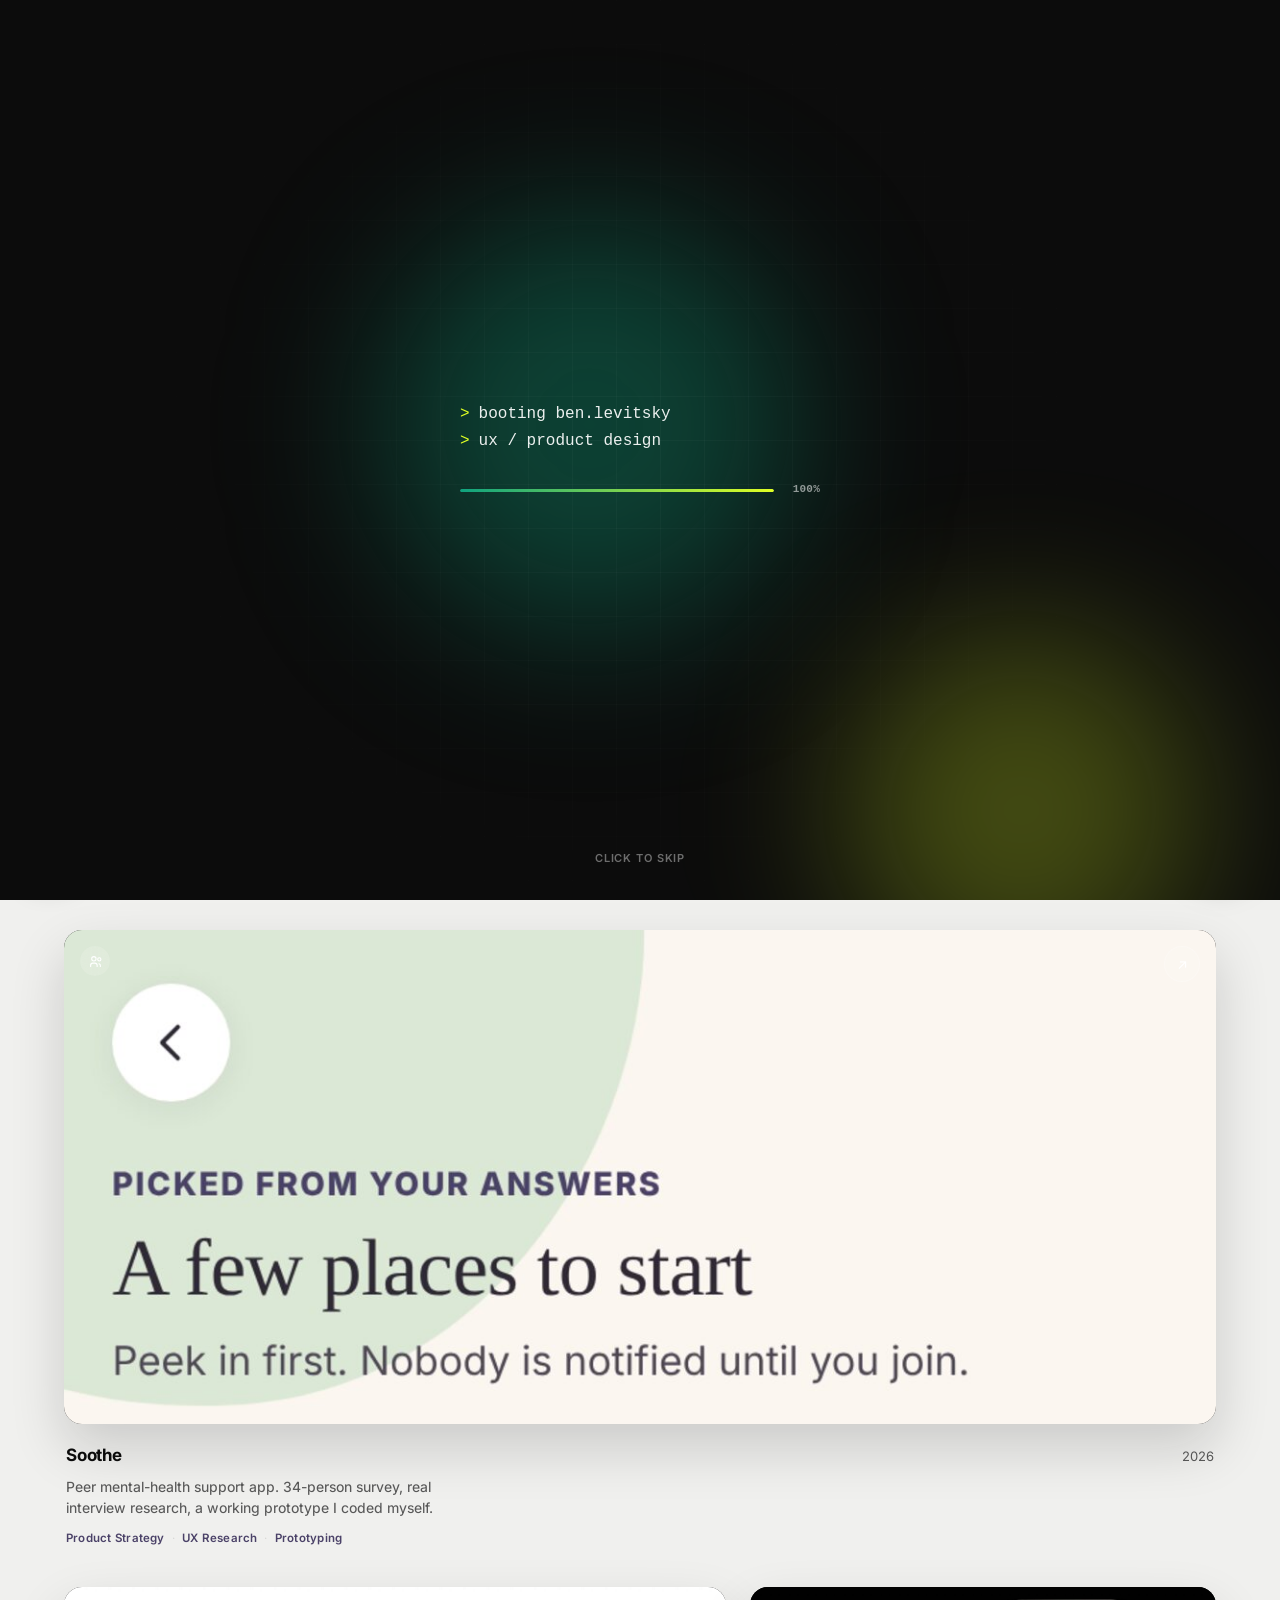
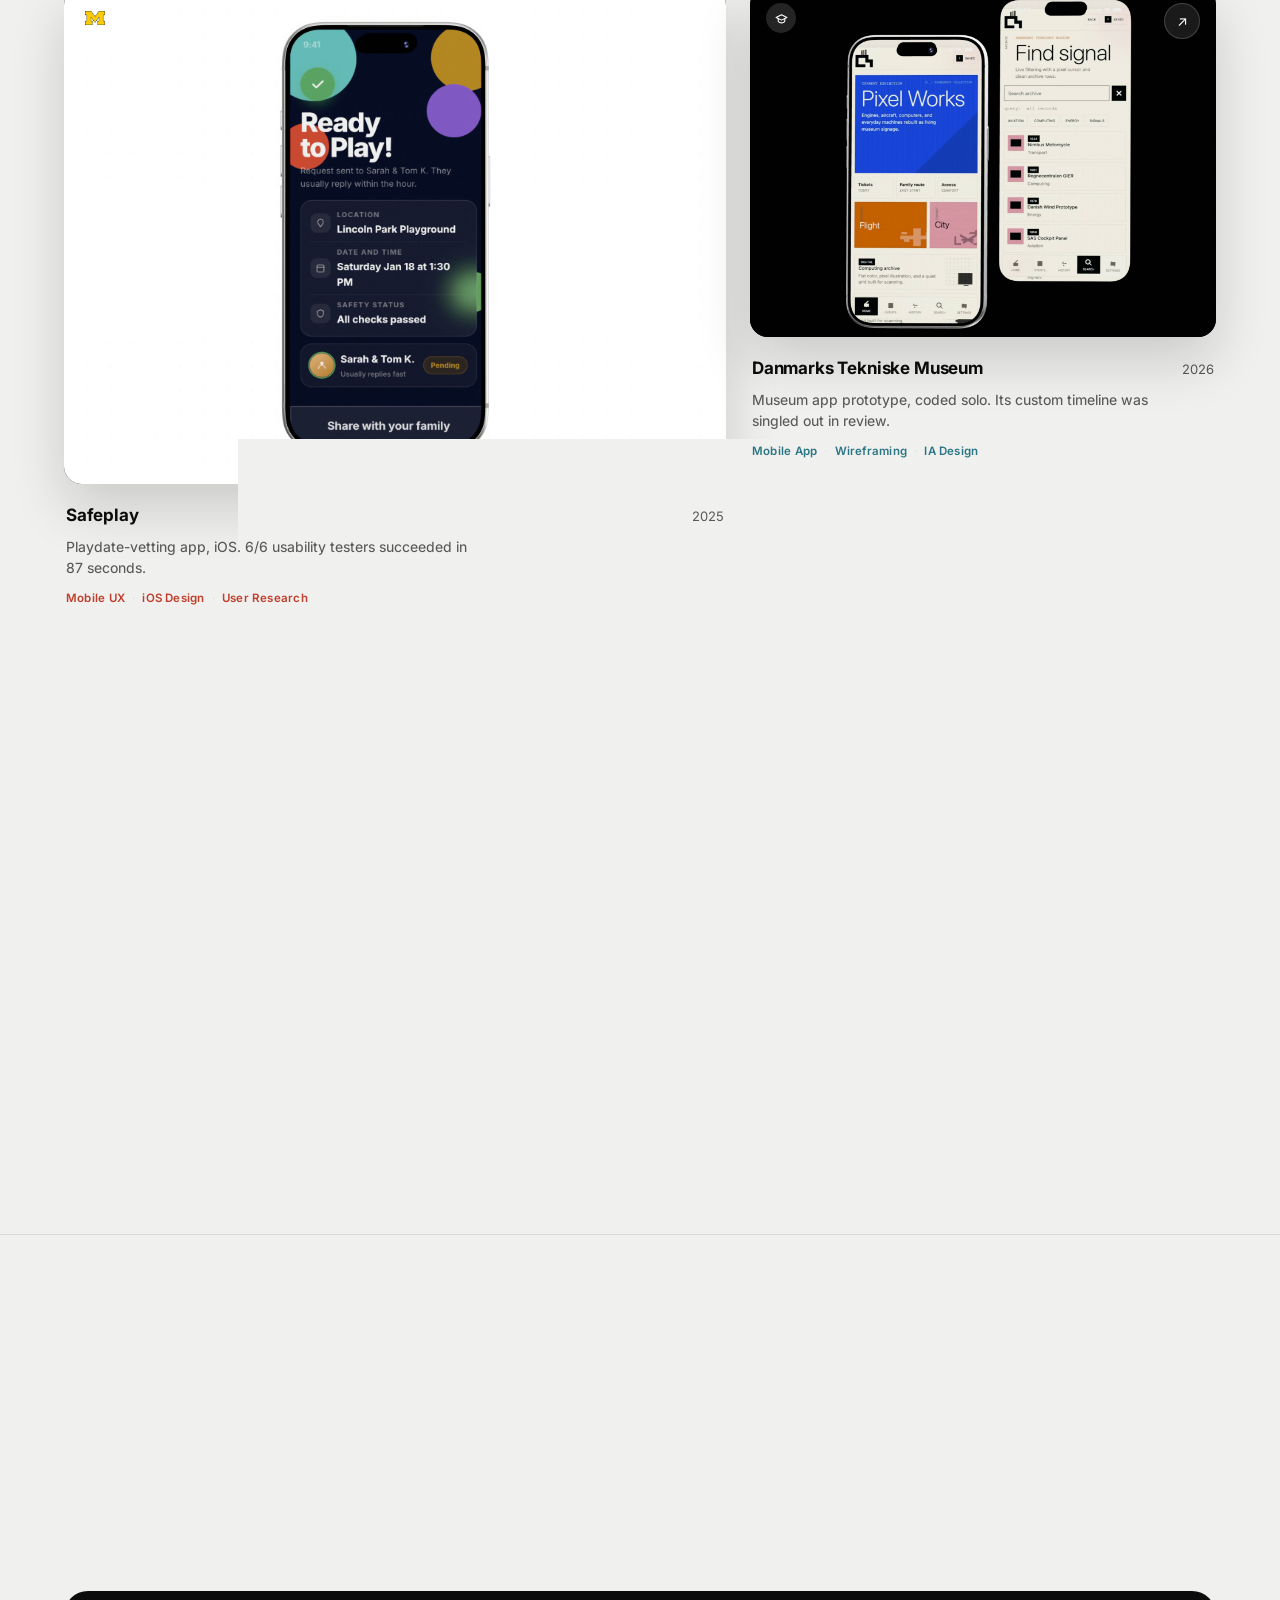
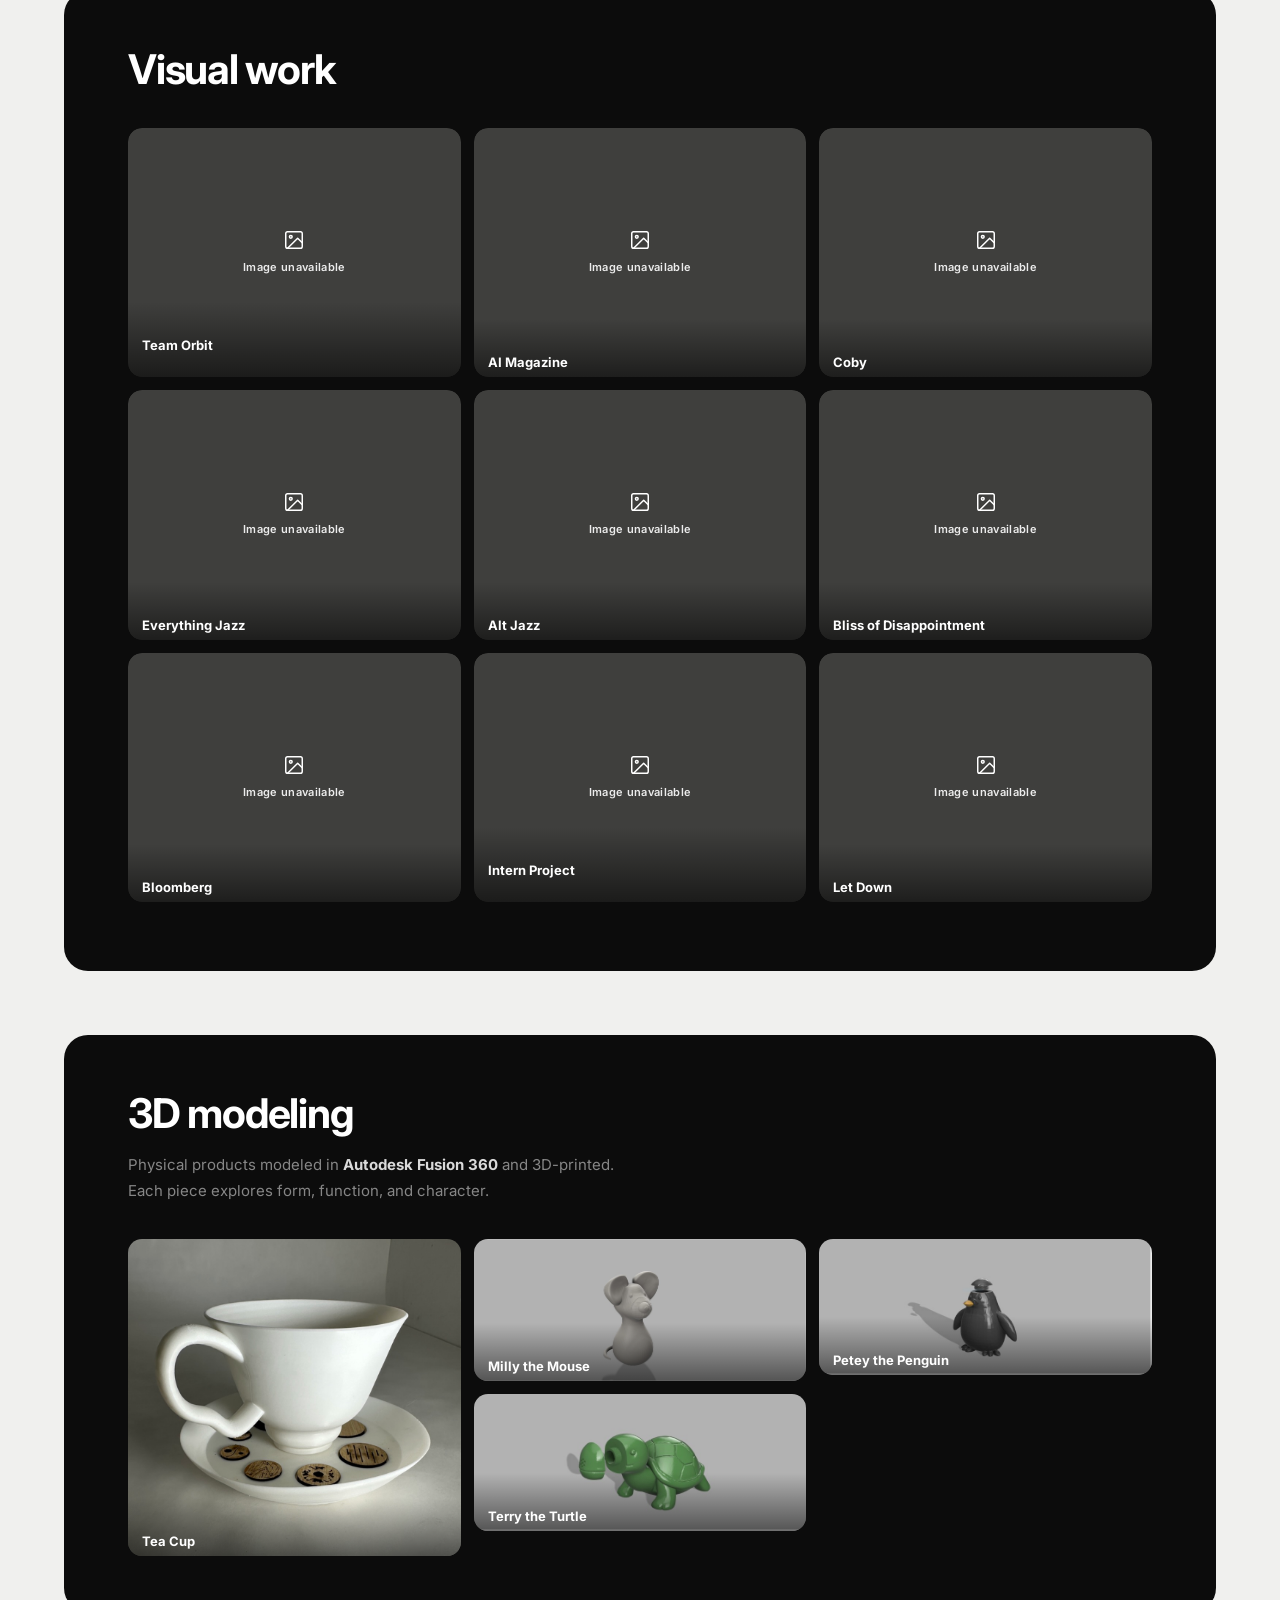
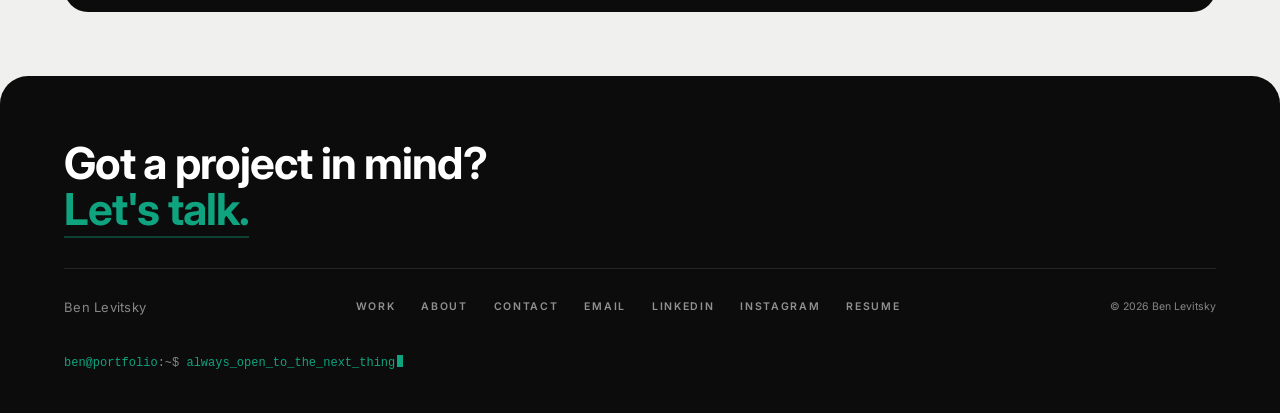
==== index.html @ 6779b5b9 "Bump cache version again for the hero-image fix Also bump the data/*.json fetch version (v=1 -> v=2)" ====
<!DOCTYPE html>
<html lang="en">
<head>
<meta charset="UTF-8">
<meta name="viewport" content="width=device-width, initial-scale=1.0, viewport-fit=cover">
<meta name="apple-mobile-web-app-capable" content="yes">
<meta name="apple-mobile-web-app-status-bar-style" content="black-translucent">
<meta name="theme-color" content="#F3F3F1">
<title>Ben Levitsky — UX Designer</title>
<meta name="description" content="UX/product design student at the University of Michigan. Research, prototyping, and design systems — from an internship rebuild for a national contractor to coded prototypes.">
<link rel="preconnect" href="https://fonts.googleapis.com">
<link rel="preconnect" href="https://fonts.gstatic.com" crossorigin>
<link href="https://fonts.googleapis.com/css2?family=Inter:wght@400;500;600;700;800&family=Montserrat:wght@400;700;800&family=Source+Serif+4:ital,wght@0,400;0,600;1,400&display=swap" rel="stylesheet">
<link rel="stylesheet" href="css/site.css?v=20261119b">
</head>
<body>

<!-- ──────── ENTRANCE ──────── -->
<div id="introOverlay" role="button" tabindex="0" aria-label="Skip intro animation">
  <div class="intro-glow intro-glow-a" aria-hidden="true"></div>
  <div class="intro-glow intro-glow-b" aria-hidden="true"></div>
  <div class="intro-grid" aria-hidden="true"></div>

  <div class="intro-center">
    <div class="intro-term" aria-hidden="true">
      <div class="intro-term-row">
        <span class="intro-caret">&gt;</span>
        <span class="intro-term-text it-1">booting ben.levitsky</span>
      </div>
      <div class="intro-term-row">
        <span class="intro-caret">&gt;</span>
        <span class="intro-term-text it-2">ux / product design</span><span class="intro-cursor-blink"></span>
      </div>
      <div class="intro-progress">
        <div class="intro-progress-track"><div class="intro-progress-fill"></div></div>
        <span class="intro-progress-pct">0%</span>
      </div>
    </div>
  </div>

  <div class="intro-edge" aria-hidden="true"></div>
  <span class="intro-skip">Click to skip</span>
</div>
<script>
  // Runs synchronously, immediately after the element exists in the DOM,
  // so a repeat visit within the same session never flashes the overlay
  // before the deferred script at the bottom of the page can react.
  if (sessionStorage.getItem('introSeen')) {
    document.getElementById('introOverlay').style.display = 'none';
  } else {
    sessionStorage.setItem('introSeen', '1');
    // Hero content stays hidden until the intro hands off to it —
    // see the reveal transition wired up at the bottom of the page.
    document.documentElement.classList.add('intro-pending');
  }
</script>

<div id="read-progress"></div>

<!-- ──────── NAV ──────── -->
<nav class="nav" id="nav">
  <a class="nav-logo" href="index.html" aria-label="Ben Levitsky — home">
    <svg class="nav-logo-mark" width="38" height="38" viewBox="0 0 32 32" aria-hidden="true">
      <text x="2" y="21">bl</text>
      <rect class="nav-logo-cursor" x="18" y="9" width="5" height="14"/>
    </svg>
  </a>
  <ul class="nav-mid">
    <li><a href="index.html">Work</a></li>
    <li><a href="about.html">About</a></li>
    <li><a href="contact.html">Contact</a></li>
  </ul>
  <div class="nav-right">
    <a href="world/index.html" class="nav-game">
      <svg width="13" height="13" viewBox="0 0 24 24" fill="none" stroke="currentColor" stroke-width="2.2" stroke-linecap="round" stroke-linejoin="round"><rect x="2" y="7" width="20" height="10" rx="5"/><path d="M7 10v4M5 12h4"/><circle cx="16" cy="10.5" r="1"/><circle cx="18.5" cy="13" r="1"/></svg>
      Game Mode
    </a>
  </div>
  <div class="burger" id="burger"><span></span><span></span><span></span></div>
</nav>

<!-- Mobile menu -->
<div class="mob" id="mob">
  <a href="index.html">Work</a>
  <a href="about.html">About</a>
  <a href="contact.html">Contact</a>
  <a href="world/index.html" class="mob-game">
    <svg width="14" height="14" viewBox="0 0 24 24" fill="none" stroke="currentColor" stroke-width="2.2" stroke-linecap="round" stroke-linejoin="round"><rect x="2" y="7" width="20" height="10" rx="5"/><path d="M7 10v4M5 12h4"/><circle cx="16" cy="10.5" r="1"/><circle cx="18.5" cy="13" r="1"/></svg>
    Game Mode
  </a>
  <div class="mob-foot">
    <a href="https://www.linkedin.com/in/benjamin-levitsky-3704362a4/" target="_blank" style="color:var(--coral)">LinkedIn</a>
    &nbsp;·&nbsp;
    <a href="https://www.instagram.com/ben.levitsky/" target="_blank" style="color:var(--coral)">Instagram</a>
    &nbsp;·&nbsp;
    <a href="images/Ben-Levitsky-Resume.pdf" target="_blank" style="color:var(--coral)">Resume</a>
  </div>
</div>

<!-- ──────── HERO ──────── -->
<section class="hero hero-min" id="home">
  <div class="hm-name">Hey, I'm <strong>Ben</strong>. Product designer out of Evanston, Illinois.</div>
  <p class="hm-tag">UX generalist, systems nerd, drummer in the corner of this page, and full-time dog dad to Frankie &amp; Coby.</p>
  <p class="hm-cred">I study Design at the <strong>University of Michigan</strong>. Interned at <strong>PREMIER Design + Build Group</strong> and <strong>Ogilvy</strong>. Studied UX in <strong>Copenhagen</strong>. <span class="hm-dot" title="Open to work"></span></p>
</section>

<!-- ──────── WORK ──────── -->
<section class="section" id="work">
  <div class="wrap">
    <div class="proj-grid">

      <!-- 0 — Premier (flagship) -->
      <div class="pc pc-premier-card" onclick="openProj('premier')" onmouseenter="const v=this.querySelector('.pc-video');if(v){v.currentTime=0;v.play().catch(()=>{})}" onmouseleave="const v=this.querySelector('.pc-video');if(v){v.pause()}" role="button" tabindex="0" aria-label="View PREMIER Design + Build Group case study" style="cursor:pointer;--card-accent:#174D7B">
        <div class="pc-frame">
          <img class="pc-img" src="images/premier-video-poster.png" alt="PREMIER Design + Build Group">
          <video class="pc-video" src="images/premier-hover.mp4?v=20260914a" muted playsinline preload="none"></video>
          <div class="pc-arrow">↗</div>
          <span class="pc-prov-dot pc-prov-logo" title="Internship — PREMIER Design + Build Group" aria-label="Internship — PREMIER Design + Build Group"><img src="images/logo-premier.png" alt="PREMIER Design + Build Group"></span>
        </div>
        <div class="pc-meta">
          <div class="pc-meta-top"><span class="pc-title">PREMIER Design + Build Group</span><span class="pc-year">2026</span></div>
          <p class="pc-mini-desc">Full site redesign &amp; rebrand, live in production.</p>
          <div class="pc-tags"><span>Web Design</span><span>Wix Studio / Velo</span><span>CMS</span></div>
        </div>
      </div>

      <!-- 0.5 — Soothe -->
      <div class="pc pc-soothe rv" style="--card-accent:#4B4268" onclick="openProj('soothe')" role="button" tabindex="0" aria-label="View Soothe case study">
        <div class="pc-frame">
          <img class="pc-img" src="images/soothe-video-poster.jpg" alt="Soothe — peer mental health support app">
          <div class="pc-arrow">↗</div>
          <span class="pc-prov-dot pc-prov-school" title="Team Project — Business + Tech Innovation Jam" aria-label="Team Project — Business + Tech Innovation Jam"><svg width="13" height="13" viewBox="0 0 24 24" fill="none" stroke="currentColor" stroke-width="2" stroke-linecap="round" stroke-linejoin="round"><circle cx="9" cy="7" r="4"/><path d="M3 21v-2a4 4 0 0 1 4-4h4a4 4 0 0 1 4 4v2"/><circle cx="19" cy="8" r="3"/><path d="M21 21v-1.5a3.5 3.5 0 0 0-2.5-3.36"/></svg></span>
        </div>
        <div class="pc-meta">
          <div class="pc-meta-top"><span class="pc-title">Soothe</span><span class="pc-year">2026</span></div>
          <p class="pc-mini-desc">Peer mental-health support app. 34-person survey, real interview research, a working prototype I coded myself.</p>
          <div class="pc-tags"><span>Product Strategy</span><span>UX Research</span><span>Prototyping</span></div>
        </div>
      </div>

      <!-- 1 — Safeplay -->
      <div class="pc pc-1 rv" style="transition-delay:.10s;--card-accent:#C13D2C" onclick="openProj('safeplay')" onmouseenter="const v=this.querySelector('.pc-video');if(v){v.currentTime=0;v.play().catch(()=>{})}" onmouseleave="const v=this.querySelector('.pc-video');if(v){v.pause()}" role="button" tabindex="0" aria-label="View Safeplay case study">
        <div class="pc-frame">
          <img class="pc-img" src="images/safeplay-video-poster.png" alt="Safeplay App">
          <video class="pc-video" src="images/safeplay-hover.mp4?v=20260914a" muted playsinline preload="none"></video>
          <div class="pc-arrow">↗</div>
          <span class="pc-prov-dot pc-prov-logo" title="School Project — Michigan" aria-label="School Project — Michigan"><img src="images/logo-umich.png" alt="University of Michigan"></span>
        </div>
        <div class="pc-meta">
          <div class="pc-meta-top"><span class="pc-title">Safeplay</span><span class="pc-year">2025</span></div>
          <p class="pc-mini-desc">Playdate-vetting app, iOS. 6/6 usability testers succeeded in 87 seconds.</p>
          <div class="pc-tags"><span>Mobile UX</span><span>iOS Design</span><span>User Research</span></div>
        </div>
      </div>

      <!-- 2 — Danmark -->
      <div class="pc pc-2 rv" style="transition-delay:.16s;--card-accent:#2B7684" onclick="openProj('denmark')" onmouseenter="const v=this.querySelector('.pc-video');if(v){v.currentTime=0;v.play().catch(()=>{})}" onmouseleave="const v=this.querySelector('.pc-video');if(v){v.pause()}" role="button" tabindex="0" aria-label="View Danmark Museum case study">
        <div class="pc-frame">
          <img class="pc-img" src="images/denmark-video-poster.png" alt="Danmark Museum">
          <video class="pc-video" src="images/denmark-hover.mp4?v=20260914a" muted playsinline preload="none"></video>
          <div class="pc-arrow">↗</div>
          <span class="pc-prov-dot pc-prov-school" title="School Project — Copenhagen study abroad" aria-label="School Project — Copenhagen study abroad"><svg width="13" height="13" viewBox="0 0 24 24" fill="none" stroke="currentColor" stroke-width="2" stroke-linecap="round" stroke-linejoin="round"><path d="M22 10 12 5 2 10l10 5 10-5Z"/><path d="M6 12v5c0 1 3 3 6 3s6-2 6-3v-5"/></svg></span>
        </div>
        <div class="pc-meta">
          <div class="pc-meta-top"><span class="pc-title">Danmarks Tekniske Museum</span><span class="pc-year">2026</span></div>
          <p class="pc-mini-desc">Museum app prototype, coded solo. Its custom timeline was singled out in review.</p>
          <div class="pc-tags"><span>Mobile App</span><span>Wireframing</span><span>IA Design</span></div>
        </div>
      </div>

      <!-- 3 — YouTube Watch -->
      <div class="pc pc-3 rv" style="transition-delay:.22s;--card-accent:#CC1F1F" onclick="openProj('youtube')" role="button" tabindex="0" aria-label="View YouTube Watch UI case study">
        <div class="pc-frame">
          <img class="pc-img" src="images/youtube.png" alt="YouTube Watch UI">
          <div class="pc-arrow">↗</div>
          <span class="pc-prov-dot pc-prov-logo" title="School Project — Michigan" aria-label="School Project — Michigan"><img src="images/logo-umich.png" alt="University of Michigan"></span>
        </div>
        <div class="pc-meta">
          <div class="pc-meta-top"><span class="pc-title">YouTube Watch</span><span class="pc-year">2025</span></div>
          <p class="pc-mini-desc">watchOS concept, redesigned around the Digital Crown instead of touch.</p>
          <div class="pc-tags"><span>Wearable UX</span><span>Watch Design</span><span>Micro-Interactions</span></div>
        </div>
      </div>

      <!-- 4 — The Gallery -->
      <div class="pc pc-4 rv" style="transition-delay:.28s;--card-accent:#4A5FBF;cursor:pointer" onclick="openProj('chordpeek')" onmouseenter="const v=this.querySelector('.pc-video');if(v){v.currentTime=0;v.play().catch(()=>{})}" onmouseleave="const v=this.querySelector('.pc-video');if(v){v.pause()}" role="button" tabindex="0" aria-label="Walk through a 3D gallery of songs">
        <div class="pc-frame">
          <img class="pc-img" src="images/chordpeek-video-poster.png?v=20261008a" alt="A walkable 3D gallery of songs, each one its own theater room">
          <video class="pc-video" src="images/chordpeek-hover.mp4?v=20261008a" muted playsinline preload="none"></video>
          <div class="pc-arrow">↗</div>
          <span class="pc-prov-dot pc-prov-vibe" title="Vibe-Coded — Personal Project" aria-label="Vibe-Coded — Personal Project"><svg width="13" height="13" viewBox="0 0 24 24" fill="none" stroke="currentColor" stroke-width="2" stroke-linecap="round" stroke-linejoin="round"><path d="M13 2 3 14h7l-1 8 10-12h-7l1-8Z"/></svg></span>
        </div>
        <div class="pc-meta">
          <div class="pc-meta-top"><span class="pc-title">The Gallery</span><span class="pc-year">2026</span></div>
          <p class="pc-mini-desc">A walkable 3D room of 19 songs. Step into any one and it becomes its own theater.</p>
          <div class="pc-tags"><span>Three.js</span><span>WebGL</span><span>Personal Project</span></div>
        </div>
      </div>

    </div>
  </div>
</section>

<!-- ──────── PERSONALITY LINE ──────── -->
<section class="section" style="padding-top:0">
  <div class="wrap">
    <p class="pl-line rv">You'd find me coding with Frankie and Coby asleep under the desk, drumming badly between classes, scrubbing a CMS field map at 1am before a client call, or walking around Evanston with headphones in and a half-finished idea in my head.</p>
  </div>
</section>


<!-- ──────── GRAPHIC DESIGN ──────── -->
<div class="gd rv" id="graphic">
  <h2 class="sec-h" style="color:var(--white);margin-bottom:36px">Visual work</h2>

  <div class="masonry">
    <div class="m-item" onclick="openImg(this)" data-desc="Brand identity for a sports partnership campaign with Ogilvy."><img src="https://images.squarespace-cdn.com/content/v1/6890fe5fcdfa763cd6af76bc/323bd96e-af8c-473f-b224-9f53a5f0bc45/Screenshot+2025-08-13+at+2.28.23%E2%80%AFPM.png" alt="Team Orbit" loading="lazy"><div class="m-hover"><span class="m-lbl-title">Team Orbit</span><span class="m-lbl-desc">Brand identity for a sports partnership campaign with Ogilvy.</span><span class="m-btn">View</span></div></div>
    <div class="m-item" onclick="openImg(this)" data-desc="Festival poster — Copenhagen Jazz Festival concept."><img src="https://images.squarespace-cdn.com/content/v1/6890fe5fcdfa763cd6af76bc/e5d613cb-2269-4838-a835-999bd8675f28/Everything+jazz-04.png" alt="Everything Jazz" loading="lazy"><div class="m-hover"><span class="m-lbl-title">Everything Jazz</span><span class="m-lbl-desc">Festival poster — Copenhagen Jazz Festival concept.</span><span class="m-btn">View</span></div></div>
    <div class="m-item" onclick="openImg(this)" data-desc="Editorial layout exploration for Bloomberg."><img src="https://images.squarespace-cdn.com/content/v1/6890fe5fcdfa763cd6af76bc/2d01a59e-5f24-4f3b-b076-ecbd6383451b/Screenshot+2025-08-13+at+2.10.39%E2%80%AFPM.png" alt="Bloomberg" loading="lazy"><div class="m-hover"><span class="m-lbl-title">Bloomberg</span><span class="m-lbl-desc">Editorial layout exploration for Bloomberg.</span><span class="m-btn">View</span></div></div>
    <div class="m-item" onclick="openImg(this)" data-desc="Magazine cover concept exploring AI and design."><img src="https://images.squarespace-cdn.com/content/v1/6890fe5fcdfa763cd6af76bc/10d9e578-2d50-4817-a814-37a96c0b3cc4/AI+Magazine.png" alt="AI Magazine" loading="lazy"><div class="m-hover"><span class="m-lbl-title">AI Magazine</span><span class="m-lbl-desc">Magazine cover concept exploring AI and design.</span><span class="m-btn">View</span></div></div>
    <div class="m-item" onclick="openImg(this)" data-desc="Alternative poster variant for the Jazz Festival series."><img src="https://images.squarespace-cdn.com/content/v1/6890fe5fcdfa763cd6af76bc/b1a307a5-e99c-4eec-8491-e4fef4bcbdf7/Alt+jazz+poster.png" alt="Alt Jazz" loading="lazy"><div class="m-hover"><span class="m-lbl-title">Alt Jazz</span><span class="m-lbl-desc">Alternative poster variant for the Jazz Festival series.</span><span class="m-btn">View</span></div></div>
    <div class="m-item" onclick="openImg(this)" data-desc="Designed during my internship at PREMIER Design + Build Group."><img src="https://images.squarespace-cdn.com/content/v1/6890fe5fcdfa763cd6af76bc/e1f80c21-e907-45b2-ae62-94547f85106b/Sequence+911829.jpg" alt="Intern Project" loading="lazy"><div class="m-hover"><span class="m-lbl-title">Intern Project</span><span class="m-lbl-desc">Designed during my internship at PREMIER Design + Build Group.</span><span class="m-btn">View</span></div></div>
    <div class="m-item" onclick="openImg(this)" data-desc="Poster for a personal music project."><img src="https://images.squarespace-cdn.com/content/v1/6890fe5fcdfa763cd6af76bc/1e98272c-084c-4dc9-8a87-e26ab9b9a86d/Coby+poster.png" alt="Coby Poster" loading="lazy"><div class="m-hover"><span class="m-lbl-title">Coby</span><span class="m-lbl-desc">Poster for a personal music project.</span><span class="m-btn">View</span></div></div>
    <div class="m-item" onclick="openImg(this)" data-desc="Album art concept — typography-driven."><img src="https://images.squarespace-cdn.com/content/v1/6890fe5fcdfa763cd6af76bc/b4119328-4a03-4942-a572-a19802675144/Screenshot+2025-04-01+at+9.20.49+AM.png" alt="Bliss of Disappointment" loading="lazy"><div class="m-hover"><span class="m-lbl-title">Bliss of Disappointment</span><span class="m-lbl-desc">Album art concept — typography-driven.</span><span class="m-btn">View</span></div></div>
    <div class="m-item" onclick="openImg(this)" data-desc="Album art exploration — mood and contrast."><img src="https://images.squarespace-cdn.com/content/v1/6890fe5fcdfa763cd6af76bc/ef7d5bcb-62c1-4651-ae11-babbecf9887f/Screenshot+2025-01-06+at+2.29.48+PM.png" alt="Let Down" loading="lazy"><div class="m-hover"><span class="m-lbl-title">Let Down</span><span class="m-lbl-desc">Album art exploration — mood and contrast.</span><span class="m-btn">View</span></div></div>
  </div>

</div>

<!-- ──────── 3D / PRODUCT ──────── -->
<div class="gd rv" id="product">
  <h2 class="sec-h" style="color:var(--white);margin-bottom:16px">3D modeling</h2>
  <p style="font-size:15px;line-height:1.7;color:rgba(255,255,255,.5);max-width:520px;margin-bottom:36px">
    Physical products modeled in <strong style="color:rgba(255,255,255,.85)">Autodesk Fusion 360</strong> and 3D-printed. Each piece explores form, function, and character.
  </p>

  <div class="masonry">
    <div class="m-item" onclick="openImg(this)" data-desc="A ceramic-inspired tea cup, modeled and 3D-printed."><img src="images/teacup.jpg" alt="Tea Cup" loading="lazy"><div class="m-hover"><span class="m-lbl-title">Tea Cup</span><span class="m-lbl-desc">A ceramic-inspired tea cup, modeled and 3D-printed.</span><span class="m-btn">View</span></div></div>
    <div class="m-item" onclick="openImg(this)" data-desc="Milly the Mouse — part of the MistMates collection."><img src="images/critter-mouse.jpg" alt="Milly the Mouse" loading="lazy"><div class="m-hover"><span class="m-lbl-title">Milly the Mouse</span><span class="m-lbl-desc">Part of the MistMates collection.</span><span class="m-btn">View</span></div></div>
    <div class="m-item" onclick="openImg(this)" data-desc="Terry the Turtle — part of the MistMates collection."><img src="images/critter-turtle.jpg" alt="Terry the Turtle" loading="lazy"><div class="m-hover"><span class="m-lbl-title">Terry the Turtle</span><span class="m-lbl-desc">Part of the MistMates collection.</span><span class="m-btn">View</span></div></div>
    <div class="m-item" onclick="openImg(this)" data-desc="Petey the Penguin — part of the MistMates collection."><img src="images/critter-penguin.jpg" alt="Petey the Penguin" loading="lazy"><div class="m-hover"><span class="m-lbl-title">Petey the Penguin</span><span class="m-lbl-desc">Part of the MistMates collection.</span><span class="m-btn">View</span></div></div>
  </div>

</div>

<!-- ──────── FOOTER ──────── -->
<footer class="footer">
  <div class="f-top">
    <div class="f-headline">Got a project in mind?<br><a href="mailto:bglevitsky@icloud.com">Let's talk.</a></div>
  </div>
  <div class="f-row">
    <span class="f-logo">Ben Levitsky</span>
    <div class="f-links">
      <a href="index.html">Work</a>
      <a href="about.html">About</a>
      <a href="contact.html">Contact</a>
      <a href="mailto:bglevitsky@icloud.com">Email</a>
      <a href="https://www.linkedin.com/in/benjamin-levitsky-3704362a4/" target="_blank" rel="noopener">LinkedIn</a>
      <a href="https://www.instagram.com/ben.levitsky/" target="_blank" rel="noopener">Instagram</a>
      <a href="images/Ben-Levitsky-Resume.pdf" target="_blank" rel="noopener">Resume</a>
    </div>
    <span class="f-copy">© 2026 Ben Levitsky</span>
  </div>
  <div class="f-term">ben@portfolio<span class="f-term-dim">:~$</span> always_open_to_the_next_thing<span class="f-cursor"></span></div>
</footer>

<!-- ──────── IMAGE / WATCH LIGHTBOXES ──────── -->
<div class="watch-lb" id="watchLb" onclick="closeWatchLb()">
  <button class="img-lb-close" onclick="closeWatchLb()" aria-label="Close">✕</button>
  <img id="watchLbImg" src="" alt="">
  <span class="watch-lb-cap" id="watchLbCap"></span>
</div>

<div class="img-lb" id="imgLb" onclick="closeLb()">
  <button class="img-lb-close" onclick="event.stopPropagation();closeLb()" aria-label="Close">✕</button>
  <img id="imgLbImg" src="" alt="" onclick="event.stopPropagation()">
  <span class="img-lb-cap" id="imgLbCap" onclick="event.stopPropagation()"></span>
</div>

<!-- ──────── CASE STUDY LAYER ──────── -->
<div class="cs-backdrop" id="csBackdrop" onclick="closeCS()"></div>
<div class="cs-layer" id="csLayer" role="dialog" aria-modal="true" aria-label="Case study">
  <nav class="cs-nav">
    <a class="cs-nav-logo" href="index.html" aria-label="Ben Levitsky — home" onclick="event.stopPropagation()">
      <svg class="nav-logo-mark" width="34" height="34" viewBox="0 0 32 32" aria-hidden="true">
        <text x="2" y="21">bl</text>
        <rect class="nav-logo-cursor" x="18" y="9" width="5" height="14"/>
      </svg>
    </a>
    <ul class="cs-nav-mid">
      <li><a href="index.html" onclick="event.stopPropagation()">Work</a></li>
      <li><a href="about.html" onclick="event.stopPropagation()">About</a></li>
      <li><a href="contact.html" onclick="event.stopPropagation()">Contact</a></li>
    </ul>
    <button class="cs-corner-btn cs-close-btn" onclick="closeCS()" aria-label="Close case study">
      <svg viewBox="0 0 24 24" fill="none" stroke="currentColor" stroke-width="2" stroke-linecap="round" stroke-linejoin="round"><path d="M18 6L6 18M6 6l12 12"/></svg>
    </button>
  </nav>
  <div id="csInner"></div>
</div>

<script>
// Image paths in PROJ data are bare filenames (e.g. 'premier-mockup.jpg');
// this app lives at /images/, so re-root them once, here, for every page.
window.IMG_BASE = 'images/';
</script>
<script src="js/site.js?v=20261119b"></script>
<script>
// Deep link: index.html?case=premier opens that case study on load.
// Image re-rooting now happens inside site.js itself, right as each
// project's data/*.json loads, so it's safe to just wait on it here.
(async function(){
  await PROJ_READY;
  const id = new URLSearchParams(location.search).get('case');
  if (id && PROJ[id]) openProj(id);
})();
</script>
<script src="js/site-common.js?v=20261119b"></script>
<script>
// Entrance animation — plays once per browser session, skippable.
// (Session gating itself happens synchronously right after the
// overlay markup, above, to avoid a flash on repeat page loads.)
(function(){
  const overlay = document.getElementById('introOverlay');
  if (!overlay || overlay.style.display === 'none') return;

  document.body.style.overflow = 'hidden';
  const reduce = window.matchMedia('(prefers-reduced-motion: reduce)').matches;

  // Ticks the "00% → 100%" readout in lockstep with the CSS progress-bar
  // fill (same duration/delay as .intro-progress-fill below), so the
  // number and the bar always agree.
  if (!reduce) {
    const pctEl = overlay.querySelector('.intro-progress-pct');
    if (pctEl) {
      const DELAY = 1550, DURATION = 1200;
      const t0 = performance.now();
      (function tick(){
        const p = Math.min(1, Math.max(0, (performance.now() - t0 - DELAY) / DURATION));
        pctEl.textContent = Math.round(p * 100) + '%';
        if (p < 1 && overlay.isConnected) requestAnimationFrame(tick);
      })();
    }
  }

  function finish(){
    if (!overlay.isConnected) return;
    document.body.style.overflow = '';
    overlay.setAttribute('aria-hidden', 'true');
    document.documentElement.classList.remove('intro-pending');

    if (reduce) {
      overlay.remove();
      return;
    }

    // A curtain-rise: the whole overlay lifts away on its own dark
    // field, a bright coral→lime edge riding the trailing boundary,
    // while the hero content quietly comes into focus underneath —
    // the handoff feels considered, not loud.
    overlay.classList.add('leaving');
    const hero = document.querySelector('.hero');
    if (hero) hero.classList.add('hero-pop');
    setTimeout(() => overlay.remove(), 650);
  }

  overlay.addEventListener('click', finish);
  overlay.addEventListener('keydown', e => {
    if (e.key === 'Enter' || e.key === ' ' || e.key === 'Escape') finish();
  });

  setTimeout(finish, reduce ? 0 : 3100);
})();
</script>

</body>
</html>
---- css/site.css ----
/* ═══════════════════════════════════════
   TOKENS
═══════════════════════════════════════ */
*,*::before,*::after{box-sizing:border-box;margin:0;padding:0}
html{scroll-behavior:smooth;-webkit-text-size-adjust:100%}

:root{
  --coral:#0FA37F;
  --lime:#DFFF24;
  --mint:#FF5A36;
  --bg:#F0F0EE;
  --ink:#0C0C0C;
  --ink60:#595959; /* darkened from #6B6B6B — was 4.67:1 on --bg, now 6.1:1 */
  --ink10:rgba(12,12,12,.10);
  --ink06:rgba(12,12,12,.06);
  --white:#FFFFFF;
  --coral-text:#0A6E57; /* accessible small-text shade of --coral, 6.2:1 on white */

  --f-head:'Inter',system-ui,sans-serif;
  --f-body:'Inter',system-ui,sans-serif;
  --f-serif:'Source Serif 4',Georgia,serif;

  --nav-h:64px;
  --ease:cubic-bezier(.16,1,.3,1);
  --spring:cubic-bezier(.175,.885,.32,1.275);
  --r:24px;
}

body{
  background:
    radial-gradient(ellipse 480px 340px at 100% 0%, rgba(15,163,127,.5), transparent 62%),
    var(--bg);
  color:var(--ink);
  font-family:var(--f-body);
  font-size:16px;
  line-height:1.6;
  overflow-x:clip;
  -webkit-font-smoothing:antialiased;
  -moz-osx-font-smoothing:grayscale;
}
img{display:block;max-width:100%}
a{color:inherit;text-decoration:none}
button{border:none;background:none;cursor:pointer;font-family:inherit}
::selection{background:var(--ink10);color:var(--ink)}
::-webkit-scrollbar{width:3px}
::-webkit-scrollbar-thumb{background:var(--coral);border-radius:99px}


/* ═══════════════════════════════════════
   NAV
═══════════════════════════════════════ */
.nav{
  position:fixed;top:0;left:0;right:0;
  height:var(--nav-h);
  z-index:200;
  display:grid;grid-template-columns:1fr auto 1fr;align-items:center;
  padding:0 5%;
  background:rgba(243,243,241,.94);
  backdrop-filter:blur(20px);
  -webkit-backdrop-filter:blur(20px);
  transition:box-shadow .25s;
}
.nav-logo{justify-self:start}
.nav-mid{justify-self:center}
.nav-right{justify-self:end}
.nav.stuck{
  box-shadow:0 1px 0 var(--ink10);
}

.nav-logo{
  display:flex;align-items:center;
}
.nav-logo-mark{transition:transform .2s var(--ease)}
.nav-logo-mark text{fill:var(--coral-text);font-family:'SF Mono',ui-monospace,'Courier New',monospace;font-weight:700;font-size:13px}
.nav-logo-mark rect.nav-logo-cursor{fill:var(--coral-text);animation:navCursorBlink 1.1s step-end infinite}
.nav-logo:hover .nav-logo-mark{transform:scale(1.08)}
@keyframes navCursorBlink{
  0%,49%{opacity:1}
  50%,100%{opacity:0}
}
@media(prefers-reduced-motion: reduce){
  .nav-logo-mark rect.nav-logo-cursor{animation:none;opacity:1}
}

.nav-mid{display:flex;gap:28px;list-style:none}
.nav-mid a{
  font-size:13px;font-weight:500;
  letter-spacing:.01em;
  color:var(--ink);
  opacity:.65;transition:opacity .18s;
}
.nav-mid a:hover{opacity:1}

.nav-right{display:flex;align-items:center;gap:24px}
.nav-right a{
  font-size:13px;font-weight:500;
  letter-spacing:.01em;
  color:var(--ink);
  opacity:.65;transition:opacity .18s;
}
.nav-right a:hover{opacity:1}
.nav-game{
  display:inline-flex!important;align-items:center;gap:6px;
  height:32px;padding:0 14px 0 12px;border-radius:99px;
  background:var(--coral-text);color:#fff!important;
  font-size:12.5px!important;font-weight:700!important;
  opacity:1!important;transition:background .18s,transform .18s;
}
.nav-game:hover{background:var(--ink);transform:translateY(-1px)}
.nav-game svg{flex-shrink:0}

/* Hamburger */
.burger{
  display:none;
  flex-direction:column;gap:5px;
  padding:6px;-webkit-tap-highlight-color:transparent;
}
.burger span{
  display:block;width:22px;height:1.5px;
  background:var(--ink);border-radius:2px;
  transition:transform .3s var(--ease),opacity .25s;
}
.burger.open span:nth-child(1){transform:translateY(6.5px) rotate(45deg)}
.burger.open span:nth-child(2){opacity:0}
.burger.open span:nth-child(3){transform:translateY(-6.5px) rotate(-45deg)}

/* Mobile overlay menu */
.mob{
  display:none;position:fixed;inset:0;
  background:var(--bg);z-index:190;
  flex-direction:column;align-items:center;justify-content:center;
  gap:16px;opacity:0;transition:opacity .3s;
}
.mob.open{opacity:1}
.mob a{
  font-family:var(--f-head);
  font-size:clamp(22px,6vw,36px);
  font-weight:600;
  letter-spacing:-.02em;
  color:var(--ink);transition:color .18s;
}
.mob-game{
  display:inline-flex!important;align-items:center;gap:9px;
  font-size:16px!important;font-weight:700!important;
  color:#fff!important;background:var(--coral-text);
  padding:9px 18px;border-radius:99px;margin-top:4px;
  width:fit-content;
}
.mob a:hover{color:var(--coral-text)}
.mob-foot{
  position:absolute;bottom:36px;
  font-size:13px;color:var(--ink60);
  text-align:center;line-height:1.9;
}


/* ═══════════════════════════════════════
   HERO
═══════════════════════════════════════ */
.hero{
  position:relative;
  min-height:100svh;
  display:flex;flex-direction:column;
  align-items:center;justify-content:center;
  padding:var(--nav-h) 0 80px;
  overflow:hidden;
}

/* ── Minimal hero — restrained, left-aligned, human-scale.
   Replaces the old giant centered wordmark treatment. Uses a
   compound selector (not just .hero-min alone) so it reliably
   wins over .hero's own min-height regardless of source order. ── */
.hero.hero-min{
  min-height:auto;
  align-items:flex-start;justify-content:flex-start;
  padding:calc(var(--nav-h) + 56px) 5% 24px;
  overflow:visible;
}
.hm-name{
  font-family:var(--f-serif);font-weight:400;font-style:italic;
  font-size:clamp(30px,4.2vw,50px);letter-spacing:-.01em;line-height:1.15;
  color:var(--ink);
}
.hm-name strong{font-weight:600;font-style:normal;color:var(--coral-text)}
.hm-tag{
  margin-top:16px;
  font-size:clamp(16px,1.8vw,20px);font-weight:500;
  color:var(--ink60);letter-spacing:-.01em;
}
.hm-cred{
  margin-top:8px;max-width:56ch;
  font-size:clamp(14px,1.4vw,16px);line-height:1.6;
  color:var(--ink60);
}
.hm-cred strong{color:var(--ink);font-weight:600}
.hm-dot{
  display:inline-block;width:7px;height:7px;border-radius:50%;
  background:var(--coral);margin-left:4px;vertical-align:middle;
}
@media(max-width:600px){
  .hero.hero-min{padding:calc(var(--nav-h) + 28px) 5% 20px}
}

.wm{
  position:absolute;inset:0;
  display:flex;justify-content:space-between;
  padding:0 8px;pointer-events:none;
  overflow:hidden;user-select:none;z-index:0;
}
.wm-col{
  writing-mode:vertical-rl;
  font-family:var(--f-head);
  font-size:13.5vh;
  text-transform:uppercase;
  -webkit-text-stroke:1px rgba(12,12,12,.04);
  color:transparent;white-space:nowrap;line-height:1;
}
.wm-col.r{transform:rotate(180deg)}

/* Headline stack */
.h-stack{
  position:relative;z-index:1;
  display:flex;flex-direction:column;
  align-items:center;text-align:center;width:100%;
}

.h-creative{
  font-family:var(--f-head);
  font-size:clamp(36px,8vw,130px);
  line-height:.9;letter-spacing:-.04em;
  color:var(--ink);
  white-space:nowrap;
  font-weight:800;
  transition:color .4s var(--ease);
}

/* Row 2 */
.h-r2{
  display:flex;align-items:center;
  justify-content:center;
  gap:clamp(12px,2vw,28px);
  margin-top:clamp(3px,.5vw,8px);
}
.h-ux,.h-ui{
  font-family:var(--f-head);
  font-size:clamp(36px,8vw,130px);
  line-height:.9;letter-spacing:-.04em;
  white-space:nowrap;
  font-weight:800;
  transition:color .4s ease;
}
.h-ux{color:var(--coral)}
.h-ui{color:var(--coral)}
.h-sep{
  font-family:var(--f-head);
  font-size:clamp(36px,8vw,130px);
  line-height:.9;letter-spacing:-.04em;
  font-weight:800;
  color:var(--ink);
  opacity:.2;
}

/* ── Toggle (fully functional) ── */
.toggle{
  width:clamp(60px,8vw,104px);
  height:clamp(30px,4vw,52px);
  background:var(--coral);
  border-radius:99px;
  position:relative;
  cursor:pointer;
  flex-shrink:0;
  transition:background .45s var(--spring);
  box-shadow:inset 0 3px 8px rgba(0,0,0,.2);
  -webkit-tap-highlight-color:transparent;
  margin-top:clamp(3px,.4vw,6px);
}
.t-knob{
  position:absolute;
  top:4px;left:4px;
  width:calc(clamp(30px,4vw,52px) - 8px);
  height:calc(clamp(30px,4vw,52px) - 8px);
  background:var(--white);
  border-radius:50%;
  transition:left .45s var(--spring),background .3s;
  box-shadow:0 2px 10px rgba(0,0,0,.18);
  display:flex;align-items:center;justify-content:center;
}
/* State: off = UX mode (coral), on = UI mode (mint) */
.toggle.on{/* color handled by CSS var swap */}
.toggle.on .t-knob{
  left:calc(100% - 4px - (clamp(30px,4vw,52px) - 8px));
}
/* tiny icon inside knob */
.t-knob svg{
  width:38%;opacity:.35;
  transition:opacity .3s;
}

/* Row 3 — DESIGNER with photo collage inside letters */
.h-r3{
  position:relative;
  margin-top:clamp(3px,.5vw,8px);
  display:inline-flex;align-items:flex-end;
}

/* Floating play badge */
.h-badge{display:none;
  position:absolute;
  right:clamp(-16px,-2.5vw,-42px);
  bottom:clamp(-4px,-.4vw,-6px);
  width:clamp(46px,6vw,76px);
  height:clamp(46px,6vw,76px);
  background:var(--coral);
  border-radius:clamp(12px,1.7vw,20px);
  display:flex;align-items:center;justify-content:center;
  transform:rotate(9deg);
  animation:badge 3.8s ease-in-out infinite;
  box-shadow:0 10px 30px rgba(15,163,127,.38);
  flex-shrink:0;
  transition:background .45s var(--spring);
}
.toggle.on ~ .h-r3 .h-badge,
body.ui-mode .h-badge{background:var(--mint)}
.h-badge svg{width:35%;fill:var(--white)}
@keyframes badge{
  0%,100%{transform:rotate(9deg) translateY(0)}
  50%{transform:rotate(9deg) translateY(-9px)}
}

/* Caption below headlines */
.h-cap{
  position:relative;z-index:1;
  margin-top:clamp(20px,3vw,40px);
  padding:0 5%;
  text-align:center;
  font-size:clamp(14px,1.4vw,17px);
  font-weight:500;color:var(--ink60);
  letter-spacing:.05em;text-align:center;
}

.h-status{
  position:relative;z-index:1;
  margin-top:14px;
  text-align:center;
  font-size:13px;font-weight:600;letter-spacing:.03em;
  color:#0a7c60;
  display:flex;align-items:center;justify-content:center;gap:7px;
}

/* Scroll indicator */
.h-scroll{
  position:absolute;bottom:24px;left:50%;
  transform:translateX(-50%);
  z-index:1;display:flex;flex-direction:column;
  align-items:center;gap:7px;opacity:.45;
  background:none;border:none;cursor:pointer;
  transition:opacity .2s;
}
.h-scroll:hover{opacity:.8}
.h-scroll span{
  font-size:9px;font-weight:700;
  letter-spacing:.26em;text-transform:uppercase;
  color:var(--ink);
}
.h-scroll-line{
  width:1px;height:30px;
  background:linear-gradient(to bottom,var(--ink),transparent);
  animation:scrollln 2s ease-in-out infinite;
}
@keyframes scrollln{
  0%{opacity:1;transform:scaleY(1) translateY(0)}
  100%{opacity:0;transform:scaleY(.35) translateY(14px)}
}


/* ═══════════════════════════════════════
   SHARED LAYOUT
═══════════════════════════════════════ */
/* Section transition: thin rule above each section except first */
.section + .section{
  border-top:1px solid var(--ink10);
  margin-top:0;
}
/* Dark sections don't get the line */
.section.dark + .section,
.section + .section.dark{
  border-top:none;
}
.section{padding:40px 0;position:relative}
.wrap{width:100%;padding:0 5%;box-sizing:border-box}

.ey{
  display:flex;align-items:center;gap:11px;
  margin-bottom:14px;
}
.ey-line{
  width:28px;height:2px;
  background:var(--coral);border-radius:2px;flex-shrink:0;
}
.ey-txt{
  font-size:10.5px;font-weight:600;
  letter-spacing:.22em;text-transform:uppercase;
  color:var(--ink60);
}

.sec-h{
  font-family:var(--f-head);
  font-size:clamp(28px,3.2vw,48px);
  font-weight:700;
  letter-spacing:-.03em;line-height:1.1;
  margin-bottom:20px;
}

/* ── Personality line — a single warm, lived-in sentence,
   set in the same serif as the hero greeting. Text only, no
   illustration assets, but carries the same "this is a real
   person" beat as a comic strip would. ── */
.pl-line{
  font-family:var(--f-serif);font-style:italic;font-weight:400;
  font-size:clamp(19px,2.3vw,27px);line-height:1.5;
  color:var(--ink);
  max-width:46ch;
  padding:40px 0 8px;
  border-top:1px solid var(--ink10);
}


/* ═══════════════════════════════════════
   PROJECT CARDS — framed mockup + plain
   metadata below, editorial-portfolio style
   (title/client, tags, year), instead of
   image-with-text-overlay.
═══════════════════════════════════════ */
.proj-grid{
  display:grid;
  grid-template-columns:repeat(12,1fr);
  gap:40px 24px;
}

/* Base card */
.pc{
  position:relative;
  cursor:pointer;
  display:flex;flex-direction:column;
  background:transparent;
  -webkit-tap-highlight-color:transparent;
  transition:transform .35s var(--ease);
}
.pc:hover{transform:translateY(-4px)}
.pc:active{opacity:.96}

/* Grid slots — span stays asymmetric, height now lives on the
   media frame only so the text block below can sit in normal flow */
.pc-premier-card{grid-column:1 / 13}
.pc-premier-card .pc-frame{aspect-ratio:21/8}
.pc-premier-card .pc-img{object-fit:cover;object-position:center center}
.pc-soothe{grid-column:1 / 13}
.pc-soothe .pc-frame{aspect-ratio:21/9}
.pc-soothe .pc-img{object-fit:cover;object-position:center top}
.pc-1{grid-column:1 / 8}
.pc-2{grid-column:8 / 13}
.pc-3{grid-column:1 / 7}
.pc-4{grid-column:7 / 13}
.pc-1 .pc-frame,.pc-2 .pc-frame,.pc-3 .pc-frame,.pc-4 .pc-frame{aspect-ratio:4/3}

/* Media frame — the "mockup" the image/video sits inside */
.pc-frame{
  position:relative;
  border-radius:18px;
  overflow:hidden;
  background:var(--ink);
  box-shadow:0 24px 54px rgba(12,12,12,.16);
}

/* Card image */
.pc-img{
  position:absolute;inset:0;
  width:100%;height:100%;
  object-fit:cover;
  transition:transform .6s var(--ease);
}
.pc-video{
  position:absolute;inset:0;z-index:1;
  width:100%;height:100%;
  object-fit:cover;
  opacity:0;
  transition:opacity .4s var(--ease);
  pointer-events:none;
}
.pc:hover .pc-video{opacity:1}
@media(prefers-reduced-motion: reduce){
  .pc-video{display:none}
}
.pc:hover .pc-img{transform:scale(1.04)}

/* No more overlay scrim — text lives below the frame now */
.pc-scrim{display:none}

/* ── Metadata block — title + year, description, tag row.
   Plain text on the page background, the way an editorial
   portfolio lists a project instead of captioning a photo. ── */
.pc-meta{margin-top:18px;padding:0 2px}
.pc-meta-top{display:flex;align-items:baseline;justify-content:space-between;gap:14px}
.pc-title{
  font-family:var(--f-head);font-weight:700;font-size:17px;
  color:var(--ink);letter-spacing:-.01em;
}
.pc-year{font-size:13px;color:var(--ink60);flex-shrink:0;white-space:nowrap}
.pc-mini-desc{
  margin:7px 0 0;
  font-size:14px;font-weight:450;line-height:1.5;
  color:var(--ink60);
  max-width:46ch;
}
.pc-tags{
  margin-top:11px;display:flex;gap:7px;flex-wrap:wrap;
  font-size:11.5px;font-weight:600;letter-spacing:.02em;
  color:var(--card-accent, var(--coral-text));
}
.pc-tags span:not(:last-child)::after{content:'·';margin-left:7px;color:var(--ink10);font-weight:400}

.pc-prov-dot{
  position:absolute;top:16px;left:16px;z-index:3;
  width:30px;height:30px;border-radius:50%;
  display:flex;align-items:center;justify-content:center;
  background:rgba(255,255,255,.14);
  backdrop-filter:blur(6px);-webkit-backdrop-filter:blur(6px);
  color:#fff;
  cursor:default;
}
.pc-prov-dot.pc-prov-logo{
  background:rgba(255,255,255,.92);
  padding:5px;box-sizing:border-box;
}
.pc-prov-dot img{width:100%;height:100%;object-fit:contain;display:block}

/* Arrow */
.pc-arrow{
  position:absolute;top:16px;right:16px;z-index:3;
  width:36px;height:36px;border-radius:50%;
  background:rgba(255,255,255,.1);
  border:1px solid rgba(255,255,255,.18);
  display:flex;align-items:center;justify-content:center;
  color:var(--white);font-size:14px;
  transition:background .2s,transform .22s var(--ease);
}
.pc:hover .pc-arrow{background:var(--card-accent, var(--coral));border-color:var(--card-accent, var(--coral));transform:rotate(45deg)}

/* CTA row — keep for compatibility but hidden visually */
.pc-cta{display:none}
.pc-cta-arrow{display:none}
.pc-case-badge{display:none}
/* No img-wrap needed */
.pc-img-wrap{display:none}

@media(max-width:1060px){
  .pc-premier-card,.pc-soothe,.pc-1,.pc-2,.pc-3,.pc-4{grid-column:span 12}
  .pc-premier-card .pc-frame,.pc-soothe .pc-frame{aspect-ratio:16/9}
}
@media(max-width:600px){
  .pc-1 .pc-frame,.pc-2 .pc-frame,.pc-3 .pc-frame,.pc-4 .pc-frame{aspect-ratio:16/11}
  .pc-desc{display:none}
}


/* ═══════════════════════════════════════
   GRAPHIC DESIGN — dark panel
═══════════════════════════════════════ */
.gd{
  background:var(--ink);
  border-radius:24px;
  margin:64px 5%;
  padding:56px 5%;
}

.masonry{columns:3;column-gap:13px}
.m-item{
  break-inside:avoid;
  margin-bottom:13px;
  border-radius:14px;overflow:hidden;
  cursor:pointer;
  position:relative;
  background:var(--ink);
  -webkit-tap-highlight-color:transparent;
}
.m-item img{
  width:100%;display:block;
  object-fit:cover;
  object-position:center top;
  transition:transform .5s var(--ease);
}
.m-item:hover img{transform:scale(1.04)}
/* Info bar — always visible at bottom */
.m-hover{
  position:absolute;
  bottom:0;left:0;right:0;
  padding:36px 14px 14px;
  background:linear-gradient(to top,rgba(0,0,0,.78) 0%,transparent 100%);
  display:flex;flex-direction:column;gap:3px;
  transform:translateY(28px);
  transition:transform .28s var(--ease);
}
.m-item:hover .m-hover{transform:translateY(0)}
.m-btn{display:none}
.m-lbl-title{
  font-size:13px;font-weight:700;color:#fff;
  line-height:1.2;
}
.m-lbl-desc{
  font-size:11.5px;color:rgba(255,255,255,.65);
  line-height:1.5;
  opacity:0;
  transition:opacity .2s .05s;
}
.m-item:hover .m-lbl-desc{opacity:1}


/* ═══════════════════════════════════════
   3D / PRODUCT — now shares the .masonry/.m-item system with
   Graphic Design, see that section's CSS. No separate rules needed.
═══════════════════════════════════════ */


/* ═══════════════════════════════════════
   ABOUT
═══════════════════════════════════════ */
.about-layout{
  display:grid;
  grid-template-columns:1fr 1fr;
  gap:72px;align-items:start;
}

.about-copy{
  font-size:clamp(15px,1.65vw,17px);
  line-height:1.84;color:var(--ink60);
}
.about-copy p+p{margin-top:18px}
.about-copy strong{color:var(--ink);font-weight:600}

/* Skills */
.skills{margin-top:40px}
.skill-tags{
  display:flex;flex-wrap:wrap;gap:8px;
}
.stag{
  display:inline-block;
  padding:5px 13px;border-radius:99px;
  font-size:12px;font-weight:600;
  letter-spacing:.01em;
}
.stag-primary{
  background:var(--ink);color:var(--white);
}
.stag-strong{
  background:var(--ink10);color:var(--ink);
}
.stag-dev{
  background:var(--ink06);color:var(--ink60);
  border:1px solid var(--ink10);
}
/* legend removed — tag style communicates relative level */
.sk-bar{height:0;display:none}

/* Info card */
.icard{
  background:var(--white);border:1px solid var(--ink10);
  border-radius:28px;padding:36px;
  box-shadow:0 4px 40px rgba(0,0,0,.04);
}
.i-row{
  display:flex;justify-content:space-between;align-items:center;
  padding:13px 0;border-bottom:1px solid var(--ink06);
}
.i-row:last-of-type{border-bottom:none}
.i-lbl{
  font-size:10.5px;font-weight:600;
  letter-spacing:.16em;text-transform:uppercase;color:var(--ink60);
}
.i-val{
  font-size:14px;font-weight:500;color:var(--ink);text-align:right;
}
.i-val a:hover{color:var(--coral-text)}
.status{display:inline-flex;align-items:center;gap:7px;color:#0a7c60}
.sdot{
  width:7px;height:7px;background:var(--ink);border-radius:50%;
  animation:sdot 2.2s ease-in-out infinite;
}
@keyframes sdot{0%,100%{transform:scale(1);opacity:1}50%{transform:scale(1.5);opacity:.5}}

.card-btns{display:flex;flex-wrap:wrap;gap:9px;margin-top:22px}
.btn{
  flex:1;display:inline-flex;align-items:center;justify-content:center;
  gap:6px;padding:12px 18px;border-radius:99px;
  font-size:11px;font-weight:700;
  letter-spacing:.1em;text-transform:uppercase;
  transition:background .2s,transform .18s,box-shadow .18s;
  -webkit-tap-highlight-color:transparent;
}
.btn:active{transform:scale(.96)}
.btn-dark{background:var(--ink);color:var(--white)}
.btn-dark:hover{background:var(--coral);transform:translateY(-2px);box-shadow:0 8px 24px rgba(15,163,127,.28)}
.btn-soft{background:var(--ink06);color:var(--ink)}
.btn-soft:hover{background:var(--ink10);transform:translateY(-2px)}
.btn-lime{background:var(--white);color:var(--ink);border:1.5px solid var(--ink10)}
.btn-lime:hover{background:var(--ink);color:var(--white);transform:translateY(-2px)}
.btn-ghost{
  background:transparent;
  border:1.5px solid rgba(255,255,255,.2);color:var(--white);
}
.btn-ghost:hover{border-color:var(--white);transform:translateY(-2px)}


/* ═══════════════════════════════════════
   CONTACT BANNER
═══════════════════════════════════════ */
.contact{
  background:var(--ink);border-radius:36px;
  margin:0 28px 100px;
  padding:84px 60px;text-align:center;
  position:relative;overflow:hidden;
}
.contact::before{
  content:'';position:absolute;inset:0;pointer-events:none;
  background:radial-gradient(ellipse 78% 58% at 50% 110%,rgba(223,255,36,.15),transparent 65%);
}
.contact h2{
  font-family:var(--f-head);
  font-size:clamp(44px,8.5vw,108px);
  letter-spacing:-.03em;line-height:.88;
  text-transform:uppercase;color:var(--white);
  position:relative;
}
.contact h2 span{color:var(--ink)}
.contact p{
  margin-top:18px;font-size:17px;
  color:rgba(255,255,255,.4);position:relative;
}
.contact-btns{
  display:flex;gap:12px;justify-content:center;
  flex-wrap:wrap;margin-top:34px;position:relative;
}


/* ═══════════════════════════════════════
   FOOTER
═══════════════════════════════════════ */
.footer{
  padding:64px 5% 40px;
  display:flex;flex-direction:column;gap:36px;
  background:var(--ink);
  border-radius:28px 28px 0 0;
  margin-top:40px;
}
.f-top{
  display:flex;justify-content:space-between;align-items:flex-end;
  flex-wrap:wrap;gap:24px;
}
.f-headline{
  font-family:var(--f-head);font-weight:700;
  font-size:clamp(26px,3.6vw,44px);letter-spacing:-.02em;
  color:var(--white);line-height:1.05;
}
.f-headline a{
  color:var(--coral);text-decoration:none;
  border-bottom:2px solid rgba(15,163,127,.35);
  transition:border-color .18s;
}
.f-headline a:hover{border-color:var(--coral)}
.f-row{
  display:flex;justify-content:space-between;align-items:center;
  flex-wrap:wrap;gap:16px;
  padding-top:28px;border-top:1px solid rgba(255,255,255,.1);
}
/* Contact page's footer drops the "Got a project in mind?" headline —
   it's redundant with the whole page above it — so .f-row is the
   first thing in the footer here and doesn't need the divider. */
.footer-contact .f-row{border-top:none;padding-top:0}
.f-logo{font-family:var(--f-head);font-size:13px;letter-spacing:.02em;color:rgba(255,255,255,.5)}
.f-links{display:flex;gap:26px;flex-wrap:wrap}
.f-links a{
  font-size:10.5px;font-weight:600;
  letter-spacing:.16em;text-transform:uppercase;
  color:rgba(255,255,255,.55);transition:color .18s;
}
.f-links a:hover{color:var(--white)}
.f-copy{font-size:10.5px;color:rgba(255,255,255,.5)}
.f-term{
  font-family:'SF Mono',ui-monospace,'Courier New',monospace;
  font-size:12px;color:var(--coral);
}
.f-term-dim{color:rgba(255,255,255,.5)}
.f-cursor{
  display:inline-block;width:6px;height:12px;margin-left:2px;
  background:var(--coral);vertical-align:-1.5px;
  animation:navCursorBlink 1.1s step-end infinite;
}
@media(prefers-reduced-motion: reduce){
  .f-cursor{animation:none}
}
@media(max-width:600px){
  .footer{padding:48px 6% 32px;border-radius:22px 22px 0 0}
  .f-row{flex-direction:column;align-items:flex-start;gap:18px}
}


/* Keyboard focus for cards */
.pc:focus-visible{outline:3px solid var(--coral);outline-offset:4px}

/* ═══════════════════════════════════════
   CASE STUDY — full-page layer
═══════════════════════════════════════ */
/* ── Backdrop behind the case-study layer ── */
.cs-backdrop{
  position:fixed;inset:0;z-index:399;
  background:rgba(12,12,12,0);
  backdrop-filter:blur(0);-webkit-backdrop-filter:blur(0);
  opacity:0;pointer-events:none;
  transition:opacity .45s var(--ease), backdrop-filter .45s var(--ease);
}
.cs-backdrop.open{
  opacity:1;pointer-events:auto;
  background:rgba(12,12,12,.55);
  backdrop-filter:blur(10px);-webkit-backdrop-filter:blur(10px);
}

/* ── Case-study layer. Always opens full screen now (JS adds
   .expanded alongside .open the moment it's triggered) — it starts
   as a small centered card mid-scale-up and grows into the full
   viewport in one motion, so the open feels like a zoom rather than
   a hard cut. There's no separate "expand" step for the visitor to
   find or need. ── */
.cs-layer{
  --cs-accent: var(--coral);
  position:fixed;
  top:50%;left:50%;
  width:min(92vw,1360px);
  height:min(90vh,980px);
  transform:translate(-50%,-50%) scale(.96);
  background:var(--bg);
  border-radius:32px;
  z-index:400;
  display:flex;flex-direction:column;
  overflow-y:auto;
  overflow-x:hidden;
  opacity:0;
  pointer-events:none;
  box-shadow:0 50px 140px rgba(0,0,0,.4), 0 2px 0 rgba(255,255,255,.4) inset;
  transition:opacity .4s var(--ease), transform .4s var(--ease), border-radius .4s var(--ease), width .4s var(--ease), height .4s var(--ease), top .4s var(--ease), left .4s var(--ease);
  -webkit-overflow-scrolling:touch;
}
.cs-layer.open{opacity:1;pointer-events:auto;transform:translate(-50%,-50%) scale(1)}
.cs-layer.expanded{
  top:0;left:0;width:100vw;height:100vh;
  border-radius:0;
  transform:none;
}
.cs-layer.open.expanded{transform:none}
.cs-layer::-webkit-scrollbar{display:none}
.cs-layer{scrollbar-width:none;-ms-overflow-style:none}

/* ── Embedded case study (Still) — an iframe fills the same
   floating shell every other case study uses, instead of
   buildCS-generated HTML. Keeps its own styles fully isolated. ── */
#csInner{flex:1 1 auto;min-height:0}
.cs-embed-frame{
  width:100%;height:100%;min-height:100%;
  border:0;display:block;
  border-radius:inherit;
}

/* Floating card collapses to full-screen on small viewports — a
   centered card doesn't leave enough room to be useful on a phone. */
@media(max-width:780px){
  .cs-layer{
    top:0;left:0;width:100vw;height:100vh;
    border-radius:0;transform:none;
  }
  .cs-layer.open{transform:none}
}

/* ── Case-study nav — sticky inside the modal's own scroll
   container, so it stays on screen through every section of every
   case study instead of scrolling away with the content. Mirrors
   the site nav (logo, Work/About/Contact) plus the close control. ── */
.cs-nav{
  position:sticky;top:0;z-index:20;flex-shrink:0;
  display:grid;grid-template-columns:1fr auto 1fr;align-items:center;
  height:var(--nav-h);
  padding:0 20px 0 24px;
  background:rgba(243,243,241,.94);
  backdrop-filter:blur(20px);-webkit-backdrop-filter:blur(20px);
  border-bottom:1px solid var(--ink10);
}
.cs-nav-logo{justify-self:start;display:flex;align-items:center}
.cs-nav-mid{justify-self:center;display:flex;gap:26px;list-style:none}
.cs-nav-mid a{
  font-size:13px;font-weight:500;letter-spacing:.01em;
  color:var(--ink);opacity:.65;transition:opacity .18s;
}
.cs-nav-mid a:hover{opacity:1}
@media(max-width:600px){
  .cs-nav{padding:0 14px 0 18px}
  .cs-nav-mid{display:none}
}

/* ── Corner control (close) ── */
.cs-corner-btn{
  display:flex;align-items:center;justify-content:center;
  width:36px;height:36px;border-radius:50%;
  justify-self:end;
  background:rgba(255,255,255,.85);
  backdrop-filter:blur(10px);-webkit-backdrop-filter:blur(10px);
  border:1px solid var(--ink10);
  color:var(--ink);
  cursor:pointer;
  opacity:.65;transition:opacity .18s,transform .18s;
  pointer-events:auto;
}
.cs-corner-btn:hover{opacity:1;transform:scale(1.06)}
.cs-corner-btn svg{width:14px;height:14px}

/* Close always lives top-right, like every other modal on the site — a
   full-page embed (the 3D gallery) keeps its own controls out of that
   corner instead (see lobby.html's .lb-info), rather than moving the
   modal's close button around per case study. */
.cs-back-btn{
  display:flex;align-items:center;gap:8px;
  font-family:var(--f-head);
  font-size:13px;font-weight:800;
  letter-spacing:.06em;text-transform:uppercase;
  color:var(--ink);
  cursor:pointer;border:none;background:none;
  padding:0;
  transition:opacity .18s;
  opacity:.7;
}
.cs-back-btn:hover{opacity:1}
.cs-back-btn svg{
  width:13px;height:13px;fill:currentColor;flex-shrink:0;
  opacity:.5;transition:opacity .18s,transform .22s var(--ease);
}
.cs-back-btn:hover svg{opacity:.8;transform:translateX(-2px)}

/* ── Hero ── */
.cs-hero{
  position:relative;
  max-width:936px;margin:0 auto;
  border-radius:20px;
  overflow:hidden;background:var(--ink);
}
.cs-hero-img{
  width:100%;height:auto;
  display:block;
  transform:scale(1.05);
  transition:transform 1.4s var(--ease);
}
.cs-layer.open .cs-hero-img{transform:scale(1)}
.cs-hero-text{
  max-width:1040px;margin:0 auto;
  padding:40px 5% 28px;
  background:var(--bg);
}
.cs-hero-logo{
  height:44px;width:auto;max-width:120px;
  object-fit:contain;object-position:left center;
  display:block;margin-bottom:18px;
}
.cs-hero-title{
  font-family:var(--f-head);
  font-size:clamp(19px,4.4vw,42px);
  font-weight:600;
  letter-spacing:-.02em;
  color:var(--ink);line-height:1.1;
  white-space:nowrap;
}
@media(max-width:600px){
  .cs-hero-logo{height:36px;margin-bottom:14px}
}
.cs-hero-meta{
  display:flex;flex-wrap:wrap;
  gap:20px 40px;
  margin-top:44px;max-width:900px;
}
.cs-hero-meta .cs-role-item{flex:0 1 auto;min-width:60px}
.cs-hero-meta .cs-role-item:last-child{flex:1 1 240px}
.cs-hero-meta .cs-role-value{white-space:nowrap}
@media(max-width:600px){
  .cs-hero-meta{margin-top:32px;gap:16px 28px}
  .cs-hero-meta .cs-role-value{white-space:normal}
}
.cs-hero-download{
  display:inline-flex;align-items:center;gap:8px;
  margin-top:20px;padding:11px 20px;border-radius:99px;
  font-size:12px;font-weight:700;letter-spacing:.02em;
  background:var(--ink);color:var(--white);
  text-decoration:none;
  transition:transform .25s var(--ease),box-shadow .25s var(--ease);
}
.cs-hero-download:hover{
  transform:translateY(-2px);
  box-shadow:0 10px 28px rgba(0,0,0,.2);
}

/* ── Content container ── */
.cs-content{
  width:100%;
  max-width:1040px;
  margin:0 auto;
  padding:0 5% 72px;
  box-sizing:border-box;
}

/* ── Headings — soft weight, reads as a caption for the
   prose beside it rather than a competing display line ── */
.cs-ch-h{
  font-family:var(--f-head);
  font-size:clamp(21px,2vw,28px);
  font-weight:500;
  letter-spacing:-.01em;
  line-height:1.32;
  color:var(--ink);
}
.cs-intro-h{
  font-family:var(--f-head);
  font-size:clamp(21px,2vw,28px);
  font-weight:500;
  letter-spacing:-.01em;
  line-height:1.32;
  color:var(--ink);
}

/* ── Body prose ── */
.cs-p{
  font-size:17px;
  line-height:1.8;color:var(--ink60);
}
.cs-p+.cs-p{margin-top:32px}
.cs-p strong{color:var(--ink);font-weight:600}

/* ── Two-column split ── generous, borderless, whitespace-led */
/* ── Centered column — every case study's prose lives in one
   narrow, middle-aligned column instead of a left/right split ── */
/* Column sits in the middle of the page — but text inside it
   stays left-aligned. Centered text on multi-line paragraphs
   creates a ragged edge on both sides, which is harder to read,
   not more minimal. */
/* Two-column: eyebrow + headline on the left, prose on the
   right — both columns top-aligned, text left-aligned in each.
   The whole pair sits centered on the page as one wide unit. */
.cs-split{
  display:grid;
  grid-template-columns:minmax(0,300px) minmax(0,1fr);
  gap:16px 72px;
  align-items:start;
  text-align:left;
}
.cs-split-l{width:100%}
.cs-split-r{width:100%;max-width:560px}
.cs-split-r .cs-p:first-child{margin-top:0}
/* margin-top for .cs-inline-cta is set on its base rule below */
@media(max-width:760px){
  .cs-split{grid-template-columns:1fr;gap:16px}
}

/* ── Section block — separated by air, not a rule line ── */
.cs-block{
  padding-top:48px;
  margin-top:0;
}
.cs-block--first{margin-top:28px;padding-top:0}

/* ── Stats ── */
.cs-stats{
  display:grid;grid-template-columns:repeat(3,1fr);
  margin:0 0 44px;
  border:none;overflow:visible;
}
.cs-stat{
  padding:0 20px 0 0;
  border-right:1px solid var(--ink10);
  background:transparent;
  text-align:left;
}
.cs-stat:last-child{border-right:none;padding-right:0}
.cs-stat:not(:first-child){padding-left:20px}
.cs-stat-n{
  font-family:var(--f-head);
  font-size:clamp(20px,2.2vw,26px);
  font-weight:700;
  letter-spacing:-.02em;color:var(--ink);
  line-height:1;margin-bottom:8px;
}
.cs-stat-l{
  font-size:12.5px;color:var(--ink60);
  line-height:1.5;font-weight:500;
}

/* ── Pull quote ── */
.cs-quote{
  margin:48px 0 36px;
  padding-right:44px;padding-bottom:36px;padding-left:44px;padding-top:36px;
  background:var(--ink);border-radius:24px;
  position:relative;overflow:hidden;
}
.cs-quote::before{
  content:'\201C';
  font-family:var(--f-head);font-size:200px;
  color:var(--cs-accent, var(--coral));opacity:.1;
  position:absolute;top:-40px;left:20px;
  line-height:1;pointer-events:none;
}
.cs-quote-text{
  font-size:clamp(20px,2.2vw,28px);
  line-height:1.5;font-weight:500;font-style:italic;
  color:rgba(255,255,255,.92);
  position:relative;z-index:1;
  max-width:52ch;
}
.cs-quote-attr{
  font-size:11px;font-weight:700;letter-spacing:.18em;
  text-transform:uppercase;color:rgba(255,255,255,.5);
  margin-top:18px;position:relative;z-index:1;
}

/* ── Process timeline ── */
.cs-timeline{
  margin:36px 0;
  display:flex;flex-direction:column;
}
.cs-tl-step{
  display:grid;grid-template-columns:56px 1fr;
  gap:0 22px;position:relative;
}
.cs-tl-step:not(:last-child)::before{
  content:'';
  position:absolute;left:27px;top:56px;bottom:0;width:1px;
  background:var(--ink10);
}
.cs-tl-num{
  width:56px;height:56px;border-radius:50%;
  background:var(--ink);color:var(--white);
  font-family:var(--f-head);font-size:13px;font-weight:600;
  display:flex;align-items:center;justify-content:center;
  flex-shrink:0;
}
.cs-tl-body{padding:12px 0 52px}
.cs-tl-title{
  font-family:var(--f-head);font-size:18px;font-weight:700;
  letter-spacing:-.02em;
  color:var(--ink);margin-bottom:8px;line-height:1.2;
}
.cs-tl-desc{
  font-size:16px;line-height:1.72;color:var(--ink60);
  max-width:60ch;
}

/* ── Prototype tech stack badges ── */
.cs-proto-tech{
  display:flex;gap:10px;flex-wrap:wrap;
  margin-top:18px;justify-content:center;
}
.cs-tech-badge{
  display:inline-flex;align-items:center;gap:7px;
  background:var(--ink);
  border:1px solid rgba(255,255,255,.1);
  border-radius:10px;
  padding:8px 14px;
  font-size:12px;font-weight:600;
  color:rgba(255,255,255,.75);
  letter-spacing:.01em;
}
.cs-tech-badge svg{width:16px;height:16px;flex-shrink:0}
/* HTML5 orange */
.cs-tech-badge[data-tech="html"] svg{fill:#E44D26}
/* CSS3 blue */
.cs-tech-badge[data-tech="css"] svg{fill:#264DE4}
/* JS yellow */
.cs-tech-badge[data-tech="js"] svg{fill:#F7DF1E}
/* GitHub white */
.cs-tech-badge[data-tech="github"] svg{fill:#fff}
.cs-proto{
  margin:0 0 72px;
  display:flex;flex-direction:column;align-items:center;gap:28px;
}
.cs-proto-label{
  font-size:10px;font-weight:600;letter-spacing:.14em;text-transform:uppercase;
  color:var(--coral-text);display:flex;align-items:center;gap:8px;
}
.cs-proto-label::before{
  content:'';display:block;width:22px;height:1.5px;background:var(--coral);
}
.cs-proto-shell{
  position:relative;
  width:320px;
  /* phone outer frame */
  background:#1a1a1a;
  border-radius:52px;
  padding:14px;
  box-shadow:
    0 0 0 1.5px #333,
    0 40px 80px rgba(0,0,0,.35),
    0 12px 28px rgba(0,0,0,.2),
    inset 0 0 0 1px rgba(255,255,255,.06);
}
/* Dynamic Island */
.cs-proto-island{
  position:absolute;top:22px;left:50%;transform:translateX(-50%);
  width:88px;height:28px;
  background:#000;border-radius:20px;
  z-index:2;
}
.cs-proto-screen{
  position:relative;
  width:100%;
  height:640px;
  border-radius:40px;
  overflow:hidden;
  background:#f7f3ea;
}
.cs-proto-screen iframe{
  width:390px;
  height:844px;
  border:none;display:block;
  transform-origin:top left;
  transform:scale(0.741);  /* 292/394 to fit 292px inner width */
  pointer-events:all;
}
/* Side buttons */
.cs-proto-btn-r{
  position:absolute;right:-3px;top:120px;
  width:3px;height:64px;background:#2a2a2a;border-radius:2px;
}
.cs-proto-btn-l1{
  position:absolute;left:-3px;top:100px;
  width:3px;height:40px;background:#2a2a2a;border-radius:2px;
}
.cs-proto-btn-l2{
  position:absolute;left:-3px;top:152px;
  width:3px;height:64px;background:#2a2a2a;border-radius:2px;
}
.cs-proto-btn-l3{
  position:absolute;left:-3px;top:228px;
  width:3px;height:64px;background:#2a2a2a;border-radius:2px;
}
.cs-proto-hint{
  font-size:11px;color:var(--ink60);letter-spacing:.04em;
  text-align:center;line-height:1.6;
}
.cs-proto-hint strong{color:var(--ink);font-weight:600}

@media(max-width:600px){
  .cs-proto-shell{width:280px}
  .cs-proto-screen{height:560px}
  .cs-proto-screen iframe{
    width:390px;height:844px;
    transform:scale(0.649);
  }
}
/* ── Image lightbox ── */
.img-lb{
  position:fixed;inset:0;z-index:500;
  background:rgba(8,8,8,.92);
  backdrop-filter:blur(20px);-webkit-backdrop-filter:blur(20px);
  display:flex;align-items:center;justify-content:center;
  padding:24px;
  opacity:0;pointer-events:none;
  transition:opacity .25s;
  cursor:zoom-out;
}
.img-lb.open{opacity:1;pointer-events:all}
.img-lb img{
  max-width:min(88vw,960px);
  max-height:88svh;
  object-fit:contain;
  display:block;
  border-radius:12px;
  transform:scale(.94);
  transition:transform .3s var(--ease);
  /* clicks pass through to backdrop so any click closes */
  pointer-events:none;
}
.img-lb.open img{transform:scale(1)}
.img-lb-close{
  position:absolute;top:20px;right:20px;
  width:40px;height:40px;border-radius:50%;
  background:rgba(255,255,255,.1);border:1px solid rgba(255,255,255,.18);
  color:#fff;font-size:18px;line-height:1;
  display:flex;align-items:center;justify-content:center;
  cursor:pointer;transition:background .18s;
  font-family:var(--f-body);
}
.img-lb-close:hover{background:rgba(255,255,255,.22)}
.img-lb-cap{
  position:absolute;bottom:28px;left:50%;transform:translateX(-50%);
  font-size:10px;font-weight:700;letter-spacing:.22em;text-transform:uppercase;
  color:rgba(255,255,255,.5);white-space:nowrap;
}
/* clickable hint on all case study images */
.cs-phone-wrap img,
.cs-phone-solo img,
.cs-screen-item img,
.cs-watch-screen img{
  cursor:url("data:image/svg+xml,%3Csvg xmlns='http://www.w3.org/2000/svg' width='48' height='48' viewBox='0 0 48 48'%3E%3Ccircle cx='20' cy='20' r='14' fill='none' stroke='%23FF5A36' stroke-width='2.5'/%3E%3Ccircle cx='20' cy='20' r='14' fill='%23FF5A36' fill-opacity='.12'/%3E%3Cline x1='20' y1='14' x2='20' y2='26' stroke='%23FF5A36' stroke-width='2.5' stroke-linecap='round'/%3E%3Cline x1='14' y1='20' x2='26' y2='20' stroke='%23FF5A36' stroke-width='2.5' stroke-linecap='round'/%3E%3Cline x1='30' y1='30' x2='42' y2='42' stroke='%230C0C0C' stroke-width='3' stroke-linecap='round'/%3E%3C/svg%3E") 20 20, zoom-in;
}

/* ── Watch lightbox ── */
.watch-lb{
  position:fixed;inset:0;z-index:500;
  background:rgba(8,8,8,.95);
  backdrop-filter:blur(24px);-webkit-backdrop-filter:blur(24px);
  display:flex;flex-direction:column;align-items:center;justify-content:center;
  gap:28px;padding:24px;
  opacity:0;pointer-events:none;
  transition:opacity .28s;
  cursor:zoom-out;
}
.watch-lb.open{opacity:1;pointer-events:all}
.watch-lb-cap{
  font-size:10px;font-weight:700;letter-spacing:.24em;text-transform:uppercase;
  color:rgba(255,255,255,.5);
  pointer-events:none;
}
#watchLbImg{
  max-width:min(88vw,420px);
  max-height:70svh;
  object-fit:contain;
  display:block;
  border-radius:20px;
  transform:scale(.94);
  transition:transform .3s var(--ease);
  pointer-events:none;
}
.watch-lb.open #watchLbImg{transform:scale(1)}


/* ── Flow steps — 5 screens shown as a story, not a screenshot ── */
.cs-flow-steps{
  margin:0;
  display:flex;
  flex-direction:column;
  gap:0;
}
.cs-flow-step{
  display:grid;
  grid-template-columns:1fr 1fr;
  gap:48px;
  align-items:center;
  padding:64px 0;
  border-top:1px solid var(--ink10);
}
.cs-flow-step:first-child{border-top:none}
/* alternate — image right on even steps */
.cs-flow-step:nth-child(even){
  direction:rtl;
}
.cs-flow-step:nth-child(even) > *{
  direction:ltr;
}
.cs-flow-step-img{
  border-radius:20px;
  overflow:hidden;
  background:transparent;
  aspect-ratio:9/16;
  width:100%;
  max-width:320px;
  justify-self:center;
  display:flex;align-items:center;justify-content:center;
}
.cs-flow-step-img img{
  width:100%;height:100%;
  object-fit:cover;
  object-position:center center;
  display:block;
  cursor:url("data:image/svg+xml,%3Csvg xmlns='http://www.w3.org/2000/svg' width='48' height='48' viewBox='0 0 48 48'%3E%3Ccircle cx='20' cy='20' r='14' fill='none' stroke='%23FF5A36' stroke-width='2.5'/%3E%3Ccircle cx='20' cy='20' r='14' fill='%23FF5A36' fill-opacity='.12'/%3E%3Cline x1='20' y1='14' x2='20' y2='26' stroke='%23FF5A36' stroke-width='2.5' stroke-linecap='round'/%3E%3Cline x1='14' y1='20' x2='26' y2='20' stroke='%23FF5A36' stroke-width='2.5' stroke-linecap='round'/%3E%3Cline x1='30' y1='30' x2='42' y2='42' stroke='%230C0C0C' stroke-width='3' stroke-linecap='round'/%3E%3C/svg%3E") 20 20, zoom-in;
}
.cs-flow-step-body{}
.cs-flow-step-n{
  font-family:var(--f-head);
  font-size:clamp(52px,8vw,96px);
  letter-spacing:-.04em;
  color:var(--ink06);
  line-height:1;
  margin-bottom:12px;
}
.cs-flow-step-label{
  font-size:10px;font-weight:600;letter-spacing:.14em;
  text-transform:uppercase;color:var(--coral-text);
  margin-bottom:12px;display:flex;align-items:center;gap:8px;
}
.cs-flow-step-label::before{
  content:'';display:block;width:22px;height:1.5px;background:var(--coral);
}
.cs-flow-step-title{
  font-family:var(--f-head);
  font-size:clamp(22px,2.5vw,32px);
  font-weight:800;
  letter-spacing:-.03em;
  line-height:1.1;margin-bottom:18px;color:var(--ink);
}
.cs-flow-step-desc{
  font-size:clamp(15px,1.4vw,18px);
  line-height:1.78;color:var(--ink60);
}
.cs-flow-step-desc strong{color:var(--ink);font-weight:600}

@media(max-width:720px){
  .cs-flow-step{
    grid-template-columns:1fr;
    gap:28px;
    padding:48px 0;
    direction:ltr;
  }
  .cs-flow-step:nth-child(even){direction:ltr}
  .cs-flow-step-n{font-size:48px}
}

/* ── Image lightbox ── */
.cs-img-full{
  margin:72px -5%;
  overflow:hidden;
  background:var(--ink);
}
.cs-img-full img{
  width:100%;display:block;
  object-fit:cover;
  min-height:520px;
  max-height:680px;
}

/* ── Phone gallery — each slide enlarged, full width, own row ── */
.cs-phones{
  margin:0 0 56px;
  display:flex;
  flex-direction:column;
  gap:56px;
  background:none;
}
.cs-phones-row{
  flex-direction:row;flex-wrap:wrap;
  justify-content:center;
  gap:16px;
}
.cs-phones-row .cs-phone-wrap{flex:1 1 190px;max-width:210px}
.cs-phones-row .cs-phone-wrap img{max-width:210px;max-height:440px}
@media(max-width:700px){
  .cs-phones-row .cs-phone-wrap{flex:1 1 150px;max-width:170px}
  .cs-phones-row .cs-phone-wrap img{max-width:170px;max-height:360px}
}
.cs-phone-wrap{
  width:100%;
  display:flex;flex-direction:column;align-items:center;gap:14px;
}
.cs-phone-wrap img{
  width:100%;max-width:820px;max-height:560px;height:auto;
  object-fit:contain;
  display:block;
  border-radius:10px;
  box-shadow:0 1px 3px rgba(0,0,0,.08),0 1px 0 var(--ink10);
  transition:box-shadow .35s, transform .35s var(--ease);
}
.cs-phone-wrap:hover img{
  box-shadow:0 12px 32px rgba(0,0,0,.12),0 1px 0 var(--ink10);
  transform:translateY(-4px);
}
.cs-phone-cap{
  font-size:10.5px;font-weight:600;letter-spacing:.14em;
  text-transform:uppercase;color:var(--ink60);
  opacity:.6;text-align:center;
}

/* ── Single phone — no background, floats on page ── */
.cs-phone-solo{
  margin:0 0 64px;
  display:flex;align-items:center;justify-content:center;
  background:none;
}
.cs-phone-solo img{
  width:clamp(220px, 30vw, 360px);
  display:block;object-fit:contain;
  mix-blend-mode:multiply;
  filter:drop-shadow(0 20px 40px rgba(0,0,0,.14)) drop-shadow(0 5px 10px rgba(0,0,0,.08));
}

/* ── Still — live prototype embed, no fake device bezel
   (the app itself already renders its own status bar/UI). ── */
.cs-still-live{
  display:flex;flex-direction:column;align-items:center;
}
.cs-still-live-label{
  font-size:10px;font-weight:700;letter-spacing:.16em;text-transform:uppercase;
  color:var(--ink60);margin-bottom:20px;
}
.cs-still-live-devices{
  display:flex;gap:6px;background:var(--ink06);border-radius:999px;padding:4px;margin-bottom:20px;
}
.cs-device-btn{
  border:0;background:transparent;padding:7px 16px;border-radius:999px;
  font-size:12.5px;font-weight:700;color:var(--ink60);cursor:pointer;
  transition:background .15s,color .15s;
}
.cs-device-btn.active{background:#fff;color:var(--ink);box-shadow:0 1px 3px rgba(0,0,0,.12)}
.cs-still-live-frame{
  width:100%;max-width:460px;height:min(820px,70vh);
  border-radius:28px;
  overflow:hidden;
  box-shadow:0 24px 56px rgba(0,0,0,.16);
  border:1px solid var(--ink10);
  transition:max-width .35s cubic-bezier(.22,1,.36,1),height .35s cubic-bezier(.22,1,.36,1),border-radius .35s;
}
.cs-still-live-frame[data-device="tablet"]{
  max-width:760px;height:min(740px,66vh);border-radius:20px;
}
.cs-still-live-frame[data-device="desktop"]{
  max-width:1040px;height:min(680px,62vh);border-radius:14px;
}
.cs-still-live-frame iframe{
  width:100%;height:100%;border:0;display:block;
}
.cs-still-live-hint{
  margin-top:18px;font-size:12.5px;color:var(--ink60);text-align:center;max-width:420px;
}
@media(max-width:640px){
  .cs-still-live-frame{max-width:300px;height:min(620px,58vh)}
  .cs-still-live-frame[data-device="tablet"]{max-width:100%;height:min(560px,56vh)}
  .cs-still-live-frame[data-device="desktop"]{max-width:100%;height:min(520px,52vh)}
}

/* ── Watch screen gallery ── */
.cs-watches{
  margin:0 0 64px;
  display:grid;
  grid-template-columns:repeat(3,1fr);
  gap:28px;
  align-items:start;
}
.cs-watch-wrap{
  display:flex;flex-direction:column;align-items:center;gap:16px;
}
.cs-watch-wrap img{
  width:100%;
  aspect-ratio:280/336;
  object-fit:cover;
  border-radius:20px;
  display:block;
  box-shadow:0 20px 48px rgba(0,0,0,.18);
  cursor:url("data:image/svg+xml,%3Csvg xmlns='http://www.w3.org/2000/svg' width='48' height='48' viewBox='0 0 48 48'%3E%3Ccircle cx='20' cy='20' r='14' fill='none' stroke='%23FF5A36' stroke-width='2.5'/%3E%3Ccircle cx='20' cy='20' r='14' fill='%23FF5A36' fill-opacity='.12'/%3E%3Cline x1='20' y1='14' x2='20' y2='26' stroke='%23FF5A36' stroke-width='2.5' stroke-linecap='round'/%3E%3Cline x1='14' y1='20' x2='26' y2='20' stroke='%23FF5A36' stroke-width='2.5' stroke-linecap='round'/%3E%3Cline x1='30' y1='30' x2='42' y2='42' stroke='%230C0C0C' stroke-width='3' stroke-linecap='round'/%3E%3C/svg%3E") 20 20, zoom-in;
  transition:transform .35s var(--ease);
}
.cs-watch-wrap:hover img{transform:scale(1.03)}
.cs-watch-cap{
  font-size:11px;font-weight:600;letter-spacing:.14em;
  text-transform:uppercase;color:var(--ink60);opacity:.6;
  text-align:center;
}

@media(max-width:600px){
  .cs-watches{grid-template-columns:1fr;gap:28px}
}
.cs-screens{
  margin:0 0 64px;
  padding:0;
  background:none;
  display:flex;
  gap:16px;
  align-items:stretch;
  justify-content:center;
  flex-wrap:wrap;
}
.cs-screen-item{
  flex:1;min-width:240px;max-width:440px;
  border-radius:16px;overflow:hidden;
  background:var(--white);
  box-shadow:0 6px 24px rgba(0,0,0,.07),0 1px 4px rgba(0,0,0,.04);
  border:1px solid var(--ink06);
  display:flex;align-items:center;justify-content:center;
}
.cs-screen-item img{
  width:100%;display:block;
  object-fit:contain;
}

/* ── Outcome banner ── */
.cs-outcome-banner{
  background:var(--ink);
  border-radius:28px;
  margin-top:48px;
  padding-right:40px;padding-bottom:40px;padding-left:40px;padding-top:40px;
  position:relative;overflow:hidden;
}
.cs-outcome-banner::before{
  content:'';position:absolute;
  width:500px;height:500px;
  border-radius:50%;
  background:radial-gradient(circle,rgba(29,233,182,.12),transparent 70%);
  right:-100px;bottom:-120px;
  pointer-events:none;
}
.cs-ob-text{
  font-family:var(--f-head);
  font-size:clamp(22px,3vw,36px);
  letter-spacing:-.03em;
  color:var(--white);line-height:1.1;
  max-width:580px;position:relative;
}
.cs-ob-sub{
  font-size:15px;line-height:1.78;
  color:rgba(255,255,255,.45);
  margin-top:20px;max-width:540px;position:relative;
}

/* ── CTA row ── */
.cs-cta-row{
  display:flex;align-items:center;gap:12px;
  flex-wrap:wrap;margin-top:52px;
  padding-bottom:8px;
}

/* ── Personal sign-off, closes every case study ── */
.cs-signoff{
  max-width:600px;
  margin:88px auto 8px;
  padding-top:40px;
  border-top:1px solid var(--ink10);
  text-align:left;
}
.cs-signoff-mark{width:96px;height:32px;margin-bottom:18px;display:block}
.cs-signoff-text{
  font-size:15px;line-height:1.7;color:var(--ink60);
  max-width:46ch;margin-bottom:10px;
}
.cs-signoff-name{
  font-family:var(--f-head);font-weight:700;font-size:17px;
  color:var(--ink);font-style:italic;
}

.cs-cta{
  display:inline-flex;align-items:center;gap:9px;
  padding:14px 28px;border-radius:99px;
  font-size:10.5px;font-weight:700;letter-spacing:.14em;
  text-transform:uppercase;cursor:pointer;
  transition:background .2s,transform .22s var(--ease),box-shadow .22s;
  text-decoration:none;
}
.cs-cta:active{transform:scale(.97)}
.cs-cta-primary{background:var(--ink);color:var(--white)}
.cs-cta-primary:hover{
  background:var(--cs-accent, var(--coral));
  transform:translateY(-3px);
  box-shadow:0 10px 32px color-mix(in srgb, var(--cs-accent, var(--coral)) 28%, transparent);
}
.cs-cta-blue{background:#2563EB;color:#fff}
.cs-cta-blue:hover{
  background:#1D4ED8;
  transform:translateY(-3px);
  box-shadow:0 10px 32px rgba(37,99,235,.35);
}
.cs-cta-ghost{
  background:transparent;color:var(--ink60);
  border:1.5px solid var(--ink10);
}
.cs-cta-ghost:hover{border-color:var(--ink);color:var(--ink);transform:translateY(-2px)}
.cs-cta svg{width:13px;height:13px;fill:currentColor;flex-shrink:0}

/* ── Next project band ── */
.cs-next{
  background:var(--ink);
  padding:clamp(32px,4vw,56px) clamp(24px,5vw,56px);
  display:flex;align-items:center;justify-content:space-between;
  gap:24px;flex-wrap:wrap;cursor:pointer;
  transition:background .25s;
  border:none;width:100%;text-align:left;
  font-family:inherit;
}
.cs-next:hover{background:#181818}
.cs-next-left{}
.cs-next-lbl{
  font-size:9px;font-weight:700;letter-spacing:.32em;
  text-transform:uppercase;color:rgba(255,255,255,.5);
  margin-bottom:10px;
}
.cs-next-title{
  font-family:var(--f-head);
  font-size:clamp(24px,3.5vw,42px);
  letter-spacing:-.04em;
  color:var(--white);line-height:.95;
}
.cs-next-sub{
  font-size:12px;color:rgba(255,255,255,.5);
  margin-top:8px;letter-spacing:.06em;
}
.cs-next-arrow{
  width:64px;height:64px;border-radius:50%;
  border:1.5px solid rgba(255,255,255,.15);
  display:flex;align-items:center;justify-content:center;
  color:var(--white);font-size:22px;flex-shrink:0;
  transition:background .22s,border-color .22s,transform .3s var(--ease);
}
.cs-next:hover .cs-next-arrow{
  background:var(--cs-accent, var(--coral));border-color:var(--cs-accent, var(--coral));
  transform:translateX(6px);
}

@media(max-width:900px){
  .cs-hero-text{padding:32px 28px 20px}
  .cs-content{padding:0 28px 72px}
  .cs-img-full{margin:40px -28px}
  .cs-img-full img{min-height:360px;max-height:500px}
  .cs-flow{margin:36px -28px}
  .cs-phones{margin:32px 0;gap:36px}
  .cs-phone-wrap{width:100%}
  .cs-phone-solo{margin:36px 0}
  .cs-phone-solo img{width:clamp(200px,44vw,320px)}
  .cs-screens{margin:36px 0;gap:12px}
  .cs-next{padding:40px 28px}
}
@media(max-width:600px){
  .cs-stats{grid-template-columns:1fr;border:none;gap:2px}
  .cs-stat{border-right:none;border-bottom:1px solid var(--ink10);border-radius:0}
  .cs-stat:first-child{border-radius:16px 16px 0 0}
  .cs-stat:last-child{border-bottom:none;border-radius:0 0 16px 16px}
  .cs-phones{gap:24px;margin:24px 0}
  .cs-phone-wrap{width:100%}
  .cs-phone-solo{margin:28px 0}
  .cs-phone-solo img{width:min(72vw,300px)}
  .cs-screens{flex-direction:column;margin:28px 0;gap:12px}
  .cs-screen-item{min-width:0;max-width:100%}
  .cs-img-full{margin:32px -20px}
  .cs-img-full img{min-height:260px;max-height:420px}
  .cs-flow{margin:28px -20px}
  .cs-outcome-banner{padding:32px 28px}
  .cs-quote{padding:28px 24px}
  .cs-quote::before{font-size:120px}
  .cs-next{padding:36px 24px}
  .cs-next-arrow{width:48px;height:48px;font-size:18px}
  .cs-content{padding:0 20px 56px}
}


/* ═══════════════════════════════════════
   REVEAL ANIMATION
═══════════════════════════════════════ */
.rv{
  opacity:0;transform:translateY(28px);
  transition:opacity .72s var(--ease),transform .72s var(--ease);
}
.rv.in{opacity:1;transform:translateY(0)}
@media(prefers-reduced-motion: reduce){
  .rv{opacity:1;transform:none;transition:none}
}


/* ═══════════════════════════════════════
   RESPONSIVE
═══════════════════════════════════════ */
@media(max-width:1060px){
  .pc-1,.pc-2,.pc-3,.pc-4{grid-column:span 12}
  .pc-1,.pc-2{height:440px}
  .pc-3,.pc-4{height:400px}
  .about-layout{grid-template-columns:1fr;gap:48px}
  .prod-grid{grid-template-columns:1fr 1fr}
  .prod-hero{grid-column:span 2}
  .masonry{columns:2}
  .section{padding:40px 0}
  .gd{margin:0 16px;padding:64px 32px}
  .contact{margin:0 16px 76px;padding:64px 36px}
  .footer{padding:36px 28px}
}

@media(max-width:600px){
  :root{--nav-h:56px}
  .nav{padding:0 20px}
  .nav-mid,.nav-right{display:none}
  .burger{display:flex;grid-column:3;justify-self:end}

  .section{padding:40px 0}
  .sec-h{margin-bottom:28px}
  .wrap{padding:0 5%}
  .h-creative,.h-ux,.h-ui,.h-designer{font-size:clamp(26px,11vw,46px)}
  .h-r2{gap:clamp(4px,1.5vw,10px)}
  .toggle{width:clamp(36px,10vw,52px);height:clamp(18px,5vw,26px)}

  .masonry{columns:1}
  .gd{border-radius:24px;margin:0 12px;padding:48px 24px}
  .prod-grid{grid-template-columns:1fr}
  .prod-hero{grid-column:span 1}
  .prod-hero img{height:260px}
  .prod-item:not(.prod-hero) img{height:220px}
  .contact{border-radius:24px;margin:0 12px 72px;padding:52px 24px}
  .contact-btns{flex-direction:column;align-items:center}

  /* Modal: bottom sheet */
  .modal{padding:0;align-items:flex-end}
  .modal-box{border-radius:28px 28px 0 0;max-height:92svh}
  .m-cover{border-radius:24px 24px 0 0;height:220px}
  .m-imgs{grid-template-columns:1fr}
  .m-img.wide{grid-column:span 1}
  .footer{flex-direction:column;align-items:flex-start;padding:32px 20px}
  .f-links{gap:18px}
}

@supports(padding-top:env(safe-area-inset-top)){
  .nav{
    height:calc(var(--nav-h) + env(safe-area-inset-top));
    padding-top:env(safe-area-inset-top);
  }
  .hero{padding-top:calc(var(--nav-h) + env(safe-area-inset-top))}
}

/* ═══════════════════════════════════════
   ANIMATIONS
═══════════════════════════════════════ */

/* ── Hero — always visible ── */
.h-creative,.h-r2,.h-r3,.h-cap{
  opacity:1;
  transform:none;
}

/* ── Project card tilt ── */
.pc{
  transform-style:preserve-3d;
  will-change:transform;
}

/* ── Stat number count-up ── */
.cs-stat-n[data-target]{
  transition:none;
}

/* ── Section fade — every case-study block fades up as it
   scrolls into view. Wired to an IntersectionObserver in site.js
   that runs each time a case study's content is injected. ── */
.cs-block{
  opacity:0;
  transform:translateY(28px);
  transition:opacity .7s var(--ease), transform .7s var(--ease);
}
.cs-block.cs-visible{
  opacity:1;
  transform:translateY(0);
}
/* Reveal variants — used selectively so a long case study doesn't arrive
   as one identical fade-up, block after block, the whole way down. */
.cs-reveal-scale{transform:translateY(16px) scale(.96)}
.cs-reveal-scale.cs-visible{transform:none}
.cs-reveal-slide-l{transform:translateX(-44px)}
.cs-reveal-slide-l.cs-visible{transform:none}
.cs-reveal-slide-r{transform:translateX(44px)}
.cs-reveal-slide-r.cs-visible{transform:none}
@media(max-width:780px){
  /* side-slides read as a glitch on narrow screens where blocks are already
     nearly full-width — fall back to the standard fade-up there */
  .cs-reveal-slide-l,.cs-reveal-slide-r{transform:translateY(24px)}
}
@media(prefers-reduced-motion: reduce){
  .cs-block{opacity:1;transform:none;transition:none}
}
/* first block no delay override */
.cs-block--first{
  opacity:1;transform:translateY(0);
}

/* ── Reading progress bar ── */
#read-progress{
  position:fixed;
  top:0;left:0;
  width:0%;height:3px;
  background:var(--coral);
  z-index:300;
  transition:width .1s linear;
  border-radius:0 2px 2px 0;
}










  to{opacity:1;transform:translateY(0)}
}


/* ── SafePlay inline screens layout ── */
/* SafePlay screens: step-by-step layout, alternating sides */
.sp-steps{
  margin:56px 0;
  display:flex;flex-direction:column;gap:0;
}
.sp-step{
  display:grid;
  grid-template-columns:1fr 1fr;
  gap:56px;
  align-items:center;
  margin-top:48px;
  padding:32px 0;
  border-top:1px solid var(--ink10);
}
.sp-step:first-child{border-top:none;padding-top:0;margin-top:0}
.sp-step:nth-child(even){direction:rtl}
.sp-step:nth-child(even) > *{direction:ltr}
.sp-step-phone{
  display:flex;justify-content:center;align-items:center;
}
/* The embedded phone shell is 300px wide — contain it */
.sp-step-phone .phone{
  transform:scale(.88);
  transform-origin:top center;
}
.sp-step-body{}
.sp-step-n{
  font-family:var(--f-head);
  font-size:clamp(60px,9vw,100px);
  letter-spacing:-.05em;
  color:rgba(72,176,108,.1);
  line-height:1;
  margin-bottom:8px;
}
.sp-step-eyebrow{
  font-size:9.5px;font-weight:700;letter-spacing:.22em;
  text-transform:uppercase;color:var(--cs-accent, var(--coral));
  display:flex;align-items:center;gap:10px;
  margin-bottom:14px;
}
.sp-step-eyebrow::before{
  content:'';display:block;
  width:20px;height:1.5px;background:var(--cs-accent, var(--coral));
}
.sp-step-title{
  font-family:var(--f-head);
  font-size:clamp(22px,3vw,32px);
  letter-spacing:-.03em;text-transform:uppercase;
  line-height:.96;margin-bottom:16px;color:var(--ink);
}
.sp-step-desc{
  font-size:15px;line-height:1.78;color:var(--ink60);
}
.sp-step-desc strong{color:var(--ink);font-weight:600}
.sp-step-finding{
  margin-top:14px;
  background:var(--ink06);
  border-left:3px solid var(--cs-accent, var(--coral));
  border-radius:0 10px 10px 0;
  padding:10px 14px;
  font-size:13px;line-height:1.55;color:var(--ink60);
}
.sp-step-finding strong{color:var(--ink);font-weight:600}
@media(max-width:800px){
  .sp-step{grid-template-columns:1fr;gap:28px;direction:ltr}
  .sp-step:nth-child(even){direction:ltr}
  .sp-step-phone .phone{transform:scale(.82);transform-origin:top center}
}

/* ═══════════════ SAFEPLAY SCREENS CSS (scoped) ═══════════════ */
/* system fonts used for sp-scope */
:root{
  /* Palette */
  --sp-navy:    #252736;
  --sp-navy-mid:#2E3044;
  --sp-green:   #48B06C;
  --sp-green-dk:#1A6338;
  --sp-green-pl:#E6F5EC;
  --sp-cream:   #F8F6F1;
  --sp-off:     #F2F0EB;
  --sp-white:   #FFFFFF;
  --sp-ink:     #18192A;
  --sp-ink70:   #535465;
  --sp-ink40:   #656678;
  --sp-ink15:   #DDDDE6;
  /* Blob colours */
  --sp-teal:  #43C5C0;
  --sp-plum:  #9265D0;
  --sp-coral: #E84D45;
  --sp-sage:  #57AC66;
  --sp-gold:  #C68E2E;

  /* ── TYPE SCALE (6 steps only) ──
     Used consistently across every screen.
     xs  = 10px / 500
     sm  = 12px / 500
     md  = 14px / 500
     lg  = 16px / 600
     xl  = 20px / 700
     disp = 38px / 800
  */
  --sp-tx-xs:   10px;
  --sp-tx-sm:   12px;
  --sp-tx-md:   14px;
  --sp-tx-lg:   16px;
  --sp-tx-xl:   20px;
  --sp-tx-disp: 38px;

  /* ── SCREEN DIMENSIONS (fixed, identical for all 5) ── */
  --sp-sw: 274px;   /* screen width  = phone 300px - 2x13px padding */
  --sp-sh: 594px;   /* screen height = 9:16-ish ratio                */

  /* Radii */
  --sp-r-screen: 38px;
  --sp-r-card:   16px;
  --sp-r-btn:    14px;
  --sp-r-chip:   99px;
  --sp-r-icon:   10px;
}
.sp-scope {
  font-family: 'Inter', system-ui, sans-serif;
}
.phone{
  width:300px;
  background:#1A1B2A;
  border-radius:50px;
  padding:13px;
  box-shadow:
    0 0 0 1px rgba(255,255,255,.06),
    0 0 0 3px #0E0F1A,
    0 48px 96px rgba(0,0,0,.55),
    0 12px 28px rgba(0,0,0,.28),
    inset 0 1px 0 rgba(255,255,255,.05);
  position:relative;
}
/* Dynamic Island */
.phone::before{
  content:'';position:absolute;
  top:18px;left:50%;transform:translateX(-50%);
  width:80px;height:26px;
  background:#07080E;border-radius:16px;z-index:10;
}
/* Crown button */
.phone::after{
  content:'';position:absolute;
  right:-2px;top:108px;
  width:2px;height:56px;
  background:#131422;border-radius:2px;
}
.lbtn{
  position:absolute;left:-2px;
  width:2px;border-radius:2px;
  background:#131422;
}

/* Screen: FIXED height, no overflow */
.screen{
  width:var(--sp-sw);
  height:var(--sp-sh);
  border-radius:var(--sp-r-screen);
  overflow:hidden;
  position:relative;
  flex-shrink:0;
}

/* Status bar */
.sb{
  position:absolute;top:0;left:0;right:0;
  padding:12px 18px 0;
  display:flex;align-items:center;justify-content:space-between;
  z-index:8;pointer-events:none;
}
.sb-t{font-size:var(--sp-tx-sm);font-weight:700;letter-spacing:-.02em}

/* ════════════════════════════════════════
   ANNOTATION CARD
════════════════════════════════════════ */
.ann{
  background:var(--sp-white);
  border-radius:var(--sp-r-card);
  padding:18px 20px;
  width:300px;
  box-shadow:0 2px 14px rgba(0,0,0,.06);
}
.ann-head{
  font-size:var(--sp-tx-xs);font-weight:700;letter-spacing:.18em;
  text-transform:uppercase;color:var(--sp-green-dk);
  margin-bottom:12px;
  display:flex;align-items:center;gap:8px;
}
.ann-head::before{
  content:'';display:block;width:16px;height:1.5px;
  background:var(--sp-green);flex-shrink:0;
}
.ann-row{display:flex;gap:8px;margin-bottom:7px;align-items:flex-start}
.ann-row:last-child{margin:0}
.ann-dot{
  width:16px;height:16px;border-radius:50%;
  background:var(--sp-green-pl);
  font-size:9px;font-weight:700;color:var(--sp-green-dk);
  display:flex;align-items:center;justify-content:center;
  flex-shrink:0;margin-top:2px;
}
.ann-dot.bang{background:#FEF0E6;color:#A5430A}
.ann-text{font-size:var(--sp-tx-sm);line-height:1.5;color:var(--sp-ink70)}
.ann-text strong{color:var(--sp-ink);font-weight:600}

/* ════════════════════════════════════════
   SHARED SCREEN COMPONENTS
════════════════════════════════════════ */

/* Back button */
.back-btn{
  width:32px;height:32px;border-radius:50%;
  background:var(--sp-white);
  box-shadow:0 1px 6px rgba(0,0,0,.08);
  display:flex;align-items:center;justify-content:center;
  flex-shrink:0;
}

/* Section eyebrow label */
.scr-eyebrow{
  font-size:var(--sp-tx-xs);font-weight:700;letter-spacing:.18em;
  text-transform:uppercase;
}

/* Primary CTA button */
.cta{
  border-radius:var(--sp-r-btn);padding:14px;
  text-align:center;
  font-family:'Inter',system-ui,sans-serif;
  font-size:var(--sp-tx-lg);font-weight:700;
  letter-spacing:-.01em;
  display:block;width:100%;
}
.cta-green{background:#357D52;color:#fff}
.cta-navy{background:var(--sp-navy);color:#fff}
.cta-ghost{
  background:rgba(255,255,255,.1);
  border:1px solid rgba(255,255,255,.18);
  color:rgba(255,255,255,.85);
}

/* Ghost secondary text link */
.scr-link{
  text-align:center;
  font-size:var(--sp-tx-sm);
  padding:10px 0;
  display:block;
}

/* Pill chip */
.chip{
  display:inline-flex;align-items:center;gap:5px;
  border-radius:var(--sp-r-chip);
  font-size:var(--sp-tx-xs);font-weight:700;
  padding:4px 10px;
  white-space:nowrap;
}
.chip-green{background:var(--sp-green-pl);color:var(--sp-green-dk)}
.chip-green-outline{
  background:rgba(72,176,108,.12);
  border:1px solid rgba(72,176,108,.25);
  color:#5ECB8A;
}
.chip-gold{
  background:rgba(198,142,46,.15);
  border:1px solid rgba(198,142,46,.25);
  color:#E8C070;
}

/* Icon box */
.ico{
  border-radius:var(--sp-r-icon);
  background:var(--sp-green-pl);
  display:flex;align-items:center;justify-content:center;
  flex-shrink:0;
}

/* Divider */
.divider{height:1px;background:var(--sp-off)}

/* ════════════════════════════════════════
   S1: HOME
════════════════════════════════════════ */
.s1{background:var(--sp-navy)}

/* Green glow top */
.s1::before{
  content:'';position:absolute;inset:0;
  background:
    radial-gradient(ellipse 200px 200px at 50% 44%, rgba(72,176,108,.22) 0%, transparent 68%),
    radial-gradient(ellipse 280px 140px at 50% 0%, rgba(72,176,108,.07) 0%, transparent 60%);
  pointer-events:none;z-index:0;
}

.s1-inner{
  position:relative;z-index:1;
  padding:44px 18px 18px;
  height:100%;
  display:flex;flex-direction:column;
}

.s1-badge{
  display:inline-flex;align-items:center;gap:6px;
  background:rgba(72,176,108,.12);
  border:1px solid rgba(72,176,108,.22);
  border-radius:var(--sp-r-chip);
  padding:4px 10px 4px 5px;
  margin-bottom:14px;
  align-self:flex-start;
}
.s1-badge-dot{
  width:16px;height:16px;border-radius:50%;
  background:var(--sp-green);
  display:flex;align-items:center;justify-content:center;
}
.s1-badge p{font-size:var(--sp-tx-xs);font-weight:600;color:var(--sp-green)}

.s1-logo{
  font-size:42px;font-weight:800;
  color:#fff;letter-spacing:-.04em;line-height:1;
  margin-bottom:6px;
}
.s1-logo span{color:var(--sp-green)}

.s1-sub{
  font-size:var(--sp-tx-sm);
  color:rgba(255,255,255,.48);
  line-height:1.55;font-weight:400;
  margin-bottom:16px;
  max-width:190px;
}

/* Bubble grid */
.bubbles{
  position:relative;height:168px;
  flex-shrink:0;margin:0 -4px;
}
.bub{
  position:absolute;border-radius:50%;
  border:2px solid rgba(255,255,255,.12);
  overflow:hidden;
}
.bub-a{width:64px;height:64px;top:10px;left:6px;background:linear-gradient(145deg,#7EC8A4,#3A8C55);animation:floatA 5.2s ease-in-out infinite}
.bub-b{width:50px;height:50px;top:0;left:76px;background:linear-gradient(145deg,#F0B880,#C9843A);animation:floatB 4.8s ease-in-out infinite}
.bub-c{width:76px;height:76px;top:4px;right:14px;background:linear-gradient(145deg,#6EC6C2,#3A9E9A);animation:floatA 5.8s ease-in-out infinite .4s}
.bub-d{width:56px;height:56px;bottom:8px;left:14px;background:linear-gradient(145deg,#C4A8E8,#8B5ECF);animation:floatB 4.4s ease-in-out infinite .2s}
.bub-e{width:72px;height:72px;bottom:0;left:50%;transform:translateX(-50%);background:linear-gradient(145deg,#F6C9C9,#E87070);animation:floatEven 5.5s ease-in-out infinite .6s}
.bub-f{width:46px;height:46px;bottom:16px;right:18px;background:linear-gradient(145deg,#A8D9A8,#5BAF6A);animation:floatB 4.2s ease-in-out infinite .1s}

@keyframes floatA{
  0%,100%{transform:translateY(0)}
  50%{transform:translateY(-7px)}
}
@keyframes floatEven{
  0%,100%{transform:translateX(-50%) translateY(0)}
  50%{transform:translateX(-50%) translateY(-6px)}
}
@keyframes floatB{
  0%,100%{transform:translateY(0)}
  50%{transform:translateY(6px)}
}
/* Hero bubble: glow pulse */
.bub-hero{
  position:absolute;
  width:96px;height:96px;
  top:50%;left:50%;transform:translate(-50%,-56%);
  border-radius:50%;
  background:linear-gradient(145deg,#57BC72,#2F8A50);
  border:3px solid rgba(255,255,255,.2);
  box-shadow:0 0 0 8px rgba(72,176,108,.1),0 8px 28px rgba(72,176,108,.5);
  display:flex;align-items:center;justify-content:center;
  z-index:2;
  animation:heroPulse 3s ease-in-out infinite;
}
@keyframes heroPulse{
  0%,100%{box-shadow:0 0 0 8px rgba(72,176,108,.1),0 8px 28px rgba(72,176,108,.5)}
  50%{box-shadow:0 0 0 14px rgba(72,176,108,.06),0 8px 36px rgba(72,176,108,.65)}
}

/* Trust count row */
.s1-trust{
  background:rgba(255,255,255,.06);
  border:1px solid rgba(255,255,255,.09);
  border-radius:var(--sp-r-card);
  padding:11px 13px;
  display:flex;align-items:center;gap:10px;
  margin-bottom:12px;
}
.s1-trust-ico{
  width:28px;height:28px;border-radius:8px;
  background:var(--sp-green);
  display:flex;align-items:center;justify-content:center;
  flex-shrink:0;
}
.s1-trust-label{font-size:var(--sp-tx-sm);font-weight:600;color:#fff}
.s1-trust-sub{font-size:var(--sp-tx-xs);color:rgba(255,255,255,.38);margin-top:2px}
.s1-trust-count{
  margin-left:auto;
  font-size:var(--sp-tx-xl);font-weight:800;
  color:var(--sp-green);letter-spacing:-.03em;
}

/* ════════════════════════════════════════
   S2: TRUST PROFILE
════════════════════════════════════════ */
.s2{background:var(--sp-cream)}

.s2-inner{
  padding:46px 14px 0;
  height:100%;
  display:flex;flex-direction:column;
  gap:8px;
  overflow:hidden;
  position:relative;
}
.s2-topbar{display:flex;align-items:center;gap:9px;flex-shrink:0}
.s2-topbar h2{font-size:var(--sp-tx-lg);font-weight:700;letter-spacing:-.02em}

/* Score card */
.s2-score{
  background:var(--sp-navy);
  border-radius:var(--sp-r-card);
  padding:11px 14px;
  position:relative;overflow:hidden;
  flex-shrink:0;
}
.s2-score::after{
  content:'';position:absolute;
  width:140px;height:140px;border-radius:50%;
  background:radial-gradient(circle,rgba(72,176,108,.18) 0%,transparent 70%);
  right:-30px;bottom:-30px;pointer-events:none;
}
.s2-score-top{display:flex;align-items:flex-start;justify-content:space-between;margin-bottom:7px}
.s2-score-label{
  font-size:var(--sp-tx-xs);font-weight:700;letter-spacing:.14em;
  text-transform:uppercase;color:rgba(255,255,255,.4);margin-bottom:4px;
}
.s2-score-num{
  font-size:32px;font-weight:800;color:#fff;
  letter-spacing:-.04em;line-height:1;
}
.s2-score-denom{font-size:var(--sp-tx-md);color:rgba(255,255,255,.3);font-weight:500}
.s2-pills{display:flex;flex-direction:column;gap:4px;align-items:flex-end}
.s2-bar-track{background:rgba(255,255,255,.08);border-radius:99px;height:4px;overflow:hidden}
.s2-bar-fill{height:100%;width:94%;background:linear-gradient(90deg,var(--sp-green-dk),var(--sp-green));border-radius:99px}

/* Profile row */
.s2-profile{
  background:var(--sp-white);border-radius:var(--sp-r-card);
  padding:9px 11px;
  display:flex;align-items:center;gap:9px;
  flex-shrink:0;
}
.s2-avatar{
  width:38px;height:38px;border-radius:50%;
  background:linear-gradient(145deg,#F0B880,#C9843A);
  display:flex;align-items:center;justify-content:center;
  flex-shrink:0;position:relative;
}
.s2-av-ring{position:absolute;inset:-2.5px;border-radius:50%;border:2px solid var(--sp-green)}
.s2-name{font-size:var(--sp-tx-md);font-weight:700;letter-spacing:-.01em}
.s2-meta{font-size:var(--sp-tx-xs);color:var(--sp-ink40);margin-top:3px;font-weight:500}
.s2-dist{margin-left:auto}

/* Signals 2x2 */
.s2-grid{display:grid;grid-template-columns:1fr 1fr;gap:5px;flex-shrink:0}
.s2-sig{
  background:var(--sp-white);border-radius:var(--sp-r-card);
  padding:8px 10px;
}
.s2-sig .ico{width:20px;height:20px;margin-bottom:4px}
.s2-sig-label{font-size:var(--sp-tx-xs);font-weight:700;letter-spacing:.1em;text-transform:uppercase;color:var(--sp-ink40);margin-bottom:2px}
.s2-sig.verified .s2-sig-label{color:var(--sp-green-dk)}
.s2-sig-val{font-size:var(--sp-tx-sm);font-weight:600;color:var(--sp-ink)}

/* Mutual */
.s2-mutual{display:flex;align-items:center;gap:8px;flex-shrink:0}
.s2-faces{display:flex}
.s2-face{
  width:26px;height:26px;border-radius:50%;
  border:2px solid var(--sp-cream);
  margin-left:-6px;
}
.s2-face:first-child{margin-left:0}
.s2-mutual-text{font-size:var(--sp-tx-sm);color:var(--sp-ink70);font-weight:400}
.s2-mutual-text strong{color:var(--sp-ink);font-weight:700}
.s2-report{color:var(--sp-ink40)}

/* ════════════════════════════════════════
   S3: MAP
════════════════════════════════════════ */
.s3{background:var(--sp-white)}

/* Map area: top half */
.s3-map{
  position:absolute;top:0;left:0;right:0;height:300px;
  background:#E6E2D8;overflow:hidden;
}
.s3-map::before{/* Grid lines */
  content:'';position:absolute;inset:0;
  background-image:
    linear-gradient(rgba(200,196,185,.6) 1px,transparent 1px),
    linear-gradient(90deg,rgba(200,196,185,.6) 1px,transparent 1px);
  background-size:38px 38px;
}
.road{position:absolute;background:rgba(255,255,255,.72)}
.road-h1{height:20px;top:138px;left:0;right:0}
.road-h2{height:12px;top:196px;left:0;right:0}
.road-v1{width:20px;top:0;bottom:0;left:41%}
.road-v2{width:12px;top:0;bottom:0;right:27%}
.s3-water{
  position:absolute;
  width:84px;height:64px;
  background:#C2D9E8;
  border-radius:42% 58% 50% 38%;
  top:44px;left:8px;
}
.s3-park{
  position:absolute;
  width:92px;height:74px;
  background:#BDD9B0;
  border-radius:48% 28% 48% 28%;
  top:76px;left:44px;
}
/* Pin */
.pin{position:absolute}
.pin-body{
  width:32px;height:32px;
  background:var(--sp-green);
  border-radius:50% 50% 50% 4px;
  transform:rotate(-45deg);
  display:flex;align-items:center;justify-content:center;
  box-shadow:0 3px 10px rgba(47,138,80,.4);
  border:2px solid rgba(255,255,255,.55);
}
.pin-body svg{transform:rotate(45deg)}
.pin-body.active{
  background:var(--sp-white);
  border-color:var(--sp-green);
  box-shadow:0 0 0 5px rgba(72,176,108,.16),0 3px 10px rgba(47,138,80,.3);
}
.pin-body.active svg path{stroke:var(--sp-green-dk)}
.pin-pulse{
  position:absolute;
  top:-7px;left:-7px;
  width:calc(100% + 14px);height:calc(100% + 14px);
  border-radius:50%;
  border:1.5px solid rgba(72,176,108,.38);
  animation:ripple 1.8s ease-out infinite;
}
@keyframes ripple{0%{transform:scale(.7);opacity:1}100%{transform:scale(1.6);opacity:0}}

.s3-searchbar{
  position:absolute;top:46px;left:10px;right:10px;
  background:rgba(255,255,255,.97);
  border-radius:12px;padding:9px 10px;
  display:flex;align-items:center;gap:6px;
  box-shadow:0 3px 16px rgba(0,0,0,.1);z-index:4;
  overflow:hidden;
}
.s3-searchbar input{
  border:none;outline:none;background:transparent;
  font-family:'Inter',system-ui,sans-serif;
  font-size:var(--sp-tx-md);font-weight:600;color:var(--sp-ink);
  flex:1;min-width:0;max-width:calc(100% - 70px);
}
.s3-filter{font-size:var(--sp-tx-xs);font-weight:700;letter-spacing:.04em;flex-shrink:0;white-space:nowrap}

/* Sheet */
.s3-sheet{
  position:absolute;bottom:0;left:0;right:0;
  background:var(--sp-white);
  border-radius:22px 22px var(--sp-r-screen) var(--sp-r-screen);
  padding:10px 14px 18px;
  box-shadow:0 -3px 18px rgba(0,0,0,.06);
  z-index:3;
}
.s3-handle{width:30px;height:3px;background:var(--sp-ink15);border-radius:99px;margin:0 auto 11px}
.s3-loc{
  background:var(--sp-cream);border-radius:12px;
  padding:9px 11px;display:flex;align-items:center;gap:9px;margin-bottom:9px;
}
.s3-loc .ico{width:36px;height:36px}
.s3-loc-name{font-size:var(--sp-tx-md);font-weight:700;letter-spacing:-.01em}
.s3-loc-sub{font-size:var(--sp-tx-xs);color:var(--sp-ink40);margin-top:2px;font-weight:500}
.s3-loc-score{margin-left:auto}
.s3-dt{display:flex;gap:6px;margin-bottom:9px}
.s3-dt-btn{
  flex:1;background:var(--sp-cream);border-radius:11px;
  padding:8px 10px;display:flex;align-items:center;gap:7px;
}
.s3-dt-btn .ico{width:26px;height:26px}
.s3-dt-label{font-size:var(--sp-tx-xs);font-weight:700;letter-spacing:.08em;text-transform:uppercase;color:var(--sp-ink40)}
.s3-dt-val{font-size:var(--sp-tx-sm);font-weight:700;color:var(--sp-ink);margin-top:2px}

/* ════════════════════════════════════════
   S4: SEND REQUEST
════════════════════════════════════════ */
.s4{background:var(--sp-cream)}

.s4-inner{
  padding:46px 14px 0;
  height:100%;display:flex;flex-direction:column;gap:8px;
  overflow:hidden;position:relative;
}
.s4-topbar{display:flex;align-items:center;gap:9px;flex-shrink:0}
.s4-topbar h2{font-size:var(--sp-tx-lg);font-weight:700;letter-spacing:-.02em}

.s4-card{
  background:var(--sp-white);border-radius:var(--sp-r-card);
  padding:12px 13px;flex-shrink:0;
}
.s4-card-label{margin-bottom:9px}
.s4-row{
  display:flex;align-items:center;gap:9px;
  padding:7px 0;border-bottom:1px solid var(--sp-off);
}
.s4-row:last-child{border:none;padding-bottom:0}
.s4-row:first-of-type{padding-top:0}
.s4-row .ico{width:26px;height:26px}
.s4-row-label{font-size:var(--sp-tx-xs);font-weight:600;letter-spacing:.06em;text-transform:uppercase;color:var(--sp-ink40)}
.s4-row-val{font-size:var(--sp-tx-md);font-weight:700;color:var(--sp-ink);margin-top:2px}

.s4-to-label{flex-shrink:0}
.s4-family{
  background:var(--sp-navy);border-radius:var(--sp-r-card);
  padding:12px 13px;display:flex;align-items:center;gap:10px;
  position:relative;overflow:hidden;flex-shrink:0;
}
.s4-family::after{
  content:'';position:absolute;right:-20px;top:-20px;
  width:90px;height:90px;border-radius:50%;
  background:radial-gradient(circle,rgba(72,176,108,.14) 0%,transparent 70%);
}
.s4-fav{
  width:38px;height:38px;border-radius:50%;
  background:linear-gradient(145deg,#F0B880,#C9843A);
  flex-shrink:0;position:relative;
}
.s4-fav-ring{position:absolute;inset:-2px;border-radius:50%;border:2px solid var(--sp-green)}
.s4-fav svg{position:absolute;top:50%;left:50%;transform:translate(-50%,-50%)}
.s4-fam-name{font-size:var(--sp-tx-md);font-weight:700;color:#fff;letter-spacing:-.01em}
.s4-fam-sub{font-size:var(--sp-tx-xs);color:rgba(255,255,255,.45);margin-top:3px;font-weight:500}
.s4-fam-score{margin-left:auto}

.s4-note{
  background:var(--sp-white);border-radius:12px;
  padding:10px 12px;
  font-size:var(--sp-tx-sm);color:var(--sp-ink40);
  line-height:1.55;font-style:italic;
  border:1.5px dashed var(--sp-ink15);
  flex-shrink:0;
}
.s4-privacy{
  background:var(--sp-green-pl);border-radius:12px;
  padding:9px 12px;display:flex;gap:9px;align-items:flex-start;
  flex-shrink:0;
}
.s4-privacy .ico{width:22px;height:22px;background:var(--sp-green);margin-top:1px}
.s4-privacy p{font-size:var(--sp-tx-sm);color:var(--sp-green-dk);line-height:1.5;font-weight:500}

/* ════════════════════════════════════════
   S5: CONFIRMATION
════════════════════════════════════════ */
.s5{background:var(--sp-navy)}

/* Original colour blobs */
.blob{position:absolute;border-radius:50%;pointer-events:none}
.blob-1{width:120px;height:120px;background:var(--sp-teal);top:-18px;left:-28px}
.blob-2{width:96px; height:96px; background:var(--sp-gold);top:-8px;right:-18px}
.blob-3{width:76px; height:76px; background:var(--sp-plum);top:78px;right:8px}
.blob-4{width:66px; height:66px; background:var(--sp-coral);top:134px;left:-12px}
.blob-5{width:58px; height:58px; background:var(--sp-sage);bottom:190px;right:-8px}

.s5-inner{
  position:relative;z-index:2;
  padding:46px 14px 0;
  height:100%;display:flex;flex-direction:column;
  overflow:hidden;
}

.s5-check{
  width:48px;height:48px;border-radius:50%;
  background:var(--sp-green);
  display:flex;align-items:center;justify-content:center;
  margin-bottom:12px;margin-top:8px;
  box-shadow:0 4px 16px rgba(72,176,108,.45);
  flex-shrink:0;
}
.s5-title{
  font-size:var(--sp-tx-disp);font-weight:800;
  color:#fff;letter-spacing:-.04em;line-height:.95;
  margin-bottom:6px;flex-shrink:0;
}
.s5-sub{
  font-size:var(--sp-tx-sm);color:rgba(255,255,255,.48);
  line-height:1.55;font-weight:400;
  margin-bottom:14px;flex-shrink:0;
}
.s5-card{
  background:rgba(255,255,255,.08);
  backdrop-filter:blur(16px);
  border:1px solid rgba(255,255,255,.11);
  border-radius:var(--sp-r-card);padding:12px 13px;
  margin-bottom:10px;flex-shrink:0;
}
.s5-card-row{
  display:flex;align-items:center;gap:9px;
  padding:6px 0;border-bottom:1px solid rgba(255,255,255,.06);
}
.s5-card-row:first-child{padding-top:0}
.s5-card-row:last-child{border:none;padding-bottom:0}
.s5-row-ico{
  width:28px;height:28px;border-radius:9px;
  background:rgba(255,255,255,.07);
  display:flex;align-items:center;justify-content:center;flex-shrink:0;
}
.s5-row-label{font-size:var(--sp-tx-xs);letter-spacing:.1em;text-transform:uppercase;color:rgba(255,255,255,.38);font-weight:700}
.s5-row-val{font-size:var(--sp-tx-md);font-weight:700;color:#fff;margin-top:2px}

.s5-family{
  background:rgba(255,255,255,.06);
  border:1px solid rgba(255,255,255,.1);
  border-radius:var(--sp-r-card);
  padding:10px 12px;display:flex;align-items:center;gap:9px;
  margin-bottom:12px;flex-shrink:0;
}
.s5-fam-av{
  width:34px;height:34px;border-radius:50%;
  background:linear-gradient(145deg,#F0B880,#C9843A);
  flex-shrink:0;position:relative;
}
.s5-fam-ring{position:absolute;inset:-2px;border-radius:50%;border:1.5px solid var(--sp-green)}
.s5-fam-av svg{position:absolute;top:50%;left:50%;transform:translate(-50%,-50%)}
.s5-fam-name{font-size:var(--sp-tx-md);font-weight:700;color:#fff}
.s5-fam-sub{font-size:var(--sp-tx-xs);color:rgba(255,255,255,.4);margin-top:2px;font-weight:500}

/* ═══════════════ END SAFEPLAY SCREENS ═══════════════ */


/* ═══════════════════════════════════════
   CASE STUDY — EXTENDED SECTION TYPES
═══════════════════════════════════════ */

/* Role bar — clean editorial grid (Year / Role / Org / With style) */
.cs-role-bar{
  display:grid;grid-template-columns:repeat(auto-fit,minmax(150px,1fr));
  gap:28px 40px;
  padding:40px 0 40px;
  border-top:1px solid var(--ink06);
  border-bottom:1px solid var(--ink06);
  margin-top:48px;
  margin-bottom:36px;
}
.cs-role-item{}
.cs-role-label{font-size:13px;font-weight:400;color:var(--ink60);margin-bottom:10px}
.cs-role-value{font-size:18px;font-weight:400;color:var(--ink);line-height:1.4}

/* Insight grid */
.cs-insights{
  display:grid;grid-template-columns:repeat(auto-fit,minmax(200px,1fr));
  gap:12px;margin:40px 0;
}
.cs-insight{
  background:var(--ink);
  border-radius:16px;padding:20px;
  position:relative;overflow:hidden;
}
.cs-insight::before{
  content:'';position:absolute;
  top:-20px;right:-20px;
  width:80px;height:80px;border-radius:50%;
  background:color-mix(in srgb, var(--cs-accent, var(--coral)) 8%, transparent);
}
.cs-insight-n{
  font-family:var(--f-head);
  font-size:32px;font-weight:800;
  color:var(--cs-accent-dark, var(--cs-accent, var(--coral)));letter-spacing:-.04em;
  margin-bottom:6px;line-height:1;
}
.cs-insight-text{font-size:15px;color:rgba(255,255,255,.72);line-height:1.6;font-weight:400}
.cs-insight-text strong{color:#fff}

/* Persona card */
.cs-persona{
  background:var(--white);
  border:1px solid var(--ink10);
  border-radius:24px;
  padding:28px;
  margin:40px 0;
  display:grid;
  grid-template-columns:auto 1fr;
  gap:0 28px;
}
.cs-persona-avatar{
  width:72px;height:72px;border-radius:50%;
  background:linear-gradient(145deg,var(--coral) 0%,#c93a1f 100%);
  display:flex;align-items:center;justify-content:center;
  flex-shrink:0;
  font-family:var(--f-head);font-size:28px;font-weight:800;color:#fff;
  letter-spacing:-.04em;
  grid-row:span 2;align-self:start;margin-top:4px;
}
.cs-persona-name{font-size:18px;font-weight:800;letter-spacing:-.02em;margin-bottom:3px}
.cs-persona-role{font-size:12px;font-weight:600;letter-spacing:.1em;text-transform:uppercase;color:var(--ink60);margin-bottom:16px}
.cs-persona-body{grid-column:2}
.cs-persona-traits{
  display:flex;flex-wrap:wrap;gap:6px;margin-bottom:14px;
}
.cs-persona-tag{
  background:var(--ink06);border-radius:99px;
  padding:4px 12px;font-size:11.5px;font-weight:600;color:var(--ink60);
}
.cs-persona-quote{
  font-size:14px;line-height:1.65;color:var(--ink60);
  font-style:italic;
  border-left:2.5px solid var(--coral);
  padding-left:14px;
  margin:0;
}

/* Design decision block */
.cs-decision{
  display:grid;grid-template-columns:1fr 1fr;
  gap:12px;margin:40px 0;
}
@media(max-width:700px){.cs-decision{grid-template-columns:1fr}}
.cs-dec-before,.cs-dec-after{
  border-radius:16px;padding:20px 22px;
}
.cs-dec-before{
  background:var(--ink06);border:1px solid var(--ink10);
}
.cs-dec-after{
  background:#F0FAF4;border:1px solid #C4E8D0;
}
.cs-dec-label{
  font-size:11px;font-weight:800;letter-spacing:.16em;text-transform:uppercase;
  margin-bottom:10px;display:flex;align-items:center;gap:7px;
}
.cs-dec-before .cs-dec-label{color:var(--ink60)}
.cs-dec-after .cs-dec-label{color:#2A7A4B}
.cs-dec-label::before{content:'';display:block;width:14px;height:1.5px;background:currentColor}
.cs-dec-text{font-size:13.5px;line-height:1.65;color:var(--ink);font-weight:400}

/* Reflection */
.cs-reflection{
  background:linear-gradient(135deg,var(--ink) 0%,#1a1a2e 100%);
  border-radius:24px;
  margin-top:48px;
  padding-right:32px;padding-bottom:32px;padding-left:32px;padding-top:32px;
  position:relative;overflow:hidden;
}
.cs-reflection::before{
  content:'';position:absolute;
  top:-40px;right:-40px;width:200px;height:200px;border-radius:50%;
  background:radial-gradient(circle, color-mix(in srgb, var(--cs-accent, var(--coral)) 14%, transparent) 0%, transparent 70%);
}
.cs-reflection-label{font-size:11px;font-weight:700;letter-spacing:.18em;text-transform:uppercase;color:var(--cs-accent-dark, var(--cs-accent, var(--coral)));margin-bottom:14px}
.cs-reflection-text{font-size:18px;line-height:1.75;color:rgba(255,255,255,.85);font-weight:400;position:relative;z-index:1}
.cs-reflection-text strong{color:#fff}

/* Process artifact pill row */
.cs-artifacts-label{
  font-size:10px;font-weight:700;letter-spacing:.14em;text-transform:uppercase;
  color:var(--ink60);margin-bottom:12px;
}
.cs-artifacts{
  display:flex;flex-wrap:wrap;gap:8px;margin:16px 0 32px;
}
.cs-artifact{
  display:inline-flex;align-items:center;gap:7px;
  background:var(--ink06);border:1px solid var(--ink10);
  border-radius:99px;padding:7px 16px;
  font-size:13px;font-weight:600;color:var(--ink60);
}
.cs-artifact svg{width:12px;height:12px;flex-shrink:0;color:var(--cs-accent, var(--coral))}


/* ═══ AFFINITY MAP (post-it notes) ═══ */
.cs-affinity{
  margin:48px -5% 24px;
  background:#F0EDEA;
  border-radius:0;
  padding:40px 44px 44px;
  position:relative;
  overflow:hidden;
}
.cs-affinity::before{
  /* subtle graph-paper grid */
  content:'';position:absolute;inset:0;
  background-image:
    linear-gradient(rgba(0,0,0,.04) 1px,transparent 1px),
    linear-gradient(90deg,rgba(0,0,0,.04) 1px,transparent 1px);
  background-size:32px 32px;
  pointer-events:none;
}
.cs-affinity-title{
  font-family:var(--f-head);
  font-size:11px;font-weight:800;letter-spacing:.2em;
  text-transform:uppercase;color:var(--ink60);
  margin-bottom:4px;position:relative;z-index:1;
}
.cs-affinity-sub{
  font-size:15px;color:var(--ink60);margin-bottom:32px;
  position:relative;z-index:1;
}
/* Cluster layout — flex rows of post-its */
.cs-affinity-clusters{
  display:flex;gap:20px;flex-wrap:wrap;
  position:relative;z-index:1;
}
.cs-cluster{
  display:flex;flex-direction:column;gap:8px;
  flex:1;min-width:180px;
}
.cs-cluster-head{
  font-size:9px;font-weight:800;letter-spacing:.22em;
  text-transform:uppercase;
  padding:5px 12px;border-radius:99px;
  display:inline-flex;align-self:flex-start;
  margin-bottom:4px;
}
/* Post-it note */
.postit{
  border-radius:2px 12px 12px 2px;
  padding:12px 14px;
  font-size:13px;line-height:1.55;
  color:#2a2015;
  font-weight:500;
  position:relative;
  box-shadow:
    2px 3px 0 rgba(0,0,0,.08),
    0 1px 3px rgba(0,0,0,.12),
    inset -2px -2px 0 rgba(0,0,0,.04);
  /* Slight random rotation applied inline */
}
/* Folded corner */
.postit::after{
  content:'';
  position:absolute;
  bottom:0;right:0;
  width:14px;height:14px;
  background:rgba(0,0,0,.08);
  clip-path:polygon(100% 0,100% 100%,0 100%);
  border-radius:0 0 10px 0;
}
/* Colour variants */
.postit-yellow{background:#FFF176}
.postit-blue{background:#B3E5FC}
.postit-green{background:#C8E6C9}
.postit-pink{background:#F8BBD0}
.postit-orange{background:#FFE0B2}
.postit-purple{background:#E1BEE7}
/* Cluster header colours */
.ch-yellow{background:#FFF59D;color:#5D4037}
.ch-blue{background:#81D4FA;color:#014A85}
.ch-green{background:#A5D6A7;color:#1B5E20}
.ch-pink{background:#F48FB1;color:#6B0A3B}
.ch-orange{background:#FFCC80;color:#8F2809}
.ch-purple{background:#CE93D8;color:#4A148C}

@media(max-width:900px){
  .cs-affinity{margin:48px -28px;padding:36px 24px 40px}
  .cs-cluster{min-width:140px}
}
@media(max-width:600px){
  .cs-affinity{margin:40px -20px;padding:28px 16px 32px}
  .cs-affinity-clusters{gap:12px}
  .postit{font-size:11px;padding:9px 11px}
}


/* ══ WIREFRAME PROTOTYPE ══════════════════════════════ */
.cs-wf-wrap{
  margin:48px -5% 24px;
  background:#1A1A1A;
  padding:36px 5% 40px;
}
.cs-wf-header{
  display:flex;align-items:flex-start;justify-content:space-between;
  margin-bottom:32px;flex-wrap:wrap;gap:16px;
}
.cs-wf-label{
  font-size:10px;font-weight:600;letter-spacing:.14em;
  text-transform:uppercase;color:var(--cs-accent-dark, var(--cs-accent, var(--coral)));
  display:flex;align-items:center;gap:8px;margin-bottom:8px;
}
.cs-wf-label::before{content:'';display:block;width:18px;height:1.5px;background:var(--cs-accent-dark, var(--cs-accent, var(--coral)))}
.cs-wf-title{
  font-family:var(--f-head);
  font-size:clamp(18px,2.5vw,26px);
  color:#fff;letter-spacing:-.03em;line-height:1.1;
}
.cs-wf-task{
  background:rgba(255,255,255,.06);
  border:1px solid rgba(255,255,255,.1);
  border-left:3px solid var(--coral);
  border-radius:0 12px 12px 0;
  padding:10px 16px;
  max-width:340px;
}
.cs-wf-task-label{
  font-size:9px;font-weight:700;letter-spacing:.16em;
  text-transform:uppercase;color:var(--coral);margin-bottom:5px;
}
.cs-wf-task-text{
  font-size:12.5px;color:rgba(255,255,255,.65);line-height:1.5;font-weight:400;
}
/* New layout: phone + context panel side by side */
.cs-wf-stage{
  display:grid;
  grid-template-columns:260px 1fr;
  gap:48px;
  align-items:start;
}
.cs-wf-phone{
  width:240px;
  background:#222;
  border-radius:42px;
  padding:10px;
  box-shadow:
    0 0 0 1px rgba(255,255,255,.08),
    0 0 0 2.5px #111,
    0 32px 64px rgba(0,0,0,.6);
  position:relative;flex-shrink:0;
}
.cs-wf-phone::before{
  content:'';position:absolute;
  top:15px;left:50%;transform:translateX(-50%);
  width:64px;height:20px;
  background:#111;border-radius:12px;z-index:10;
}
.cs-wf-screen-wrap{
  width:100%;height:456px;
  border-radius:32px;
  overflow:hidden;background:#F5F5F5;
  position:relative;
}
.cs-wf-screen-wrap svg{
  width:100%;height:100%;
  display:block;
}
/* Context panel */
.cs-wf-panel{
  display:flex;flex-direction:column;gap:0;
  padding-top:8px;
}
.cs-wf-screen-num{
  font-size:10px;font-weight:500;letter-spacing:.1em;
  color:rgba(255,255,255,.3);
  margin-bottom:8px;
}
.cs-wf-screen-name{
  font-family:var(--f-head);
  font-size:26px;font-weight:800;color:#fff;
  letter-spacing:-.03em;line-height:1.1;
  margin-bottom:14px;
}
.cs-wf-context{
  font-size:15px;line-height:1.72;
  color:rgba(255,255,255,.68);
  margin-bottom:20px;
  font-weight:400;
}
.cs-wf-context strong{color:#fff;font-weight:600}
/* What the user taps */
.cs-wf-tap{
  background:rgba(255,255,255,.05);
  border:1px solid rgba(255,255,255,.1);
  border-left:3px solid var(--coral);
  border-radius:0 10px 10px 0;
  padding:12px 16px;
  margin-bottom:28px;
}
.cs-wf-tap-label{
  font-size:10px;font-weight:600;letter-spacing:.12em;
  text-transform:uppercase;color:var(--coral);
  margin-bottom:5px;
}
.cs-wf-tap-text{
  font-size:15px;color:rgba(255,255,255,.78);
  line-height:1.55;font-weight:400;
}
/* Next button — large and obvious */
.cs-wf-btn{
  display:inline-flex;align-items:center;gap:12px;
  background:var(--coral);color:#fff;
  border:none;border-radius:12px;
  padding:14px 24px;
  font-family:inherit;font-size:14px;font-weight:700;
  cursor:pointer;
  transition:background .15s,transform .12s;
  align-self:flex-start;
  letter-spacing:-.01em;
}
.cs-wf-btn:hover{background:#0b8a6b;transform:translateY(-1px)}
.cs-wf-btn:active{transform:translateY(0)}
.cs-wf-btn svg{width:16px;height:16px;flex-shrink:0;transition:transform .15s}
.cs-wf-btn:hover svg{transform:translateX(3px)}
/* Nav dots below phone */
.cs-wf-dots{
  display:flex;gap:6px;justify-content:flex-start;margin-top:14px;
}
.cs-wf-dot{
  width:6px;height:6px;border-radius:50%;
  background:rgba(255,255,255,.2);transition:background .2s,transform .2s;
}
.cs-wf-dot.active{background:var(--cs-accent, var(--coral));transform:scale(1.3)}
/* Results strip */
.cs-wf-results{
  margin-top:32px;
  display:flex;gap:12px;flex-wrap:wrap;
  border-top:1px solid rgba(255,255,255,.07);
  padding-top:24px;
}
.cs-wf-result{
  background:rgba(255,255,255,.05);
  border:1px solid rgba(255,255,255,.08);
  border-radius:14px;padding:14px 18px;
  flex:1;min-width:110px;
}
.cs-wf-result-n{
  font-family:var(--f-head);font-size:28px;font-weight:800;
  color:var(--cs-accent-dark, var(--cs-accent, var(--coral)));letter-spacing:-.04em;margin-bottom:4px;
}
.cs-wf-result-l{font-size:13px;color:rgba(255,255,255,.5);line-height:1.4}
@media(max-width:900px){
  .cs-wf-wrap{margin:40px -28px;padding:28px 20px 32px}
  .cs-wf-stage{grid-template-columns:1fr;gap:28px}
  .cs-wf-phone{margin:0 auto;width:min(240px,72vw)}
  .cs-wf-screen-wrap{height:min(456px,136vw)}
  .cs-wf-screen-name{font-size:20px}
  .cs-wf-context{font-size:14px}
  .cs-wf-tap-text{font-size:14px}
  .cs-wf-results{gap:8px}
  .cs-wf-result{padding:12px 14px}
  .cs-wf-result-n{font-size:22px}
}
@media(max-width:480px){
  .cs-wf-wrap{margin:24px -16px;padding:20px 14px 24px}
  .cs-wf-phone{width:min(200px,80vw)}
  .cs-wf-screen-wrap{height:min(380px,152vw)}
  .cs-wf-screen-name{font-size:18px}
  .cs-wf-btn{padding:12px 18px;font-size:13px}
  .cs-wf-result{min-width:calc(50% - 4px)}
}


/* ══ DANMARK WIREFRAME GALLERY ══════════════════════════════ */
.cs-dk-wf{
  margin:48px -5% 24px;
  padding:28px 5% 32px;
  background:#F7F5F0;
  position:relative;
}
.cs-dk-wf::before{
  content:'';position:absolute;inset:0;
  background-image:
    linear-gradient(rgba(0,0,0,.035) 1px, transparent 1px),
    linear-gradient(90deg, rgba(0,0,0,.035) 1px, transparent 1px);
  background-size:28px 28px;
  pointer-events:none;
}
.cs-dk-wf-header{
  position:relative;z-index:1;
  margin-bottom:28px;
}

/* ── Sticky-note process cards — replaces low-fi wireframe mockups ──
   Real iteration notes, styled like something pinned to a board
   rather than a grey-box UI screen. Used by both the Denmark and
   YouTube Watch case studies. */
.cs-sticky-row{
  position:relative;z-index:1;
  display:flex;flex-wrap:wrap;gap:30px 26px;
  padding:10px 4px 20px;
}
.cs-sticky{
  width:186px;flex-shrink:0;
  background:#FFF3B8;
  padding:20px 17px 22px;
  box-shadow:0 10px 22px rgba(12,12,12,.16);
  transform:rotate(var(--tilt, 0deg));
  transition:transform .2s var(--ease);
  position:relative;
}
.cs-sticky:hover{transform:rotate(0deg) scale(1.03)}
.cs-sticky::before{
  content:'';position:absolute;top:-7px;left:50%;transform:translateX(-50%) rotate(-2deg);
  width:38px;height:14px;
  background:rgba(255,255,255,.55);
  border:1px solid rgba(12,12,12,.05);
}
.cs-sticky-label{
  font-size:11px;font-weight:800;letter-spacing:.04em;text-transform:uppercase;
  color:#6B5A1F;margin-bottom:10px;
}
.cs-sticky-ann{font-size:13px;line-height:1.62;color:#3A3220}
.cs-sticky-ann strong{color:#1F1A0D}
@media(max-width:640px){
  .cs-sticky{width:150px;padding:16px 14px 18px}
}
.cs-dk-wf-label{
  font-size:10px;font-weight:600;letter-spacing:.13em;
  text-transform:uppercase;color:var(--ink60);
  display:flex;align-items:center;gap:8px;margin-bottom:8px;
}
.cs-dk-wf-label::before{content:'';display:block;width:18px;height:1.5px;background:var(--ink60)}
.cs-dk-wf-title{
  font-family:var(--f-head);
  font-size:clamp(16px,2.2vw,22px);
  color:var(--ink);letter-spacing:-.03em;line-height:1.1;
  margin-bottom:6px;
}
.cs-dk-wf-sub{
  font-size:13px;color:var(--ink60);line-height:1.55;max-width:480px;
}
/* Row of phones */
.cs-dk-wf-row{
  display:flex;gap:16px;
  overflow-x:auto;
  -webkit-overflow-scrolling:touch;
  padding-bottom:8px;
  position:relative;z-index:1;
}
.cs-dk-wf-row::-webkit-scrollbar{height:0}
.cs-dk-wf-item{
  flex:0 0 auto;
  display:flex;flex-direction:column;align-items:center;gap:12px;
}
/* Scaled-down phone shell */
.cs-dk-phone{
  width:166px;
  background:#2A2A2A;
  border-radius:32px;
  padding:8px;
  box-shadow:
    0 0 0 1px rgba(255,255,255,.06),
    0 0 0 2px #111,
    0 18px 40px rgba(0,0,0,.22),
    0 4px 10px rgba(0,0,0,.14);
  position:relative;
}
.cs-dk-phone::before{
  content:'';position:absolute;
  top:12px;left:50%;transform:translateX(-50%);
  width:50px;height:16px;
  background:#111;border-radius:10px;z-index:10;
}
.cs-dk-screen{
  width:100%;
  height:316px;
  border-radius:25px;
  overflow:hidden;
  background:#FAFAF8;
}
/* Item label + annotation */
.cs-dk-item-label{
  font-size:10px;font-weight:700;letter-spacing:.16em;
  text-transform:uppercase;color:var(--ink60);
  text-align:center;
}
.cs-dk-ann{
  max-width:166px;
  font-size:13px;line-height:1.6;color:var(--ink60);
  text-align:center;font-weight:400;
  border-top:1px solid rgba(0,0,0,.08);
  padding-top:8px;
}
.cs-dk-ann strong{color:var(--ink);font-weight:600}
@media(max-width:900px){
  .cs-dk-wf{margin:40px -28px;padding:28px 20px 36px}
}
@media(max-width:600px){
  .cs-dk-wf{margin:32px -5%;padding:20px 4% 24px}
  .cs-dk-phone{width:120px;border-radius:24px;padding:6px}
  .cs-dk-screen{height:228px;border-radius:18px}
  .cs-dk-ann{max-width:120px;font-size:11px}
  .cs-dk-item-label{font-size:9px}
}


/* ══ WATCH WIREFRAME GALLERY ════════════════════════════════ */
.cs-watch-wf{
  margin:48px -5% 24px;
  padding:28px 5% 32px;
  background:#1C1C1E;
  position:relative;
}
.cs-watch-wf::before{
  content:'';position:absolute;inset:0;
  background-image:
    linear-gradient(rgba(255,255,255,.03) 1px,transparent 1px),
    linear-gradient(90deg,rgba(255,255,255,.03) 1px,transparent 1px);
  background-size:28px 28px;
  pointer-events:none;
}
.cs-watch-wf-header{
  position:relative;z-index:1;margin-bottom:28px;
}
.cs-watch-wf-label{
  font-size:9.5px;font-weight:700;letter-spacing:.22em;
  text-transform:uppercase;color:rgba(255,255,255,.4);
  display:flex;align-items:center;gap:9px;margin-bottom:8px;
}
.cs-watch-wf-label::before{content:'';display:block;width:18px;height:1.5px;background:rgba(255,255,255,.3)}
.cs-watch-wf-title{
  font-family:var(--f-head);
  font-size:clamp(16px,2.2vw,22px);
  color:#fff;letter-spacing:-.03em;line-height:1.1;margin-bottom:6px;
}
.cs-watch-wf-sub{
  font-size:13px;color:rgba(255,255,255,.45);line-height:1.55;max-width:480px;
}
.cs-watch-wf-row{
  display:flex;gap:32px;justify-content:center;flex-wrap:wrap;
  position:relative;z-index:1;
}
.cs-watch-wf-item{
  display:flex;flex-direction:column;align-items:center;gap:12px;
}
/* Scaled watch shell */
.cs-wf-watch-shell{
  width:140px;height:168px;
  background:linear-gradient(145deg,#2a2a2a,#1a1a1a);
  border-radius:36px;
  padding:8px;
  box-shadow:
    0 0 0 1px rgba(255,255,255,.07),
    0 0 0 2.5px #111,
    0 16px 40px rgba(0,0,0,.5);
  position:relative;
}
/* Crown */
.cs-wf-watch-shell::after{
  content:'';position:absolute;
  right:-5px;top:50%;transform:translateY(-50%);
  width:5px;height:30px;
  background:#222;border-radius:0 3px 3px 0;
}
.cs-wf-watch-face{
  width:100%;height:100%;
  border-radius:28px;
  overflow:hidden;
  background:#111;
}
.cs-watch-wf-item-label{
  font-size:10px;font-weight:700;letter-spacing:.16em;
  text-transform:uppercase;color:rgba(255,255,255,.4);
  text-align:center;
}
.cs-watch-wf-item-ann{
  max-width:160px;
  font-size:13px;line-height:1.55;
  color:rgba(255,255,255,.5);
  text-align:center;font-weight:400;
  border-top:1px solid rgba(255,255,255,.07);
  padding-top:8px;
}
.cs-watch-wf-item-ann strong{color:rgba(255,255,255,.75);font-weight:600}
@media(max-width:900px){
  .cs-watch-wf{margin:40px -28px;padding:28px 20px 36px}
  .cs-watch-wf-row{gap:20px}
}
@media(max-width:600px){
  .cs-watch-wf{margin:32px -20px;padding:24px 14px 28px}
  .cs-wf-watch-shell{width:120px;height:144px;border-radius:28px}
  .cs-wf-watch-face{border-radius:22px}
}


/* ══ ABOUT (after hero) ════════════════════════════════════ */
.about-hero{
  padding:80px 0 72px;
  background:#E8E8E6;
  border-bottom:1px solid var(--ink10);
}
.about-hero-grid{
  display:grid;
  grid-template-columns:1fr 1fr;
  gap:64px;
  align-items:start;
}
.about-intro{
  font-size:clamp(18px,2vw,24px);
  font-weight:500;
  line-height:1.55;
  letter-spacing:-.02em;
  color:var(--ink);
  margin-bottom:28px;
}
.about-intro span{color:var(--coral-text);}
.about-body-text{
  font-size:16px;
  line-height:1.75;
  color:var(--ink60);
  margin-bottom:32px;
}

/* AI badge strip */
.ai-strip{
  display:flex;
  align-items:center;
  gap:10px;
  padding:14px 18px;
  background:var(--ink);
  border-radius:14px;
  margin-bottom:28px;
}
.ai-strip-icon{
  width:32px;height:32px;
  background:var(--coral);
  border-radius:8px;
  display:flex;align-items:center;justify-content:center;
  flex-shrink:0;
}
.ai-strip-icon svg{width:18px;height:18px;fill:#fff}
.ai-strip-text{
  font-size:13px;font-weight:600;
  color:rgba(255,255,255,.9);
  line-height:1.4;
}
.ai-strip-text span{
  display:block;
  font-size:11px;font-weight:400;
  color:rgba(255,255,255,.4);
  margin-top:2px;
}

/* AI tool tags */
.ai-tags{
  display:flex;flex-wrap:wrap;gap:7px;
  margin-bottom:32px;
}
.ai-tag{
  padding:5px 13px;border-radius:99px;
  font-size:11.5px;font-weight:600;
  background:rgba(15,163,127,.08);
  color:var(--coral-text);
  border:1px solid rgba(15,163,127,.18);
}

/* Right col — info card */
.about-right{display:flex;flex-direction:column;gap:16px}
.about-photo-placeholder{
  width:100%;aspect-ratio:4/3;
  background:var(--ink06);
  border-radius:20px;
  border:2px dashed var(--ink10);
  display:flex;flex-direction:column;
  align-items:center;justify-content:center;
  gap:8px;
  color:var(--ink60);
  font-size:13px;font-weight:500;
  cursor:default;
}
.about-photo-placeholder svg{width:28px;height:28px;opacity:.3}

@media(max-width:900px){
  .about-hero-grid{grid-template-columns:1fr;gap:36px}
}
@media(max-width:600px){
  .about-hero{padding:52px 0 48px}
  .about-intro{font-size:18px}
}




/* diff-list removed — using diff-banner */

/* ══ HEADSHOT ═══════════════════════════════════════════════ */
.about-photo{
  width:100%;
  aspect-ratio:3/4;
  border-radius:20px;
  overflow:hidden;
  position:relative;
  background:var(--ink06);
}
.about-photo img{
  width:100%;height:100%;
  object-fit:cover;
  object-position:center top;
  display:block;
}

@media(max-width:600px){
  .diff-list{border-radius:12px}
  .about-photo{aspect-ratio:4/3}
}

/* ══ DIFF BANNER — three-column dark section ═══════════════ */
.diff-banner{
  background:var(--ink);
  padding:72px 0;
  margin-top:0;
}
.diff-cols{
  display:grid;
  grid-template-columns:1fr 1fr 1fr;
  gap:2px;
}
.diff-col{
  padding:48px 40px;
  position:relative;
  border-right:1px solid rgba(255,255,255,.07);
  transition:background .2s;
}
.diff-col:last-child{border-right:none}
.diff-col:hover{background:rgba(255,255,255,.03)}
.diff-col-num{
  font-size:11px;font-weight:700;
  letter-spacing:.2em;
  color:var(--coral);
  margin-bottom:20px;
  display:block;
}
.diff-col-title{
  font-size:clamp(22px,2.2vw,30px);
  font-weight:800;
  color:#fff;
  letter-spacing:-.03em;
  line-height:1.1;
  margin-bottom:16px;
}
.diff-col-body{
  font-size:15px;
  line-height:1.7;
  color:rgba(255,255,255,.45);
  max-width:36ch;
}
@media(max-width:900px){
  .diff-cols{grid-template-columns:1fr}
  .diff-col{border-right:none;border-bottom:1px solid rgba(255,255,255,.07);padding:36px 28px}
  .diff-col:last-child{border-bottom:none}
  .diff-banner{padding:0}
}


/* ══ DIFF SOFT (three things, warm) ══════════════════════ */
.diff-soft{
  display:flex;
  flex-direction:column;
  gap:10px;
}
.diff-soft-item{
  display:flex;
  align-items:flex-start;
  gap:14px;
  background:var(--white);
  border:1px solid var(--ink10);
  border-radius:16px;
  padding:20px 20px;
}
.diff-heading{
  font-size:20px;font-weight:800;
  color:var(--ink);
  letter-spacing:-.03em;
  margin-bottom:18px;
  line-height:1.25;
}
.diff-soft-icon{
  width:36px;height:36px;
  flex-shrink:0;
  background:var(--ink06);
  border-radius:10px;
  display:flex;align-items:center;justify-content:center;
  margin-top:2px;
}
.diff-soft-icon svg{
  width:18px;height:18px;
  stroke:var(--coral);
}
.diff-soft-title{
  font-size:15px;
  font-weight:700;
  color:var(--ink);
  margin-bottom:4px;
  letter-spacing:-.01em;
}
.diff-soft-body{
  font-size:13px;
  line-height:1.65;
  color:var(--ink60);
}


/* Note: an old rule block here previously forced Premier's case-study
   prose larger than every other project via a higher-specificity
   selector (.cs-layer .cs-ch-h etc.), which is why earlier typography
   passes appeared to have no effect on this specific project. Removed —
   all case studies now share one type scale. */


/* ═══════════════════════════════════════
   ADDITIONS — REBUILD PASS
═══════════════════════════════════════ */

/* ── Readable line-length everywhere prose appears ──
   ~65-75ch measure. Media/stat blocks stay full width;
   only text elements get constrained. */
/* cs-p/cs-ch-h/cs-intro-h measure is now controlled by .cs-split-l/.cs-split-r above */
.about-body-text, .about-intro{max-width:640px}
.pc-desc{max-width:52ch}
.diff-soft-body{max-width:46ch}

/* ── Multi-page nav: active state + logo goes home ── */
.nav-mid a.active, .nav-right a.active{opacity:1}
.nav-mid a.active{position:relative}
.nav-mid a.active::after{
  content:'';position:absolute;left:0;right:0;bottom:-6px;
  height:2px;background:var(--coral);border-radius:2px;
}

/* ── Provenance badges ── */
/* Badge on work grid cards */
/* ── Inline CTA link inside a chapter (e.g. → View design system) ── */
.cs-inline-cta{
  display:inline-flex;align-items:center;gap:6px;
  margin-top:16px;
  font-size:13px;font-weight:700;letter-spacing:.02em;
  color:var(--cs-accent, var(--coral));
  border-bottom:1px solid currentColor;
  padding-bottom:2px;
}
.cs-inline-cta:hover{opacity:.75}

/* ── Centerpiece stats (Premier flagship metric block) ── */
.cs-stats-center{
  display:grid;
  grid-template-columns:repeat(2,1fr) !important;
  background:transparent;
  border:none;
  border-radius:0;
}
.cs-stats-center .cs-stat{
  border-right:1px solid var(--ink10);
  border-bottom:1px solid var(--ink10);
  background:transparent;
  padding:24px 0;
  text-align:left;
}
.cs-stats-center .cs-stat:nth-child(odd){padding-right:24px}
.cs-stats-center .cs-stat:nth-child(even){padding-left:24px}
.cs-stats-center .cs-stat:nth-child(2n){border-right:none}
.cs-stats-center .cs-stat:nth-last-child(-n+2){border-bottom:none}
.cs-stats-center .cs-stat-n{color:var(--ink);font-weight:700;font-size:clamp(20px,2.2vw,26px)}
.cs-stats-center .cs-stat-l{color:var(--ink60);font-size:13px}

/* ══════════════════════════════════════
   BEFORE / AFTER SLIDER
══════════════════════════════════════ */
.ba-wrap{
  position:relative;
  width:100%;
  aspect-ratio:1560/760;
  border-radius:20px;
  overflow:hidden;
  cursor:ew-resize;
  user-select:none;
  background:var(--white);
  border:1px solid var(--ink10);
}
.ba-after{position:absolute;inset:0}
.ba-after img{width:100%;height:100%;object-fit:cover;display:block}
.ba-before{
  position:absolute;top:0;left:0;bottom:0;
  width:50%;overflow:hidden;
  box-shadow:2px 0 0 var(--cs-accent, var(--coral)), 10px 0 26px -10px rgba(12,12,12,.4);
}
.ba-before img{
  position:absolute;top:0;left:0;
  height:100%;width:auto;max-width:none;
  object-fit:cover;
}
.ba-handle{
  position:absolute;top:0;bottom:0;left:50%;
  width:0;transform:translateX(-50%);
  pointer-events:none;
}
.ba-handle-grip{
  position:absolute;top:50%;left:50%;
  transform:translate(-50%,-50%);
  width:44px;height:44px;border-radius:50%;
  background:var(--white);
  border:2px solid var(--cs-accent, var(--coral));
  display:flex;align-items:center;justify-content:center;
  font-size:16px;color:var(--ink);
  box-shadow:0 6px 20px rgba(0,0,0,.35);
  pointer-events:none;
}
.ba-tag{
  position:absolute;top:16px;
  font-size:11px;font-weight:800;letter-spacing:.1em;text-transform:uppercase;
  padding:7px 14px;border-radius:99px;
  color:#fff;
  box-shadow:0 4px 14px rgba(12,12,12,.28);
  pointer-events:none;
}
.ba-tag-l{left:16px;background:rgba(12,12,12,.72);backdrop-filter:blur(6px)}
.ba-tag-r{right:16px;background:var(--cs-accent, var(--coral))}
.ba-placeholder-tag{
  position:absolute;top:16px;left:50%;transform:translateX(-50%);
  z-index:4;
  font-size:10px;font-weight:800;letter-spacing:.1em;text-transform:uppercase;
  padding:6px 14px;border-radius:99px;
  background:var(--ink);color:#fff;
  pointer-events:none;
}
.ba-caption{
  margin-top:12px;font-size:12px;color:var(--ink60);
  text-align:left;
}

/* ── Usability heuristics grid (Still) — accidentally deleted
   during a later cleanup pass; restored here. This is what was
   causing the giant unconstrained checkmark: the SVG had no
   .cs-heur-check rule left to size it. ── */
/* ── CMS field → result mapping (Premier) — a real diagram
   instead of two disconnected screenshots with separate captions. ── */
.cs-cmsmap-imgs{display:grid;grid-template-columns:1fr 1fr;gap:20px;margin-bottom:28px}
.cs-cmsmap-img-label{font-size:10px;font-weight:700;letter-spacing:.14em;text-transform:uppercase;color:var(--coral-text);margin-bottom:10px}
.cs-cmsmap-legend{
  display:flex;flex-direction:column;gap:2px;
  background:var(--ink06);border-radius:14px;padding:8px 20px;
}
.cs-cmsmap-row{
  display:grid;grid-template-columns:22px 1fr 20px 1fr;align-items:center;gap:12px;
  padding:12px 0;border-bottom:1px solid var(--ink10);
}
.cs-cmsmap-row:last-child{border-bottom:none}
.cs-cmsmap-n{
  width:22px;height:22px;border-radius:50%;background:var(--ink);color:#fff;
  font-size:11px;font-weight:700;display:flex;align-items:center;justify-content:center;
}
.cs-cmsmap-field{font-size:13.5px;font-weight:600;color:var(--ink)}
.cs-cmsmap-arrow{color:var(--ink60);flex-shrink:0}
.cs-cmsmap-result{font-size:13.5px;color:var(--ink60)}
@media(max-width:640px){
  .cs-cmsmap-imgs{grid-template-columns:1fr}
  .cs-cmsmap-row{grid-template-columns:22px 1fr;row-gap:4px}
  .cs-cmsmap-arrow{display:none}
  .cs-cmsmap-result{grid-column:2;font-size:12px}
}

/* ── Competitor comparison table (Soothe) — a real feature
   matrix instead of a prose list of competitors. ── */
.cs-cmp-grid{
  display:grid;align-items:center;
  border-radius:16px;overflow:hidden;background:var(--ink06);
  row-gap:1px;column-gap:1px;
}
.cs-cmp-feature,.cs-cmp-col-h,.cs-cmp-cell{
  background:#fff;padding:12px 14px;
}
.cs-cmp-feature-h{background:transparent}
.cs-cmp-col-h{
  font-size:11px;font-weight:700;letter-spacing:.06em;text-transform:uppercase;
  color:var(--ink60);text-align:center;
}
.cs-cmp-feature{font-size:13px;font-weight:600;color:var(--ink)}
.cs-cmp-cell{display:flex;align-items:center;justify-content:center}
.cs-cmp-check{width:18px;height:18px;color:var(--cs-accent,var(--coral))}
.cs-cmp-dash{color:#ccc;font-size:14px}
.cs-cmp-hero.cs-cmp-col-h{color:var(--cs-accent,var(--coral))}
.cs-cmp-hero.cs-cmp-cell{background:color-mix(in srgb, var(--cs-accent,var(--coral)) 10%, #fff)}
@media(max-width:640px){
  .cs-cmp-scroll{
    overflow-x:auto;-webkit-overflow-scrolling:touch;
    margin:0 -4px;padding:0 4px 4px;
  }
  .cs-cmp-scroll::-webkit-scrollbar{height:0}
  .cs-cmp-grid{font-size:12px;min-width:560px}
  .cs-cmp-feature,.cs-cmp-col-h,.cs-cmp-cell{padding:9px 6px}
  .cs-cmp-col-h{font-size:9.5px}
  .cs-cmp-hint{
    font-size:10.5px;color:var(--ink60);margin-bottom:8px;
    display:flex;align-items:center;gap:5px;
  }
}
.cs-cmp-hint{display:none}

.cs-heur-grid{
  display:grid;grid-template-columns:1fr 1fr;gap:28px 40px;
}
.cs-heur-row{display:flex;gap:14px;align-items:flex-start}
.cs-heur-check{
  width:20px;height:20px;flex-shrink:0;margin-top:2px;
  color:var(--cs-accent, var(--coral));
}
.cs-heur-n{font-weight:700;font-size:14.5px;color:var(--ink);margin-bottom:5px}
.cs-heur-d{font-size:13.5px;line-height:1.6;color:var(--ink60)}
@media(max-width:700px){
  .cs-heur-grid{grid-template-columns:1fr}
}

/* ── Still — the real prototype, embedded live ──
   No hand-drawn mockups here: an actual iframe running the
   real Still.dc.html build, in its own Broadsheet design
   system. Framed like lightweight browser chrome so it reads
   as a real running thing rather than a floating box. */
.still-embed-frame{
  border-radius:18px;overflow:hidden;
  border:1px solid var(--ink10);
  box-shadow:0 20px 50px rgba(12,12,12,.14);
  background:#fff;
}
.still-embed-bar{
  display:flex;align-items:center;gap:7px;
  padding:11px 14px;background:#EDEDED;
  border-bottom:1px solid var(--ink10);
}
.still-embed-dot{width:9px;height:9px;border-radius:50%;background:#D7D3D3}
.still-embed-url{
  margin-left:10px;font-size:11.5px;color:var(--ink60);
  font-family:var(--f-body);white-space:nowrap;overflow:hidden;text-overflow:ellipsis;
}
.still-embed-open{
  margin-left:auto;font-size:11.5px;font-weight:600;
  color:var(--cs-accent, var(--coral));white-space:nowrap;flex-shrink:0;
}
.still-embed-iframe{
  width:100%;height:900px;border:none;display:block;background:#f3f2f2;
}
@media(max-width:700px){
  .still-embed-iframe{height:720px}
}

/* ── iPhone frame for real screenshots (once available) ──
   A dark bezel + Dynamic Island wrapper around a screenshot
   <img>, not another hand-coded UI recreation. */
.iphone-shot-row{
  display:flex;flex-wrap:wrap;justify-content:center;
  gap:36px;padding:16px 4px 8px;
}
.iphone-shot-col{display:flex;flex-direction:column;align-items:center;gap:14px;max-width:220px}
.iphone-shot-frame{
  width:220px;aspect-ratio:220/449;
  background:#0C0C0C;border-radius:42px;padding:9px;
  box-shadow:0 0 0 1px rgba(255,255,255,.06), 0 18px 40px rgba(0,0,0,.22);
  position:relative;
}
.iphone-shot-island{
  position:absolute;top:20px;left:50%;transform:translateX(-50%);
  width:66px;height:18px;border-radius:99px;background:#000;z-index:3;
}
.iphone-shot-screen{
  width:100%;height:100%;border-radius:33px;overflow:hidden;
  background:#f3f2f2;
}
.iphone-shot-screen img{width:100%;height:100%;object-fit:cover;display:block}
.iphone-shot-label{font-size:12px;font-weight:600;color:var(--ink60);text-align:center}
.iphone-shot-desc{font-size:12.5px;line-height:1.55;color:var(--ink60);text-align:center}

/* ══════════════════════════════════════
   WORK GRID — VIBE-CODED SECTION
══════════════════════════════════════ */
.vibe-section{
  padding:120px 0;
}
.vibe-intro{
  max-width:640px;
  font-size:16px;line-height:1.75;color:var(--ink60);
  margin-bottom:44px;
}
.vibe-grid{
  display:grid;grid-template-columns:1fr 1fr;gap:24px;
}
.vibe-card{
  border-radius:20px;overflow:hidden;
  background:var(--white);
  border:1px solid var(--ink10);
}
.vibe-card-img{position:relative;aspect-ratio:3/2;overflow:hidden;background:#eee}
.vibe-card-img img{width:100%;height:100%;object-fit:cover;object-position:top;display:block}
.vibe-card-tag{
  position:absolute;top:14px;left:14px;
  font-size:10px;font-weight:800;letter-spacing:.08em;text-transform:uppercase;
  padding:5px 11px;border-radius:99px;
  background:var(--lime);color:var(--ink);
}
.vibe-card-body{padding:22px 22px 26px}
.vibe-card-name{font-family:var(--f-head);font-size:19px;font-weight:700;margin-bottom:8px;letter-spacing:-.01em}
.vibe-card-desc{font-size:14px;line-height:1.65;color:var(--ink60);max-width:46ch}
.vibe-card-links{margin-top:14px;display:flex;gap:16px}
.vibe-card-links a{font-size:12px;font-weight:700;color:var(--coral-text);border-bottom:1px solid currentColor;padding-bottom:1px}
@media(max-width:780px){.vibe-grid{grid-template-columns:1fr}}

/* ══════════════════════════════════════
   DESIGN SYSTEM PAGE
══════════════════════════════════════ */
.ds-hero{padding:calc(var(--nav-h) + 64px) 0 64px}
.ds-hero-eyebrow{font-size:11px;font-weight:700;letter-spacing:.14em;text-transform:uppercase;color:var(--coral-text);margin-bottom:16px}
.ds-hero h1{font-family:var(--f-head);font-size:clamp(34px,5vw,64px);font-weight:700;letter-spacing:-.03em;line-height:1.05;margin-bottom:20px;max-width:14ch}
.ds-hero p{font-size:clamp(16px,1.6vw,19px);line-height:1.75;color:var(--ink60);max-width:620px}

/* This page's sections already carry their own 72px padding + a border-top
   divider, so the sidebar layout's flex-gap (tuned for the About page,
   whose sections have no padding of their own) would double up here. */
.ds-layout .ab2-content{gap:0}

.ds-section{padding:72px 0;border-top:1px solid var(--ink10)}
.ds-section-label{font-size:11px;font-weight:700;letter-spacing:.14em;text-transform:uppercase;color:var(--coral-text);margin-bottom:18px}
.ds-section h2{font-family:var(--f-head);font-size:clamp(24px,3vw,36px);font-weight:600;letter-spacing:-.015em;line-height:1.28;margin-bottom:28px;max-width:16ch}
.ds-section > p{font-size:16px;line-height:1.75;color:var(--ink60);max-width:620px;margin-top:0;margin-bottom:44px}

/* Color tokens */
.ds-color-grid{display:grid;grid-template-columns:repeat(auto-fit,minmax(180px,1fr));gap:18px;align-items:start}
.ds-color-card{border-radius:16px;overflow:hidden;border:1px solid var(--ink10)}
.ds-color-swatch{height:110px}
.ds-color-meta{padding:14px 16px;background:var(--white)}
.ds-color-name{font-size:13px;font-weight:700;margin-bottom:2px}
.ds-color-hex{font-family:'SF Mono',Monaco,Consolas,monospace;font-size:11.5px;color:var(--ink60)}

/* Type scale */
.ds-type-row{
  display:flex;align-items:baseline;justify-content:space-between;
  padding:20px 0;border-bottom:1px solid var(--ink10);gap:24px;flex-wrap:wrap;
}
.ds-type-row:last-child{border-bottom:none}
.ds-type-sample{font-family:'Montserrat',var(--f-head);font-weight:700;letter-spacing:-.02em;color:var(--ink)}
.ds-type-label{font-size:12px;color:var(--ink60);white-space:nowrap;font-family:'SF Mono',Monaco,Consolas,monospace}

/* Spacing / radius scale */
.ds-scale-row{display:flex;align-items:center;gap:20px;padding:14px 0;border-bottom:1px solid var(--ink06)}
.ds-scale-row:last-child{border-bottom:none}
.ds-scale-bar{height:20px;background:var(--coral);border-radius:4px}
.ds-scale-label{font-size:12px;font-family:'SF Mono',Monaco,Consolas,monospace;color:var(--ink60);width:120px;flex-shrink:0}

/* Radius demo */
.ds-radius-grid{display:flex;gap:20px;flex-wrap:wrap;align-items:flex-start}
.ds-radius-item{text-align:center}
.ds-radius-box{width:88px;height:88px;background:var(--ink);margin-bottom:10px}
.ds-radius-label{font-size:11px;color:var(--ink60);font-family:'SF Mono',Monaco,Consolas,monospace}

/* Buttons */
.ds-btn-row{display:flex;gap:16px;flex-wrap:wrap;align-items:center}

/* Borders */
.ds-border-grid{display:grid;grid-template-columns:repeat(auto-fit,minmax(220px,1fr));gap:18px;align-items:start}
.ds-border-card{border-radius:16px;overflow:hidden;border:1px solid var(--ink10);background:var(--white)}
.ds-border-sample{height:64px;margin:20px 20px 0}

/* Shadows */
.ds-shadow-grid{display:grid;grid-template-columns:repeat(auto-fit,minmax(220px,1fr));gap:28px 18px;padding-top:8px;align-items:start}
.ds-shadow-card{}
.ds-shadow-sample{
  height:90px;border-radius:14px;background:var(--white);
  margin-bottom:24px;transition:transform .3s var(--ease);
}
.ds-shadow-card:hover .ds-shadow-sample{transform:translateY(-4px)}
.ds-shadow-sample-dark{background:var(--ink)}

/* Motion */
.ds-motion-grid{display:grid;grid-template-columns:repeat(auto-fit,minmax(240px,1fr));gap:18px;padding-top:8px}
.ds-motion-card{}
.ds-motion-track{
  position:relative;height:56px;border-radius:14px;background:var(--ink06);
  margin-bottom:16px;overflow:hidden;
}
.ds-motion-ball{
  position:absolute;top:50%;left:8px;width:40px;height:40px;border-radius:50%;
  background:var(--coral-text);transform:translateY(-50%);
}
.ds-motion-ease{transition:left 1.1s var(--ease)}
.ds-motion-spring{transition:left 1.1s var(--spring)}
.ds-motion-track:hover .ds-motion-ball{left:calc(100% - 48px)}

/* Iconography */
.ds-icon-grid{display:grid;grid-template-columns:repeat(auto-fit,minmax(120px,1fr));gap:14px;padding-top:8px;align-items:start}
.ds-icon-card{
  border-radius:16px;border:1px solid var(--ink10);background:var(--white);
  padding:28px 16px 20px;text-align:center;color:var(--ink);
}
.ds-icon-card svg{width:26px;height:26px}
.ds-icon-label{margin-top:14px;font-size:12px;font-weight:700;color:var(--ink60)}

/* Voice */
.ds-voice-demo{display:grid;grid-template-columns:repeat(auto-fit,minmax(260px,1fr));gap:18px;padding-top:8px;align-items:start}
.ds-voice-card{
  border-radius:16px;border:1px solid var(--ink10);background:var(--white);
  padding:26px 20px 18px;
}
.ds-voice-card-dark{background:var(--ink);border-color:var(--ink)}
.ds-voice-card-dark .ds-color-meta{background:transparent}
.ds-voice-term{
  font-family:'SF Mono',Monaco,Consolas,monospace;font-size:13px;color:var(--coral);
  margin-bottom:16px;line-height:1.6;word-break:break-word;
}
.ds-voice-cursor{animation:navCursorBlink 1.1s step-end infinite}
.ds-voice-cursor-block{
  display:inline-block;width:7px;height:13px;background:var(--coral);
  vertical-align:-2px;margin-left:2px;
}
@media(prefers-reduced-motion:reduce){
  .ds-voice-cursor{animation:none}
  .ds-motion-ball{transition:none}
}

/* Components composed into a screen */
.ds-compose-img{border-radius:16px;overflow:hidden;border:1px solid var(--ink10)}
.ds-compose-img img{width:100%;display:block}
.ds-token-note{
  margin-top:18px;padding:16px 18px;border-radius:12px;
  background:var(--ink06);
  font-size:13px;line-height:1.7;color:var(--ink60);
  max-width:620px;
}
.ds-token-note strong{color:var(--ink)}

/* ══════════════════════════════════════
   ENTRANCE ANIMATION
   A two-beat poster wipe — "design." then "code." — pulled straight
   from the hero's own tagline, in the site's own ink/coral palette.
   No icons, no code aesthetic: just bold type and a hard diagonal cut.
   Plays once per session, skippable.
══════════════════════════════════════ */
#introOverlay{
  position:fixed;inset:0;z-index:900;
  background:var(--ink);
  overflow:hidden;
  display:flex;align-items:center;justify-content:center;
  cursor:pointer;
}
/* Curtain-rise exit: the whole overlay lifts off screen rather than
   fading, with a bright coral→lime edge (.intro-edge) riding its
   trailing boundary — a confident reveal, not a dissolve. */
#introOverlay.leaving{animation:introLeave 650ms var(--ease) forwards;pointer-events:none}
@keyframes introLeave{to{transform:translateY(-100%)}}

/* Soft glow field behind everything, for depth/energy */
.intro-glow{
  position:absolute;border-radius:50%;filter:blur(80px);
  opacity:0;animation:introGlowIn 1.2s var(--ease) forwards;
}
.intro-glow-a{
  width:420px;height:420px;background:rgba(15,163,127,.35);
  top:50%;left:50%;transform:translate(-62%,-56%);
  animation-delay:80ms;
}
.intro-glow-b{
  width:360px;height:360px;background:rgba(223,255,36,.26);
  top:50%;left:50%;transform:translate(56%,50%);
  animation-delay:220ms;
}
@keyframes introGlowIn{to{opacity:1}}

/* Faint technical grid, masked to a soft vignette so it reads as
   texture behind the terminal block rather than a busy pattern. */
.intro-grid{
  position:absolute;inset:0;z-index:0;opacity:.6;
  background-image:
    linear-gradient(rgba(255,255,255,.06) 1px,transparent 1px),
    linear-gradient(90deg,rgba(255,255,255,.06) 1px,transparent 1px);
  background-size:44px 44px;
  -webkit-mask-image:radial-gradient(circle at 50% 50%,rgba(0,0,0,.9),transparent 70%);
  mask-image:radial-gradient(circle at 50% 50%,rgba(0,0,0,.9),transparent 70%);
}

/* ── Terminal block: a short "boot log" typed out in monospace,
   then a progress bar that ticks to 100% — a technical, confident
   beat in place of a logo-reveal, and distinct from the rest of the
   site's Inter type so it reads as a one-time system moment. ── */
.intro-center{position:relative;z-index:2;width:min(86vw,360px)}
.intro-term{
  font-family:ui-monospace,SFMono-Regular,'SF Mono',Menlo,Consolas,monospace;
  font-size:clamp(13px,3.6vw,16px);
  color:var(--white);
}
.intro-term-row{display:flex;align-items:baseline;gap:9px;line-height:1.7}
.intro-caret{color:var(--lime);opacity:0;animation:introFadeUp 300ms var(--ease) forwards}
.intro-term-row:nth-of-type(1) .intro-caret{animation-delay:0ms}
.intro-term-row:nth-of-type(2) .intro-caret{animation-delay:780ms}
.intro-term-text{
  display:inline-block;overflow:hidden;white-space:nowrap;
  vertical-align:bottom;width:0;color:rgba(255,255,255,.92);
}
.it-1{animation:introType1 650ms steps(21,end) forwards;animation-delay:120ms}
.it-2{animation:introType2 560ms steps(20,end) forwards;animation-delay:900ms}
@keyframes introType1{from{width:0}to{width:21ch}}
@keyframes introType2{from{width:0}to{width:20ch}}
.intro-cursor-blink{
  display:inline-block;width:8px;height:1em;margin-left:3px;
  vertical-align:text-bottom;background:var(--lime);opacity:0;
  animation:introCaretBlink 900ms step-end 1480ms infinite;
}
@keyframes introCaretBlink{0%,49%{opacity:1}50%,100%{opacity:0}}

.intro-progress{
  display:flex;align-items:center;gap:12px;margin-top:26px;
  opacity:0;animation:introFadeUp 500ms var(--ease) forwards;animation-delay:1500ms;
}
.intro-progress-track{
  flex:1;height:3px;border-radius:2px;overflow:hidden;
  background:rgba(255,255,255,.14);
}
.intro-progress-fill{
  height:100%;width:0%;border-radius:2px;
  background:linear-gradient(90deg,var(--coral),var(--lime));
  animation:introFill2 1200ms var(--ease) forwards;animation-delay:1550ms;
}
@keyframes introFill2{to{width:100%}}
.intro-progress-pct{
  font-family:ui-monospace,SFMono-Regular,'SF Mono',Menlo,Consolas,monospace;
  font-size:11px;font-weight:600;letter-spacing:.02em;
  color:rgba(255,255,255,.55);min-width:34px;text-align:right;
}
@keyframes introFadeUp{
  0%{opacity:0;transform:translateY(6px)}
  100%{opacity:1;transform:translateY(0)}
}

/* Bright trailing edge that rides the bottom boundary of the curtain
   as it lifts away (it moves with the overlay since transforms
   apply to the whole subtree). */
.intro-edge{
  position:absolute;left:0;right:0;bottom:0;height:5px;z-index:3;
  background:linear-gradient(90deg,var(--coral),var(--lime));
  opacity:0;
}
.leaving .intro-edge{opacity:1}

@media(prefers-reduced-motion: reduce){
  #introOverlay{display:none}
}
.intro-skip{
  position:absolute;bottom:32px;left:50%;transform:translateX(-50%);
  font-size:11px;font-weight:600;letter-spacing:.08em;text-transform:uppercase;
  color:rgba(255,255,255,.4);opacity:0;z-index:3;
  animation:introSkipIn .4s var(--ease) forwards;animation-delay:900ms;
}
@keyframes introSkipIn{to{opacity:1}}

/* ── Handoff into the actual site ──
   No color flash. The overlay dissolves with a light blur, and the
   real hero content quietly comes into focus underneath it — a soft
   settle, not a snap. This targets the hero-min layout's actual
   elements (.hm-name/.hm-tag/.hm-cred), not a placeholder set. */
html.intro-pending .hero .hm-name,
html.intro-pending .hero .hm-tag,
html.intro-pending .hero .hm-cred{
  opacity:0;
}
.hero .hm-name,.hero .hm-tag,.hero .hm-cred{
  opacity:1;
}
.hero-pop .hm-name{animation:heroFocusIn 1100ms ease both;animation-delay:80ms}
.hero-pop .hm-tag{animation:heroFocusIn 1100ms ease both;animation-delay:220ms}
.hero-pop .hm-cred{animation:heroFocusIn 1100ms ease both;animation-delay:360ms}
@keyframes heroFocusIn{
  0%{opacity:0;filter:blur(12px);transform:translateY(16px)}
  100%{opacity:1;filter:blur(0);transform:translateY(0)}
}
@media(prefers-reduced-motion: reduce){
  html.intro-pending .hero .hm-name,
  html.intro-pending .hero .hm-tag,
  html.intro-pending .hero .hm-cred{opacity:1}
}

/* ══════════════════════════════════════
   CORNER CHARACTERS — persistent, interactive
══════════════════════════════════════ */
.corner-pixel{
  position:fixed;bottom:20px;z-index:150;
  width:52px;height:52px;
  cursor:pointer;
  filter:drop-shadow(0 6px 14px rgba(12,12,12,.18));
  transition:transform .2s var(--ease);
}
.corner-pixel:hover{transform:scale(1.08) translateY(-3px)}
.corner-pixel:active{transform:scale(.97)}
.corner-pixel svg{width:100%;height:100%;display:block}
.corner-pixel-left{left:20px}
.corner-pixel-right{right:20px}

/* Drum-Ben gets a bigger stage — it's a whole kit, not one icon */
.corner-pixel-grand{width:88px;height:88px;bottom:16px}
.corner-pixel-leaving{
  opacity:0 !important;
  transform:scale(.85) translateY(12px) !important;
  transition:opacity .25s var(--ease), transform .25s var(--ease) !important;
  pointer-events:none;
}

@keyframes drumHitL{0%,100%{transform:rotate(0deg)}50%{transform:rotate(-22deg)}}
@keyframes drumHitR{0%,100%{transform:rotate(0deg)}50%{transform:rotate(22deg)}}
.drum-arm-l2{transform-origin:10.5px 14px}
.drum-arm-r2{transform-origin:21.5px 13px}
.corner-pixel.drumming .drum-arm-l2{animation:drumHitL 240ms ease-in-out infinite}
.corner-pixel.drumming .drum-arm-r2{animation:drumHitR 240ms ease-in-out infinite .12s}
/* Kick and snare drumheads flex slightly on impact for extra punch */
.kick-head,.snare-head{transform-origin:center;transform-box:fill-box}
.corner-pixel.drumming .kick-head{animation:headHit 480ms ease-in-out infinite}
.corner-pixel.drumming .snare-head{animation:headHit 480ms ease-in-out infinite .24s}
@keyframes headHit{0%,80%,100%{transform:scale(1)}88%{transform:scale(.9)}}
.cymbal-crash{transform-origin:27.4px 9.4px;transform-box:fill-box}
.corner-pixel.drumming .cymbal-crash{animation:cymbalShake 240ms ease-in-out infinite}
@keyframes cymbalShake{0%,100%{transform:rotate(0deg)}50%{transform:rotate(6deg)}}

@media(max-width:640px){
  .corner-pixel{width:38px;height:38px;bottom:14px}
  .corner-pixel-grand{width:64px;height:64px;bottom:12px}
  .corner-pixel-left{left:14px}
  .corner-pixel-right{right:14px}
}
@media(prefers-reduced-motion: reduce){
  .corner-pixel{transition:none}
  .corner-pixel:hover{transform:none}
  .corner-pixel.drumming .drum-arm-l2,
  .corner-pixel.drumming .drum-arm-r2,
  .corner-pixel.drumming .kick-head,
  .corner-pixel.drumming .snare-head,
  .corner-pixel.drumming .cymbal-crash{animation:none}
}

/* ══════════════════════════════════════
   FOOTER NAV (multi-page)
══════════════════════════════════════ */
.page-foot-nav{
  display:flex;gap:28px;justify-content:center;
  padding:0 0 24px;
  font-size:12px;font-weight:600;color:var(--ink60);
}
.page-foot-nav a{opacity:.7}
.page-foot-nav a:hover{opacity:1}

/* Simple contact page */
.contact-hero{padding:calc(var(--nav-h) + 56px) 0 60px}
.contact-wrap{display:flex;align-items:center;justify-content:space-between;gap:48px}
.contact-main{flex:1 1 560px;min-width:0}
.contact-eyebrow{font-size:11px;font-weight:700;letter-spacing:.14em;text-transform:uppercase;color:var(--coral-text);margin-bottom:20px}
.contact-h1{font-family:var(--f-serif);font-style:italic;font-weight:400;font-size:clamp(32px,4.5vw,52px);letter-spacing:-.01em;line-height:1.1;margin-bottom:28px}
.contact-body{font-size:clamp(16px,1.6vw,19px);line-height:1.75;color:var(--ink60);max-width:560px;margin-bottom:40px}
.contact-links{display:flex;flex-direction:column;gap:0;max-width:560px;border-top:1px solid var(--ink10)}
.contact-link-row{
  display:flex;align-items:center;justify-content:space-between;
  padding:22px 0;border-bottom:1px solid var(--ink10);
  font-family:var(--f-head);font-size:clamp(18px,2.4vw,26px);font-weight:600;letter-spacing:-.01em;
}
.contact-link-row span{font-size:12px;color:var(--ink60);font-weight:500;letter-spacing:.02em}
.contact-link-row:hover{color:var(--coral-text)}

/* Right-rail companion to the link list — fills what would otherwise be
   dead space on wide viewports with real information (status, location)
   instead of pure decoration. Hidden once the layout gets tight. */
.contact-side{
  flex:0 0 auto;display:flex;flex-direction:column;align-items:center;gap:20px;
}
.contact-status-ring{
  position:relative;width:190px;height:190px;border-radius:50%;flex-shrink:0;
  display:flex;align-items:center;justify-content:center;
  border:1px solid var(--ink10);
  background:radial-gradient(circle, color-mix(in srgb, var(--coral) 7%, transparent) 0%, transparent 72%);
}
.contact-status-ring::before{
  content:'';position:absolute;inset:16px;border-radius:50%;
  border:1px dashed var(--ink10);
}
.contact-status-dot{
  position:absolute;top:30px;left:50%;transform:translateX(-50%);
  width:8px;height:8px;border-radius:50%;background:var(--coral);
  box-shadow:0 0 0 5px color-mix(in srgb, var(--coral) 16%, transparent);
  animation:contactPulse 2.4s ease-in-out infinite;
}
@keyframes contactPulse{
  0%,100%{box-shadow:0 0 0 5px color-mix(in srgb, var(--coral) 16%, transparent)}
  50%{box-shadow:0 0 0 9px color-mix(in srgb, var(--coral) 8%, transparent)}
}
.contact-status-label{
  font-family:var(--f-head);font-weight:700;font-size:15px;letter-spacing:-.01em;
  line-height:1.3;text-align:center;color:var(--ink);
}
.contact-side-note{
  font-size:12.5px;line-height:1.7;color:var(--ink60);text-align:center;
}
@media(max-width:980px){
  .contact-side{display:none}
}
@media(prefers-reduced-motion: reduce){
  .contact-status-dot{animation:none}
}

/* ═══════════════════════════════════════
   ABOUT PAGE v2 — sidebar nav, timeline,
   philosophy, shelf, lore
═══════════════════════════════════════ */
.ab2{padding-bottom:120px}
.ab2-top{margin-bottom:56px}
.ab2-name{
  font-family:var(--f-serif);font-weight:400;font-style:italic;
  font-size:clamp(30px,4.2vw,50px);letter-spacing:-.01em;line-height:1.15;
  color:var(--ink);
}
.ab2-name strong{font-weight:600;font-style:normal;color:var(--coral-text)}
.ab2-tag{
  margin-top:12px;font-size:clamp(15px,1.6vw,19px);
  color:var(--ink60);font-weight:500;line-height:1.5;
}

.ab2-layout{
  display:grid;grid-template-columns:160px 1fr;gap:64px;
  align-items:start;
}
.ab2-side{
  position:sticky;top:calc(var(--nav-h) + 32px);
  display:flex;flex-direction:column;gap:4px;
}
.ab2-side-link{
  font-size:14px;font-weight:500;color:var(--ink60);
  padding:7px 0;transition:color .18s;
}
.ab2-side-link:hover{color:var(--ink)}
.ab2-side-link.active{color:var(--coral-text);font-weight:700}

.ab2-content{display:flex;flex-direction:column;gap:112px;min-width:0}
.ab2-section{scroll-margin-top:calc(var(--nav-h) + 24px)}
.ab2-h2{
  font-family:var(--f-head);font-weight:700;
  font-size:clamp(24px,2.8vw,32px);letter-spacing:-.015em;
  color:var(--ink);
}
.ab2-section-sub{
  margin-top:8px;font-size:14.5px;color:var(--ink60);
}
.ab2-section-sub em{color:var(--ink60);font-style:italic}

/* Hi */
.ab2-hi-grid{
  display:grid;grid-template-columns:260px 1fr;gap:52px;
  align-items:start;
}
.ab2-polaroid{perspective:800px}
.ab2-polaroid img{
  width:100%;aspect-ratio:3/4;object-fit:cover;object-position:center top;
  display:block;background:var(--ink06);
  border-radius:20px;
  box-shadow:0 16px 40px rgba(12,12,12,.14), 0 2px 6px rgba(12,12,12,.08);
  transform:rotateX(var(--tilt-x,0deg)) rotateY(var(--tilt-y,0deg)) scale(var(--tilt-s,1));
  transition:transform .5s var(--ease);
  will-change:transform;
}
@media(prefers-reduced-motion:reduce){
  .ab2-polaroid img{transition:none}
}
@media(hover:none){
  .ab2-polaroid{perspective:none}
}
.ab2-tags{display:flex;flex-wrap:wrap;gap:8px;margin-bottom:18px}
.ab2-tag-pill{
  display:inline-flex;align-items:center;gap:6px;
  padding:6px 13px;border-radius:99px;
  background:var(--ink06);border:1px solid var(--ink10);
  font-size:12.5px;font-weight:500;color:var(--ink60);
}
.ab2-p{font-size:15.5px;line-height:1.75;color:var(--ink60);margin-bottom:16px}
.ab2-hi-cta{display:flex;gap:12px;flex-wrap:wrap;margin-top:24px}

/* Timeline */
.ab2-tl-filters{display:flex;gap:8px;margin-top:24px;margin-bottom:40px;flex-wrap:wrap}
.ab2-tl-filter{
  padding:8px 16px;border-radius:99px;
  border:1px solid var(--ink10);background:none;
  font-size:12.5px;font-weight:600;color:var(--ink60);
  cursor:pointer;transition:all .18s;
}
.ab2-tl-filter:hover{border-color:var(--ink);color:var(--ink)}
.ab2-tl-filter.active{background:var(--ink);border-color:var(--ink);color:#fff}

.ab2-timeline{position:relative}
.ab2-tl-item{
  display:grid;grid-template-columns:32px 1fr;gap:20px;
  transition:opacity .3s,max-height .3s;
}
.ab2-tl-item.ab2-hidden{display:none}
.ab2-tl-rail{
  position:relative;display:flex;justify-content:center;
}
.ab2-tl-rail::before{
  content:'';position:absolute;top:34px;bottom:-32px;width:1.5px;
  background:var(--ink10);
}
.ab2-tl-rail::after{
  content:'';position:absolute;top:34px;bottom:-32px;width:1.5px;
  background:var(--coral-text);
  transform:scaleY(0);transform-origin:top;
  transition:transform .6s var(--ease) .15s;
}
.ab2-tl-item.rv.in .ab2-tl-rail::after{transform:scaleY(1)}
.ab2-tl-item:last-child .ab2-tl-rail::before,
.ab2-tl-item:last-child .ab2-tl-rail::after{display:none}
.ab2-tl-dot{
  width:32px;height:32px;border-radius:50%;flex-shrink:0;position:relative;z-index:1;
  background:var(--bg);border:1.5px solid var(--ink10);
  display:flex;align-items:center;justify-content:center;color:var(--ink60);
  transition:border-color .3s,color .3s,background .3s;
}
.ab2-tl-dot svg{width:15px;height:15px}
.ab2-tl-item.rv.in .ab2-tl-dot{border-color:var(--coral-text);color:var(--coral-text)}
.ab2-tl-item:has(.ab2-tl-card[aria-expanded="true"]) .ab2-tl-dot{background:var(--coral-text);color:#fff;border-color:var(--coral-text)}
.ab2-tl-card{
  width:100%;text-align:left;background:none;border:none;
  cursor:pointer;padding:0 0 32px;font-family:inherit;
}
.ab2-tl-card-head{display:flex;align-items:center;flex-wrap:wrap;gap:10px 12px}
.ab2-tl-kicker{
  font-size:10.5px;font-weight:700;letter-spacing:.12em;text-transform:uppercase;
  color:var(--coral-text);
}
.ab2-tl-ongoing{
  display:inline-flex;align-items:center;gap:5px;
  font-size:10px;font-weight:700;letter-spacing:.06em;text-transform:uppercase;
  color:var(--coral-text);background:rgba(15,163,127,.1);
  padding:3px 9px 3px 7px;border-radius:99px;
}
.ab2-tl-ongoing-dot{width:5px;height:5px;border-radius:50%;background:var(--coral-text);animation:pulse 1.6s ease-in-out infinite}
.ab2-tl-plus{
  margin-left:auto;font-size:18px;font-weight:400;color:var(--ink60);
  transition:transform .25s var(--ease);line-height:1;
}
.ab2-tl-card[aria-expanded="true"] .ab2-tl-plus{transform:rotate(45deg)}
.ab2-tl-title{
  margin-top:8px;font-family:var(--f-head);font-weight:700;
  font-size:19px;letter-spacing:-.01em;color:var(--ink);
}
.ab2-tl-sub{margin-top:4px;font-size:13.5px;color:var(--ink60)}
.ab2-tl-detail{
  max-height:0;overflow:hidden;
  transition:max-height .35s var(--ease),margin-top .35s var(--ease);
}
.ab2-tl-card[aria-expanded="true"] .ab2-tl-detail{max-height:400px;margin-top:14px}
.ab2-tl-detail p{font-size:14.5px;line-height:1.7;color:var(--ink60);max-width:60ch}
.ab2-tl-link{
  display:inline-block;margin-top:12px;
  font-size:13px;font-weight:700;color:var(--coral-text);
  border-bottom:1px solid currentColor;padding-bottom:1px;
}
.ab2-tl-link:hover{opacity:.75}
@keyframes pulse{0%,100%{transform:scale(1);opacity:1}50%{transform:scale(1.5);opacity:.55}}
@media(prefers-reduced-motion: reduce){
  .ab2-tl-ongoing-dot{animation:none}
  .ab2-tl-rail::after{transition:none;transform:scaleY(1)}
}

/* Shelf */
.ab2-shelf-tabs{display:flex;gap:6px;margin-top:24px;margin-bottom:28px}
.ab2-shelf-tab{
  padding:8px 16px;border-radius:99px;border:1px solid var(--ink10);
  background:none;font-size:12.5px;font-weight:600;color:var(--ink60);
  cursor:pointer;transition:all .18s;
}
.ab2-shelf-tab:hover{border-color:var(--ink);color:var(--ink)}
.ab2-shelf-tab.active{background:var(--ink);border-color:var(--ink);color:#fff}
.ab2-shelf-panel{display:none;flex-direction:column;gap:2px}
.ab2-shelf-panel.active{display:flex}

/* Lore */
.ab2-quest-wall{
  display:flex;flex-wrap:wrap;gap:36px 28px;
  margin-top:36px;padding:8px 0 24px;
}
.ab2-quest-photo{
  background:var(--white);
  padding:12px 12px 18px;
  border-radius:3px;
  box-shadow:0 14px 32px rgba(12,12,12,.14), 0 2px 6px rgba(12,12,12,.08);
  width:240px;flex-shrink:0;
  transition:transform .3s var(--ease),box-shadow .3s var(--ease);
}
.ab2-quest-photo:hover{transform:scale(1.04) rotate(0deg) !important;box-shadow:0 20px 40px rgba(12,12,12,.2);z-index:2;position:relative}
.ab2-quest-photo img{
  width:100%;aspect-ratio:1/1;object-fit:cover;display:block;
  background:var(--ink06);
}
.ab2-quest-photo figcaption{
  margin-top:12px;font-family:"Georgia",serif;font-style:italic;
  font-size:12px;line-height:1.5;color:var(--ink60);
}
.ab2-qp-1{transform:rotate(-3deg)}
.ab2-qp-2{transform:rotate(2.5deg);margin-top:22px}
.ab2-qp-3{transform:rotate(-1.5deg)}

@media(max-width:640px){
  .ab2-quest-wall{justify-content:center}
  .ab2-quest-photo{width:78vw;max-width:280px}
  .ab2-qp-2{margin-top:0}
}

@media(max-width:900px){
  .ab2-layout{grid-template-columns:1fr;gap:32px}
  .ab2-side{
    position:sticky;top:var(--nav-h);z-index:5;
    flex-direction:row;overflow-x:auto;gap:20px;
    background:var(--bg);padding:14px 0;
    border-bottom:1px solid var(--ink10);
    -ms-overflow-style:none;scrollbar-width:none;
  }
  .ab2-side::-webkit-scrollbar{display:none}
  .ab2-side-link{white-space:nowrap;padding:4px 0}
  .ab2-content{gap:80px}
  .ab2-hi-grid{grid-template-columns:1fr;gap:28px}
  .ab2-polaroid{max-width:240px}
  .ab2-lore-grid{grid-template-columns:1fr}
}

/* Michigan section */
.ab2-mich-grid{
  display:grid;grid-template-columns:1fr 280px;gap:52px;
  margin-top:28px;align-items:start;
}
.ab2-mich-stats{
  position:relative;
  display:flex;flex-direction:column;gap:20px;
  padding:24px 24px 24px 28px;border-radius:16px;background:var(--ink06);
  overflow:hidden;
}
.ab2-mich-stats::before{
  content:'';position:absolute;left:0;top:0;bottom:0;width:4px;
  background:linear-gradient(180deg, #FFCB05 50%, #00274C 50%);
}
.ab2-mich-stat-label{
  font-size:10.5px;font-weight:700;letter-spacing:.1em;text-transform:uppercase;
  color:var(--coral-text);margin-bottom:6px;
}
.ab2-mich-stat-val{font-size:14px;color:var(--ink);line-height:1.5;font-weight:500}

@media(max-width:900px){
  .ab2-mich-grid{grid-template-columns:1fr;gap:24px}
}

/* Design system page — component demos */
.ds-prov-demo{
  display:flex;gap:14px;margin-top:24px;
  padding:28px;border-radius:16px;background:var(--ink);
}
.ds-role-demo{
  display:flex;gap:40px;flex-wrap:wrap;margin-top:28px;
  padding:28px;border-radius:16px;background:var(--ink06);
}
@media(max-width:600px){
  .ds-role-demo{gap:24px}
}

/* On Repeat — playlist rows with real album art */
.ab2-playlist{display:flex;flex-direction:column}
.ab2-pl-row{
  display:grid;grid-template-columns:44px 1fr 1fr auto auto;gap:16px;
  align-items:center;padding:11px 4px;margin:0 -4px;
  border-bottom:1px solid var(--ink06);
  text-decoration:none;color:inherit;border-radius:8px;
  transition:background .16s;
  cursor:pointer;
}
.ab2-pl-row:hover{background:var(--ink06)}
.ab2-pl-art{width:44px;height:44px;border-radius:6px;object-fit:cover;display:block;background:var(--ink06)}
.ab2-pl-play{
  width:30px;height:30px;border-radius:50%;
  display:flex;align-items:center;justify-content:center;
  background:var(--ink);color:#fff;
  flex-shrink:0;transition:transform .15s,background .15s;
}
.ab2-pl-row:hover .ab2-pl-play{background:var(--coral-text);transform:scale(1.08)}
.ab2-pl-play svg{margin-left:1.5px}
.ab2-pl-embed{display:none;padding:10px 4px 4px}
.ab2-pl-embed.open{display:block}
.ab2-pl-title{font-size:14.5px;font-weight:600;color:var(--ink);line-height:1.3}
.ab2-pl-sub{margin-top:2px;font-size:12.5px;color:var(--ink60)}
.ab2-pl-album{font-size:13px;color:var(--ink60)}
.ab2-pl-time{font-size:12.5px;color:var(--ink60);font-variant-numeric:tabular-nums}

@media(max-width:700px){
  .ab2-pl-row{grid-template-columns:40px 1fr auto auto;gap:12px}
  .ab2-pl-album{display:none}
  .ab2-pl-art{width:40px;height:40px}
}

/* On Repeat — Movies grid */
.ab2-movies{
  display:grid;grid-template-columns:repeat(3,1fr);gap:20px;
  width:100%;
}
.ab2-movie{
  text-decoration:none;color:inherit;display:block;
}
.ab2-movie img{
  width:100%;aspect-ratio:258/312;object-fit:cover;
  border-radius:10px;display:block;
  box-shadow:0 6px 18px rgba(12,12,12,.12);
  transition:transform .25s var(--ease),box-shadow .25s var(--ease);
}
.ab2-movie:hover img{transform:translateY(-4px);box-shadow:0 12px 26px rgba(12,12,12,.18)}
.ab2-movie-title{margin-top:10px;font-size:14px;font-weight:600;color:var(--ink);line-height:1.3}
.ab2-movie-year{margin-top:2px;font-size:12px;color:var(--ink60)}

@media(max-width:520px){
  .ab2-movies{grid-template-columns:repeat(2,1fr)}
}


/* Dogs — playful, no frames */
.ab2-dog-row{
  display:flex;gap:36px;flex-wrap:wrap;
  margin-top:32px;
}
.ab2-dog-card{
  display:flex;flex-direction:column;align-items:center;gap:14px;
}
.ab2-dog-photo{
  width:220px;height:220px;border-radius:50%;
  overflow:hidden;
  box-shadow:0 14px 32px rgba(12,12,12,.16);
  border:5px solid var(--white);
  transition:transform .3s var(--ease);
}
.ab2-dog-card:hover .ab2-dog-photo{transform:scale(1.04) rotate(-2deg)}
.ab2-dog-photo img{
  width:100%;height:100%;object-fit:cover;display:block;
}
.ab2-dog-tag{
  padding:7px 18px;border-radius:99px;
  font-family:var(--f-head);font-size:15px;font-weight:700;
  color:var(--white);
}
.ab2-dog-tag-1{background:#9C5419}
.ab2-dog-tag-2{background:#4A4A4A}
.ab2-dog-tag-3{background:#0A6E57}

@media(max-width:560px){
  .ab2-dog-row{justify-content:center}
  .ab2-dog-photo{width:180px;height:180px}
}

/* ── Case-study media layout ──
   Spacing lives on .cs-block; anything with its own fill or radius sits on an
   inner element so the fill never paints the section gap. These split layouts
   were inline-styled grids with fixed 200px / 380px columns — fine on desktop,
   but they pushed the page sideways on phones. Now they stack. */
.cs-media-split{display:grid;gap:16px;align-items:start}
.cs-media-split--thumb-l{grid-template-columns:200px 1fr}
.cs-media-split--thumb-r{grid-template-columns:1fr 200px}
.cs-media-split--nav{grid-template-columns:1fr 380px}
@media(max-width:780px){
  .cs-media-split{grid-template-columns:1fr!important;gap:14px}
  .cs-media-main{order:-1}
  .cs-media-aside{width:min(100%,240px);margin:0 auto}
  .cs-media-phone{width:min(100%,320px);margin:0 auto}
  .cs-media-row{flex-direction:column;flex-wrap:nowrap}
  .cs-media-row>*{flex:none!important;width:100%;max-width:none!important}
}

/* Video pause/play */
.cs-vid{position:relative}
.cs-vid-btn{
  position:absolute;right:10px;bottom:10px;width:36px;height:36px;border-radius:50%;
  display:grid;place-items:center;border:0;cursor:pointer;
  background:rgba(12,12,12,.72);color:#fff;opacity:.88;
  transition:opacity .2s,background .2s;
}
.cs-vid-btn svg{width:14px;height:14px}
.cs-vid-btn:hover,.cs-vid-btn:focus-visible{opacity:1;background:rgba(12,12,12,.92)}
.cs-vid-btn:focus-visible{outline:2px solid #fff;outline-offset:2px;box-shadow:0 0 0 4px var(--coral-text)}
[role="button"][onclick^="openImg"]:focus-visible{outline:3px solid var(--coral-text);outline-offset:3px}
@media(prefers-reduced-motion:reduce){.cs-vid-btn{transition:none}}

/* Sitewide broken-image fallback — see site-common.js.
   Fixed fill + fixed light text, not theme tokens: this box can land on a
   light card or a dark panel depending on where the image lived, and
   ink60-on-ink06 (fine on cream) drops to ~3.7:1 on a dark ancestor. A
   constant combination means it's never wrong, wherever it ends up. */
.img-fallback{
  display:flex;flex-direction:column;align-items:center;justify-content:center;gap:8px;
  width:100%;background:#3F3F3D;color:#fff;
  border-radius:inherit;
}
.img-fallback span{font-size:11px;font-weight:600;letter-spacing:.03em;color:rgba(255,255,255,.9)}

/* ═══════════════════════════════════════
   WELCOME CHAT — bottom-left on every page
   (drumBen already owns bottom-right, home only)
═══════════════════════════════════════ */
.chat-fab{
  position:fixed;left:24px;bottom:24px;z-index:60;
  width:52px;height:52px;border-radius:50%;border:none;cursor:pointer;
  background:var(--ink);color:#fff;
  display:flex;align-items:center;justify-content:center;
  box-shadow:0 14px 32px -10px rgba(12,12,12,.45);
  transition:transform .25s var(--ease),background .2s;
}
.chat-fab:hover{transform:translateY(-3px) scale(1.04);background:var(--coral-text)}
.chat-fab svg{width:22px;height:22px}
.chat-fab[aria-expanded="true"]{background:var(--coral-text)}

.chat-peek{
  position:fixed;left:24px;bottom:84px;z-index:59;
  background:var(--ink);color:#fff;font-size:13px;font-weight:600;
  padding:10px 16px;border-radius:14px 14px 14px 4px;
  box-shadow:0 14px 32px -10px rgba(12,12,12,.4);
  opacity:0;transform:translateY(8px) scale(.96);pointer-events:none;
  transition:opacity .3s var(--ease),transform .3s var(--ease);
}
.chat-peek.show{opacity:1;transform:translateY(0) scale(1);pointer-events:auto;cursor:pointer}

.chat-panel{
  position:fixed;left:24px;bottom:90px;z-index:61;
  width:min(340px,calc(100vw - 48px));
  max-height:min(480px,calc(100vh - 140px));
  background:var(--white,#fff);border-radius:20px;
  border:1px solid var(--ink10);
  box-shadow:0 30px 70px -20px rgba(12,12,12,.35);
  display:flex;flex-direction:column;overflow:hidden;
  opacity:0;transform:translateY(16px) scale(.97);pointer-events:none;
  transition:opacity .28s var(--ease),transform .28s var(--ease);
}
.chat-panel.open{opacity:1;transform:translateY(0) scale(1);pointer-events:auto}

.chat-panel-head{
  display:flex;align-items:center;gap:10px;
  padding:16px 14px;border-bottom:1px solid var(--ink10);flex-shrink:0;
}
.chat-avatar{
  width:32px;height:32px;border-radius:9px;background:var(--ink);color:#fff;
  font-family:var(--f-head);font-weight:700;font-size:12px;
  display:flex;align-items:center;justify-content:center;flex-shrink:0;
}
.chat-panel-title{font-family:var(--f-head);font-weight:700;font-size:14px;color:var(--ink)}
.chat-panel-sub{font-size:11.5px;color:var(--ink60)}
.chat-close{
  margin-left:auto;width:28px;height:28px;border-radius:50%;border:none;background:none;
  display:flex;align-items:center;justify-content:center;cursor:pointer;color:var(--ink60);
  flex-shrink:0;transition:background .15s,color .15s;
}
.chat-close:hover{background:var(--ink06,rgba(12,12,12,.06));color:var(--ink)}
.chat-close svg{width:14px;height:14px}

.chat-body{
  flex:1;overflow-y:auto;padding:16px 14px;
  display:flex;flex-direction:column;gap:10px;
  min-height:80px;
}
.chat-msg{
  max-width:85%;font-size:13.5px;line-height:1.55;padding:10px 13px;border-radius:14px;
}
.chat-msg a{color:inherit;text-decoration:underline;text-underline-offset:2px}
.chat-msg-bot{
  align-self:flex-start;background:var(--bg,#F0F0EE);color:var(--ink);
  border-bottom-left-radius:4px;
}
.chat-msg-user{
  align-self:flex-end;background:var(--ink);color:#fff;
  border-bottom-right-radius:4px;
}
.chat-typing{display:flex;gap:4px;align-items:center;padding:13px}
.chat-dot{width:5px;height:5px;border-radius:50%;background:var(--ink60);animation:chatDot 1.1s ease-in-out infinite}
.chat-dot:nth-child(2){animation-delay:.15s}
.chat-dot:nth-child(3){animation-delay:.3s}
@keyframes chatDot{0%,60%,100%{opacity:.3;transform:translateY(0)}30%{opacity:1;transform:translateY(-2px)}}

.chat-chips{
  display:flex;flex-direction:column;gap:6px;padding:0 14px 12px;flex-shrink:0;
  max-height:140px;overflow:hidden;transition:max-height .3s var(--ease),opacity .25s,padding .3s;
}
.chat-chips-hide{max-height:0;opacity:0;padding-top:0;padding-bottom:0}
.chat-chip{
  text-align:left;font-size:12.5px;font-weight:600;color:var(--ink);
  background:#fff;border:1px solid var(--ink10);border-radius:11px;padding:9px 12px;
  cursor:pointer;transition:border-color .15s,background .15s;
}
.chat-chip:hover{border-color:var(--coral-text);background:var(--bg,#F0F0EE)}

.chat-input-row{
  display:flex;gap:8px;padding:12px 14px;border-top:1px solid var(--ink10);flex-shrink:0;
}
.chat-input{
  flex:1;min-width:0;border:1px solid var(--ink10);border-radius:99px;
  padding:9px 14px;font-size:13px;font-family:inherit;color:var(--ink);background:var(--bg,#F0F0EE);
}
.chat-input:focus{outline:none;border-color:var(--coral-text)}
.chat-send{
  width:34px;height:34px;border-radius:50%;border:none;background:var(--ink);color:#fff;
  display:flex;align-items:center;justify-content:center;cursor:pointer;flex-shrink:0;
  transition:background .15s;
}
.chat-send:hover{background:var(--coral-text)}
.chat-send svg{width:14px;height:14px}

@media(max-width:600px){
  .chat-fab{left:16px;bottom:16px;width:48px;height:48px}
  .chat-peek{left:16px;bottom:76px}
  .chat-panel{left:16px;bottom:78px;width:calc(100vw - 32px)}
}
@media(prefers-reduced-motion:reduce){
  .chat-fab,.chat-peek,.chat-panel,.chat-dot{transition:none;animation:none}
}
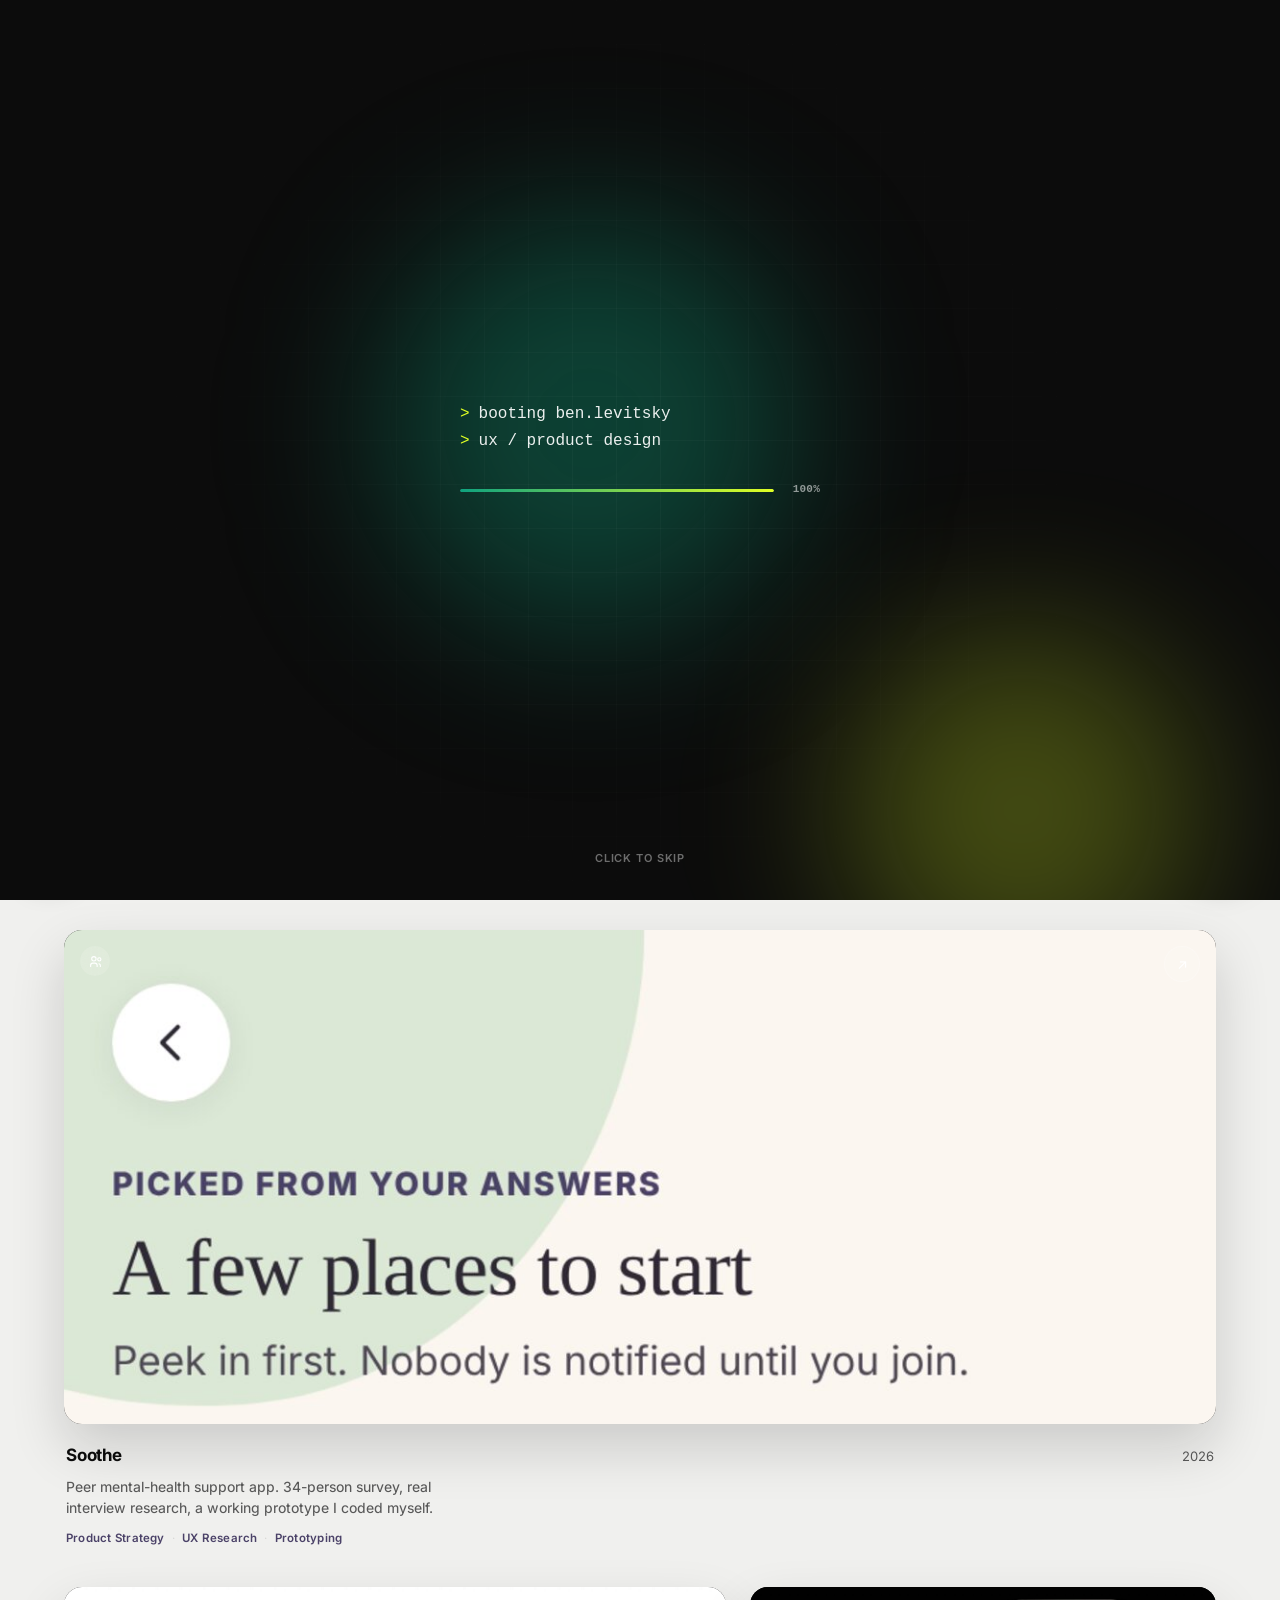
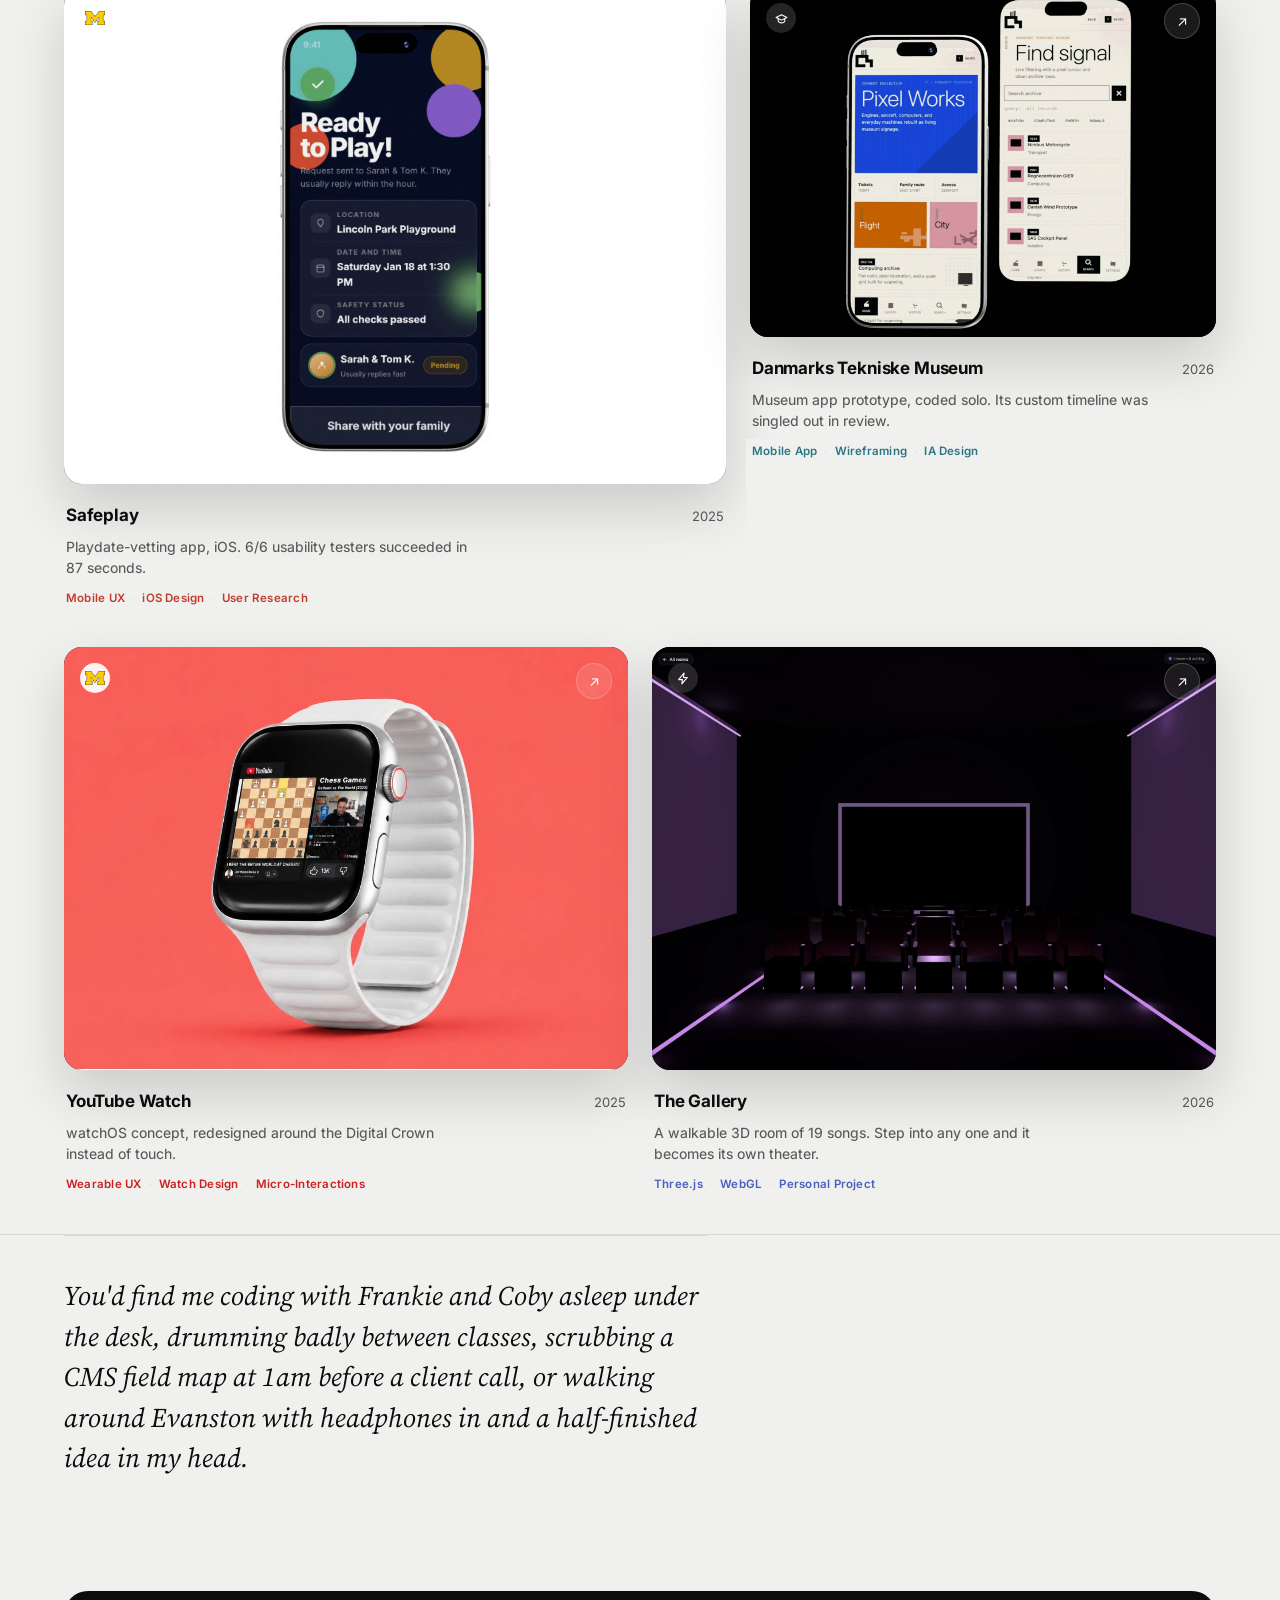
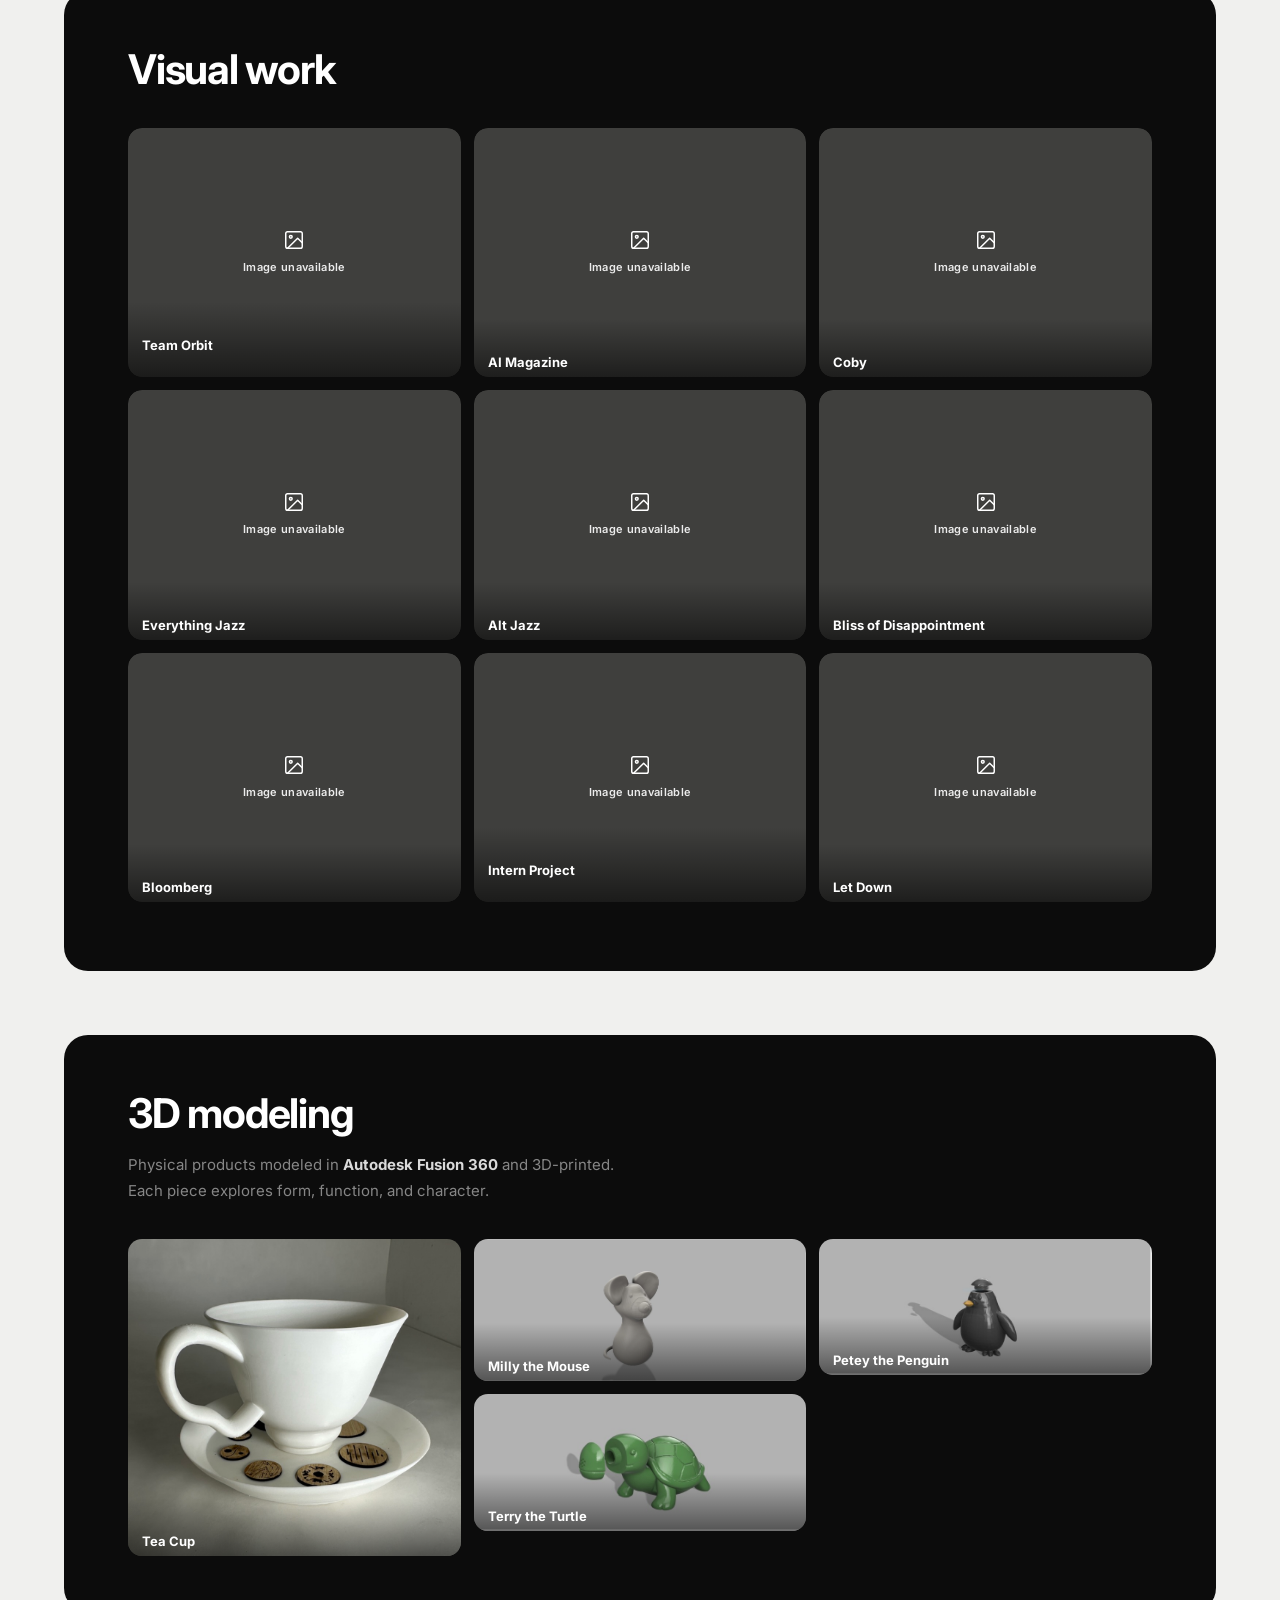
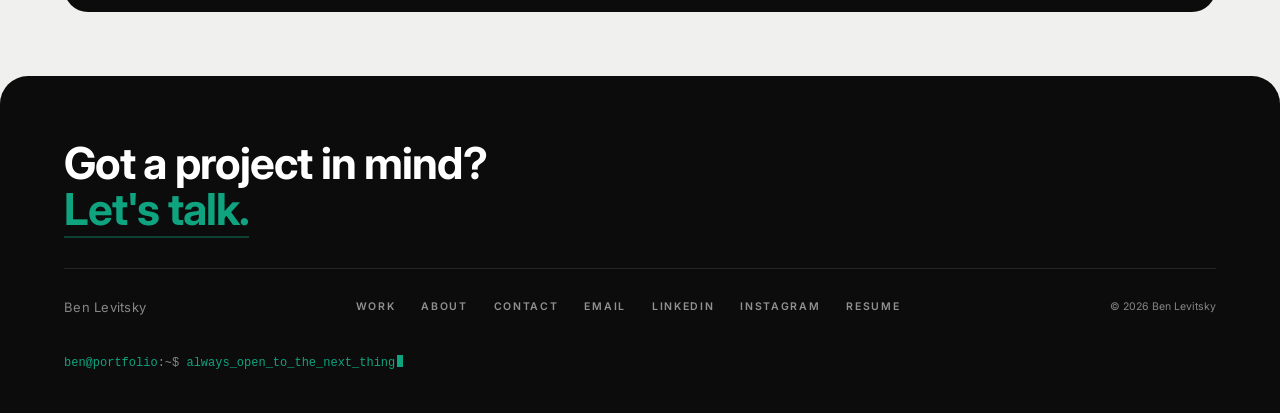
==== commit 1becab6b: "Replace Soothe's single hero image with three real screens The hero banner was one stretched-wide sc" ====
--- a/index.html
+++ b/index.html
@@ -11,7 +11,7 @@
 <link rel="preconnect" href="https://fonts.googleapis.com">
 <link rel="preconnect" href="https://fonts.gstatic.com" crossorigin>
 <link href="https://fonts.googleapis.com/css2?family=Inter:wght@400;500;600;700;800&family=Montserrat:wght@400;700;800&family=Source+Serif+4:ital,wght@0,400;0,600;1,400&display=swap" rel="stylesheet">
-<link rel="stylesheet" href="css/site.css?v=20261119b">
+<link rel="stylesheet" href="css/site.css?v=20261120a">
 </head>
 <body>
 
@@ -304,7 +304,7 @@
 // this app lives at /images/, so re-root them once, here, for every page.
 window.IMG_BASE = 'images/';
 </script>
-<script src="js/site.js?v=20261119b"></script>
+<script src="js/site.js?v=20261120a"></script>
 <script>
 // Deep link: index.html?case=premier opens that case study on load.
 // Image re-rooting now happens inside site.js itself, right as each
@@ -315,7 +315,7 @@
   if (id && PROJ[id]) openProj(id);
 })();
 </script>
-<script src="js/site-common.js?v=20261119b"></script>
+<script src="js/site-common.js?v=20261120a"></script>
 <script>
 // Entrance animation — plays once per browser session, skippable.
 // (Session gating itself happens synchronously right after the
--- a/css/site.css
+++ b/css/site.css
@@ -955,6 +955,27 @@
   transition:transform 1.4s var(--ease);
 }
 .cs-layer.open .cs-hero-img{transform:scale(1)}
+/* ── Multi-screen hero — three real screens standing in for a
+   single wide screenshot, for a project whose UI is phone-shaped
+   and would otherwise have to pick just one screen. ── */
+.cs-hero-row{
+  display:flex;align-items:flex-end;justify-content:center;gap:20px;
+  padding:40px 32px;
+}
+.cs-hero-row-item{
+  flex:1 1 0;min-width:0;max-width:240px;
+  border-radius:20px;overflow:hidden;
+  box-shadow:0 20px 48px rgba(0,0,0,.35);
+}
+.cs-hero-row-item img{width:100%;display:block}
+@media(max-width:700px){
+  .cs-hero-row{
+    overflow-x:auto;-webkit-overflow-scrolling:touch;
+    justify-content:flex-start;padding:28px 20px;
+  }
+  .cs-hero-row-item{flex:0 0 150px}
+  .cs-hero-row::-webkit-scrollbar{display:none}
+}
 .cs-hero-text{
   max-width:1040px;margin:0 auto;
   padding:40px 5% 28px;
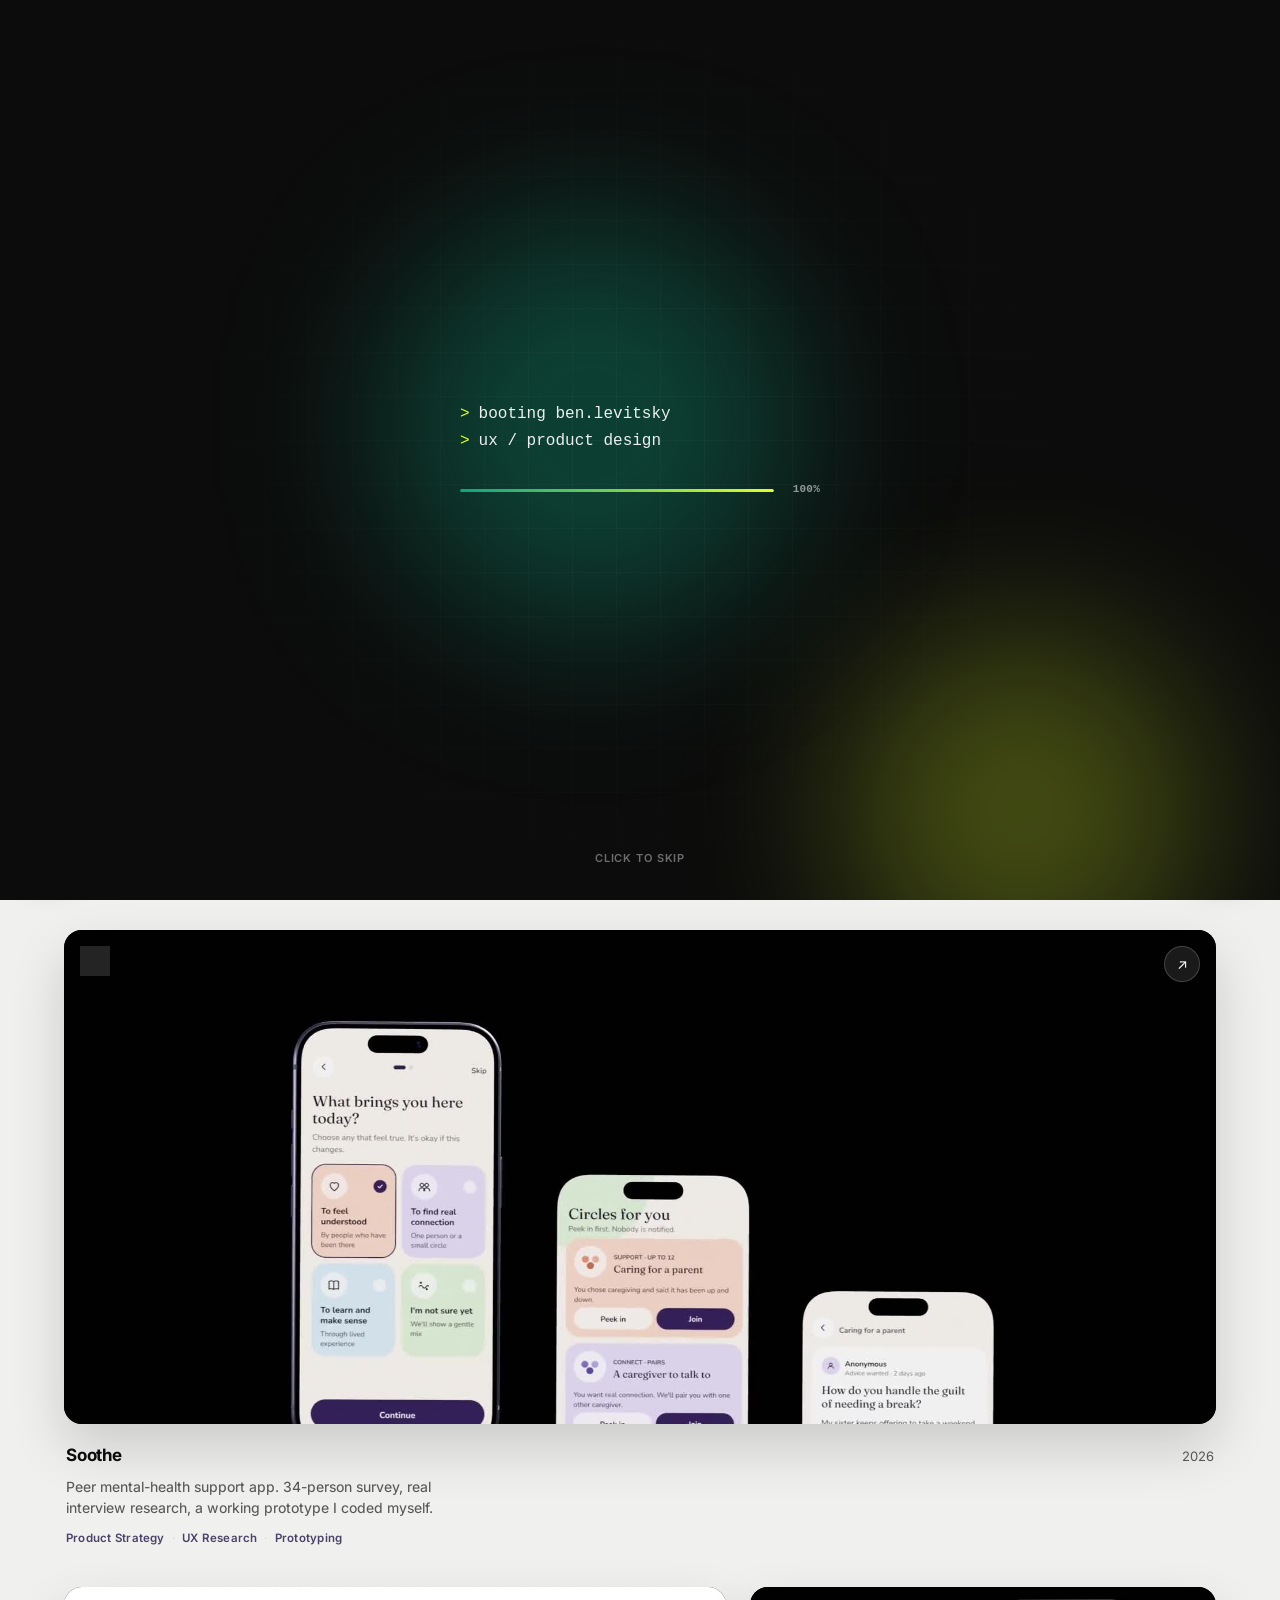
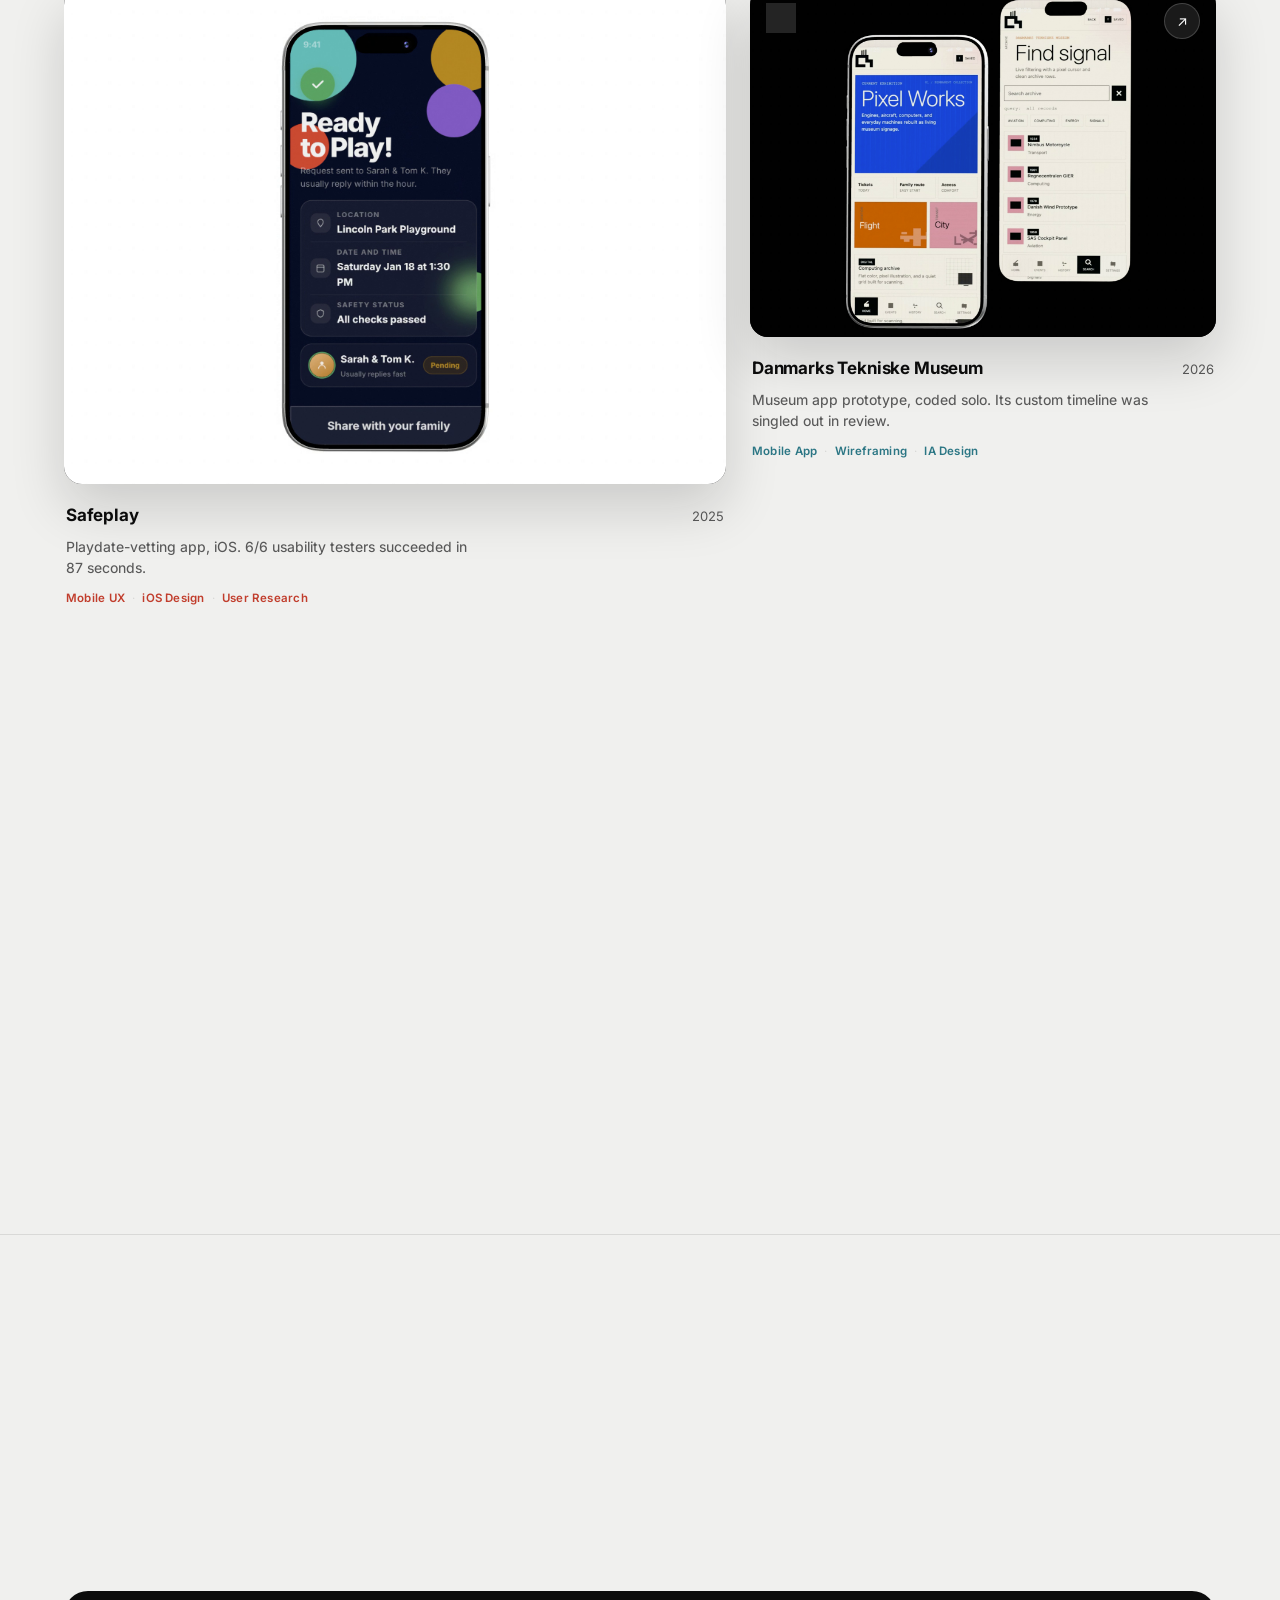
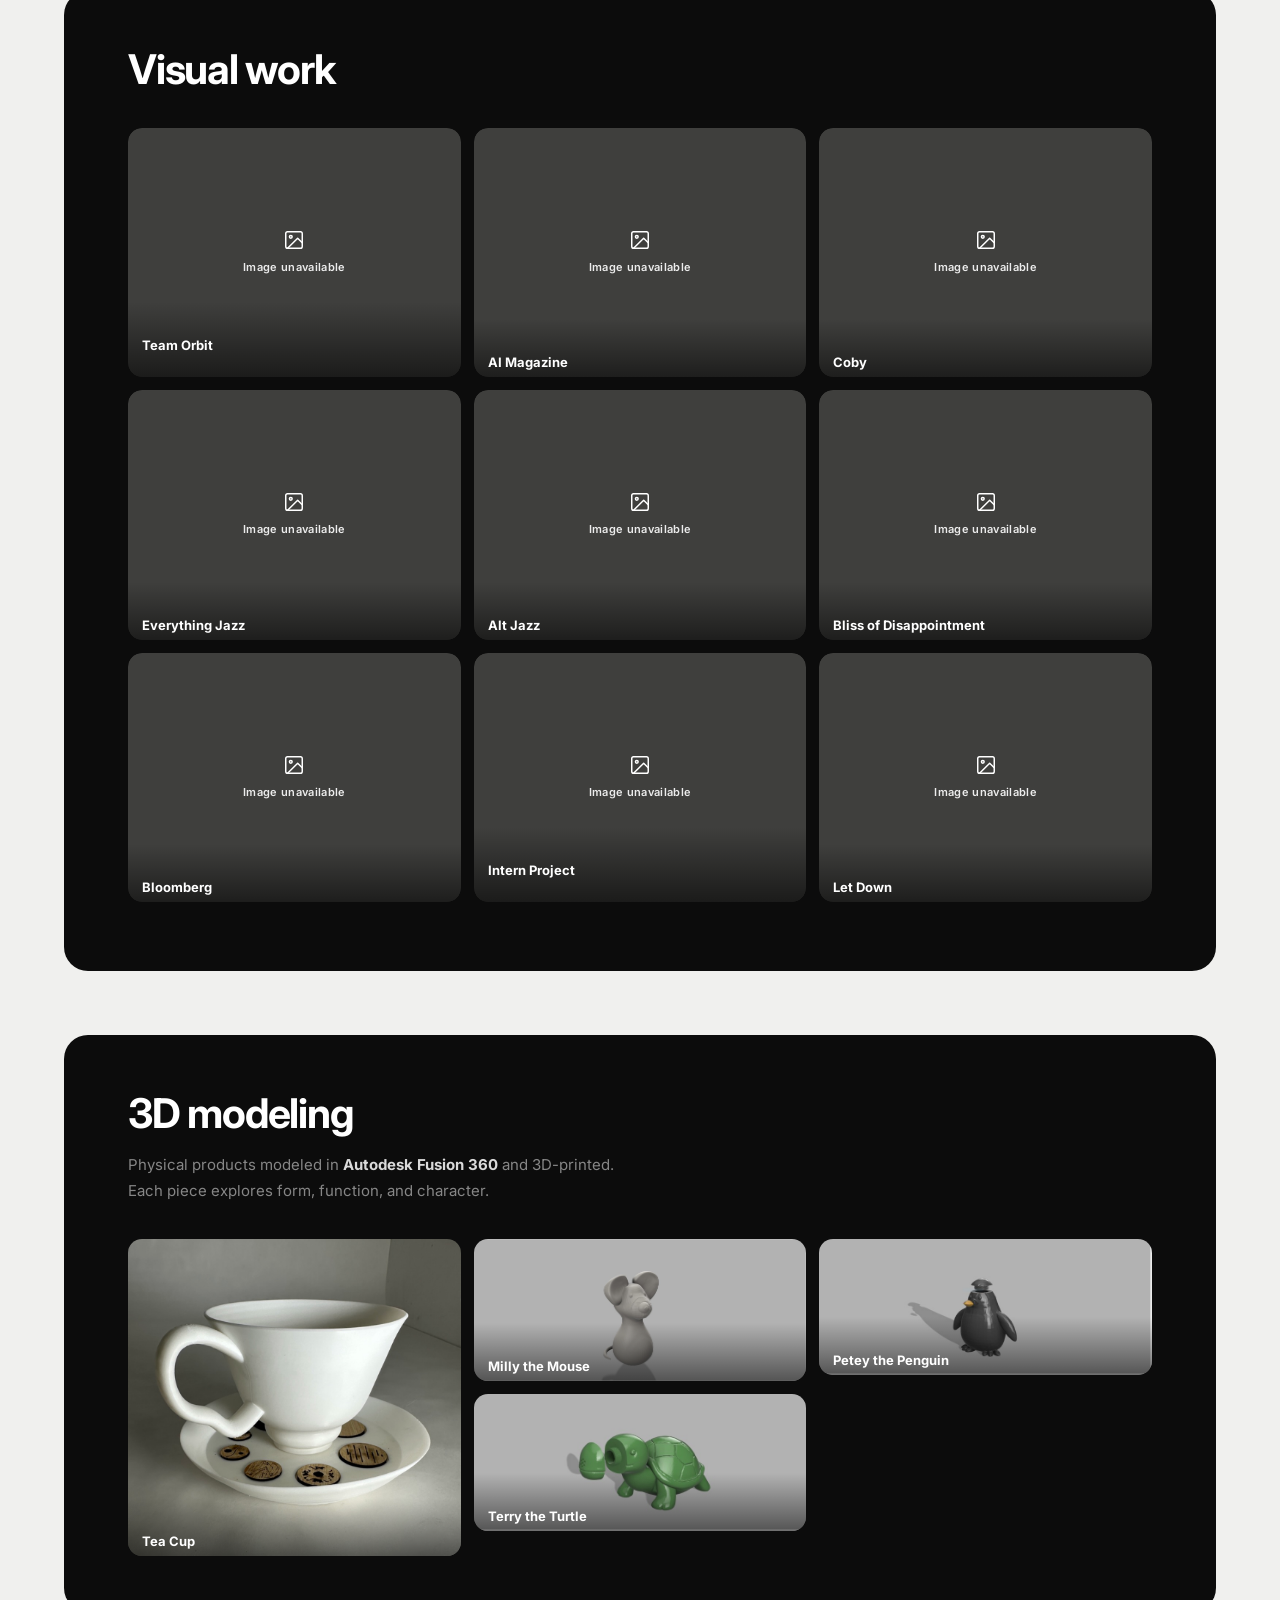
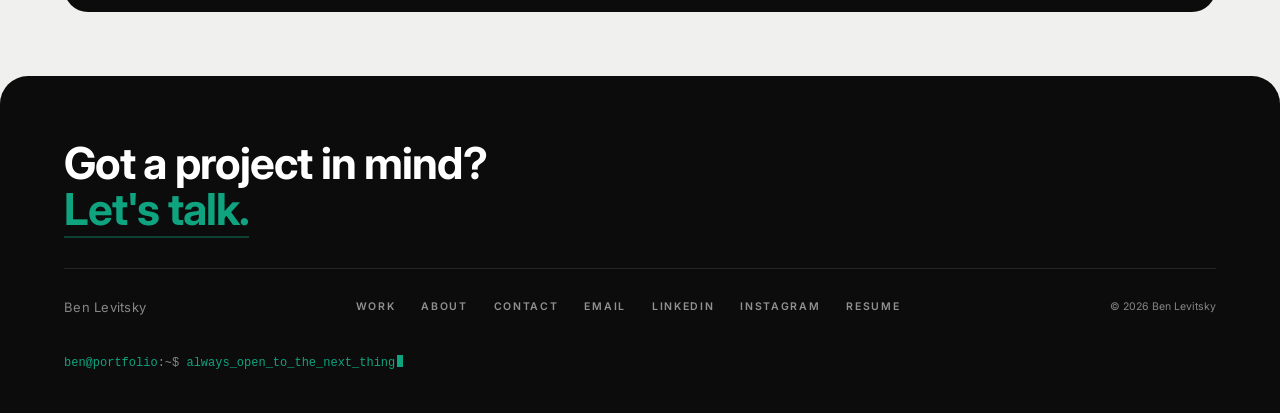
==== commit 8ea69872: "Add hover video to the Soothe homepage card Soothe's card only had a static poster, unlike Premier/S" ====
--- a/index.html
+++ b/index.html
@@ -125,9 +125,10 @@
       </div>
 
       <!-- 0.5 — Soothe -->
-      <div class="pc pc-soothe rv" style="--card-accent:#4B4268" onclick="openProj('soothe')" role="button" tabindex="0" aria-label="View Soothe case study">
+      <div class="pc pc-soothe rv" style="--card-accent:#4B4268" onclick="openProj('soothe')" onmouseenter="const v=this.querySelector('.pc-video');if(v){v.currentTime=0;v.play().catch(()=>{})}" onmouseleave="const v=this.querySelector('.pc-video');if(v){v.pause()}" role="button" tabindex="0" aria-label="View Soothe case study">
         <div class="pc-frame">
           <img class="pc-img" src="images/soothe-video-poster.jpg" alt="Soothe — peer mental health support app">
+          <video class="pc-video" src="images/soothe-hover.mp4?v=20261120a" muted playsinline preload="none"></video>
           <div class="pc-arrow">↗</div>
           <span class="pc-prov-dot pc-prov-school" title="Team Project — Business + Tech Innovation Jam" aria-label="Team Project — Business + Tech Innovation Jam"><svg width="13" height="13" viewBox="0 0 24 24" fill="none" stroke="currentColor" stroke-width="2" stroke-linecap="round" stroke-linejoin="round"><circle cx="9" cy="7" r="4"/><path d="M3 21v-2a4 4 0 0 1 4-4h4a4 4 0 0 1 4 4v2"/><circle cx="19" cy="8" r="3"/><path d="M21 21v-1.5a3.5 3.5 0 0 0-2.5-3.36"/></svg></span>
         </div>
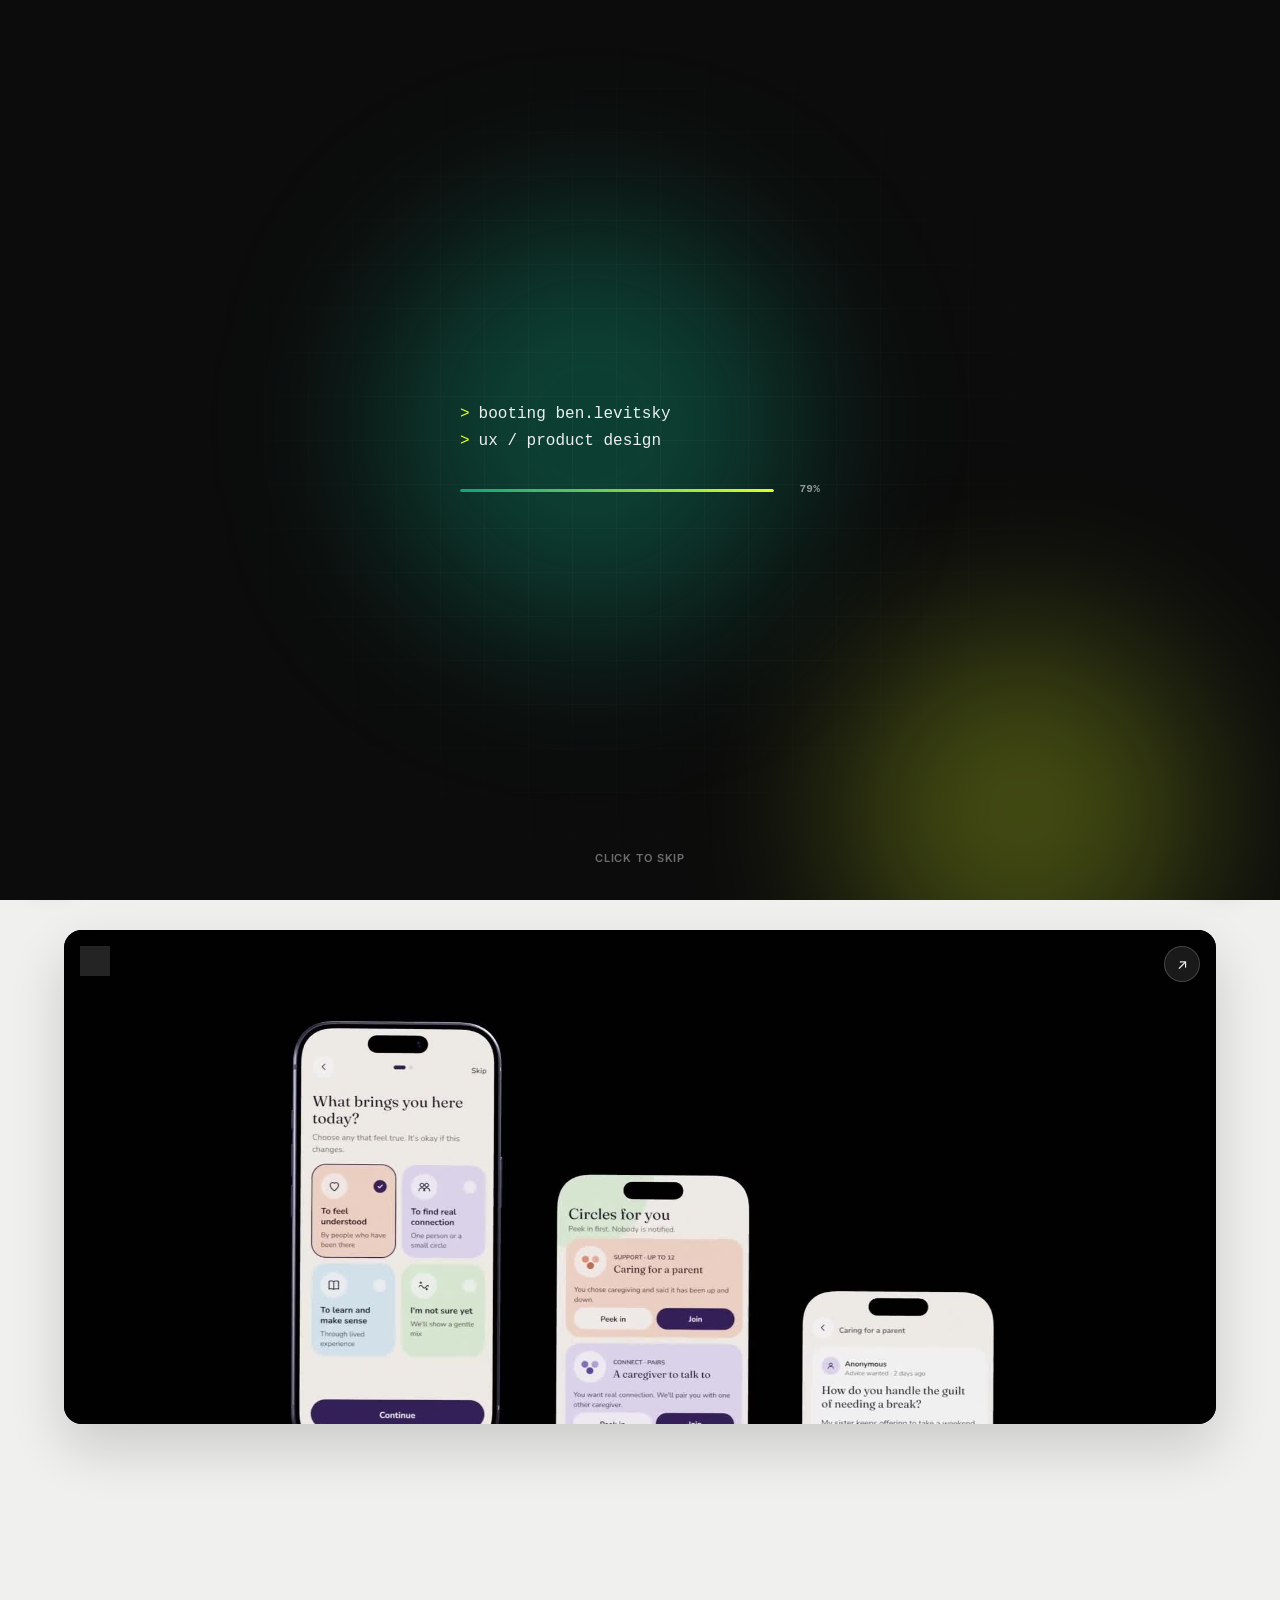
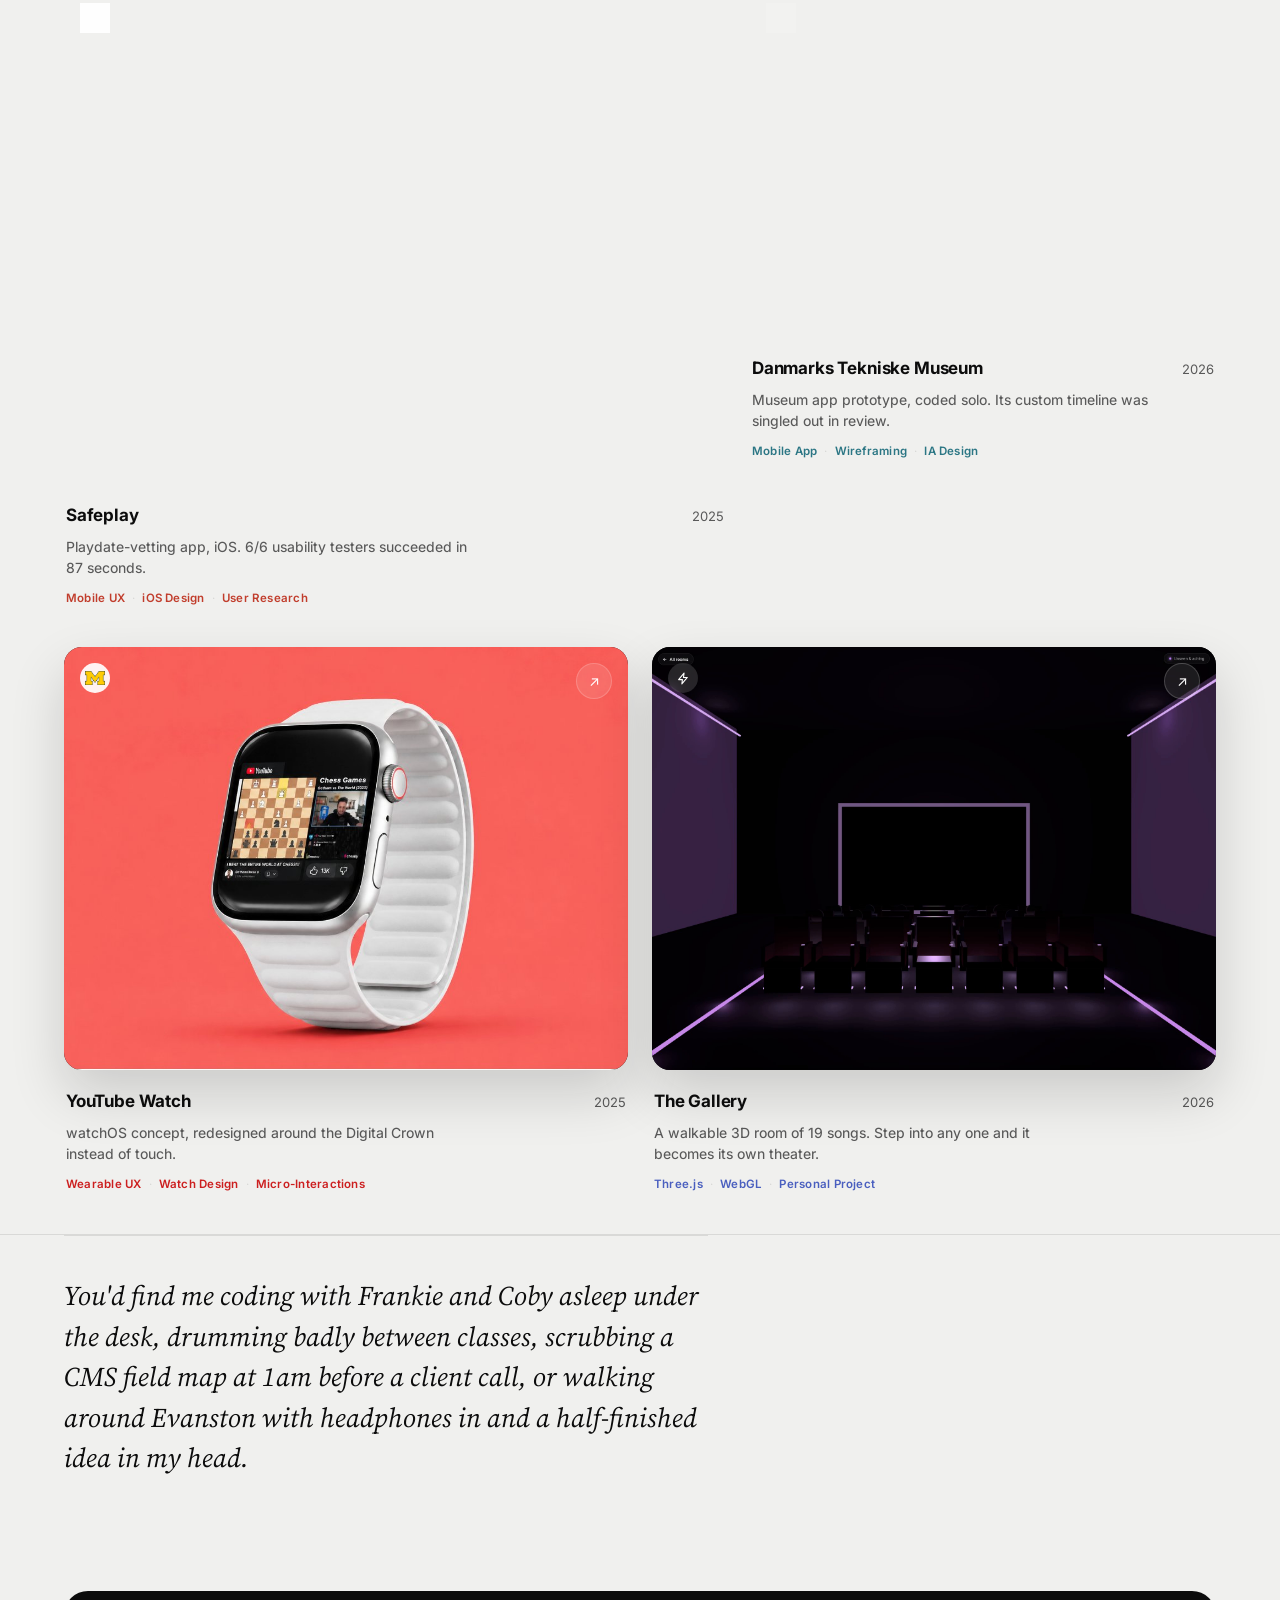
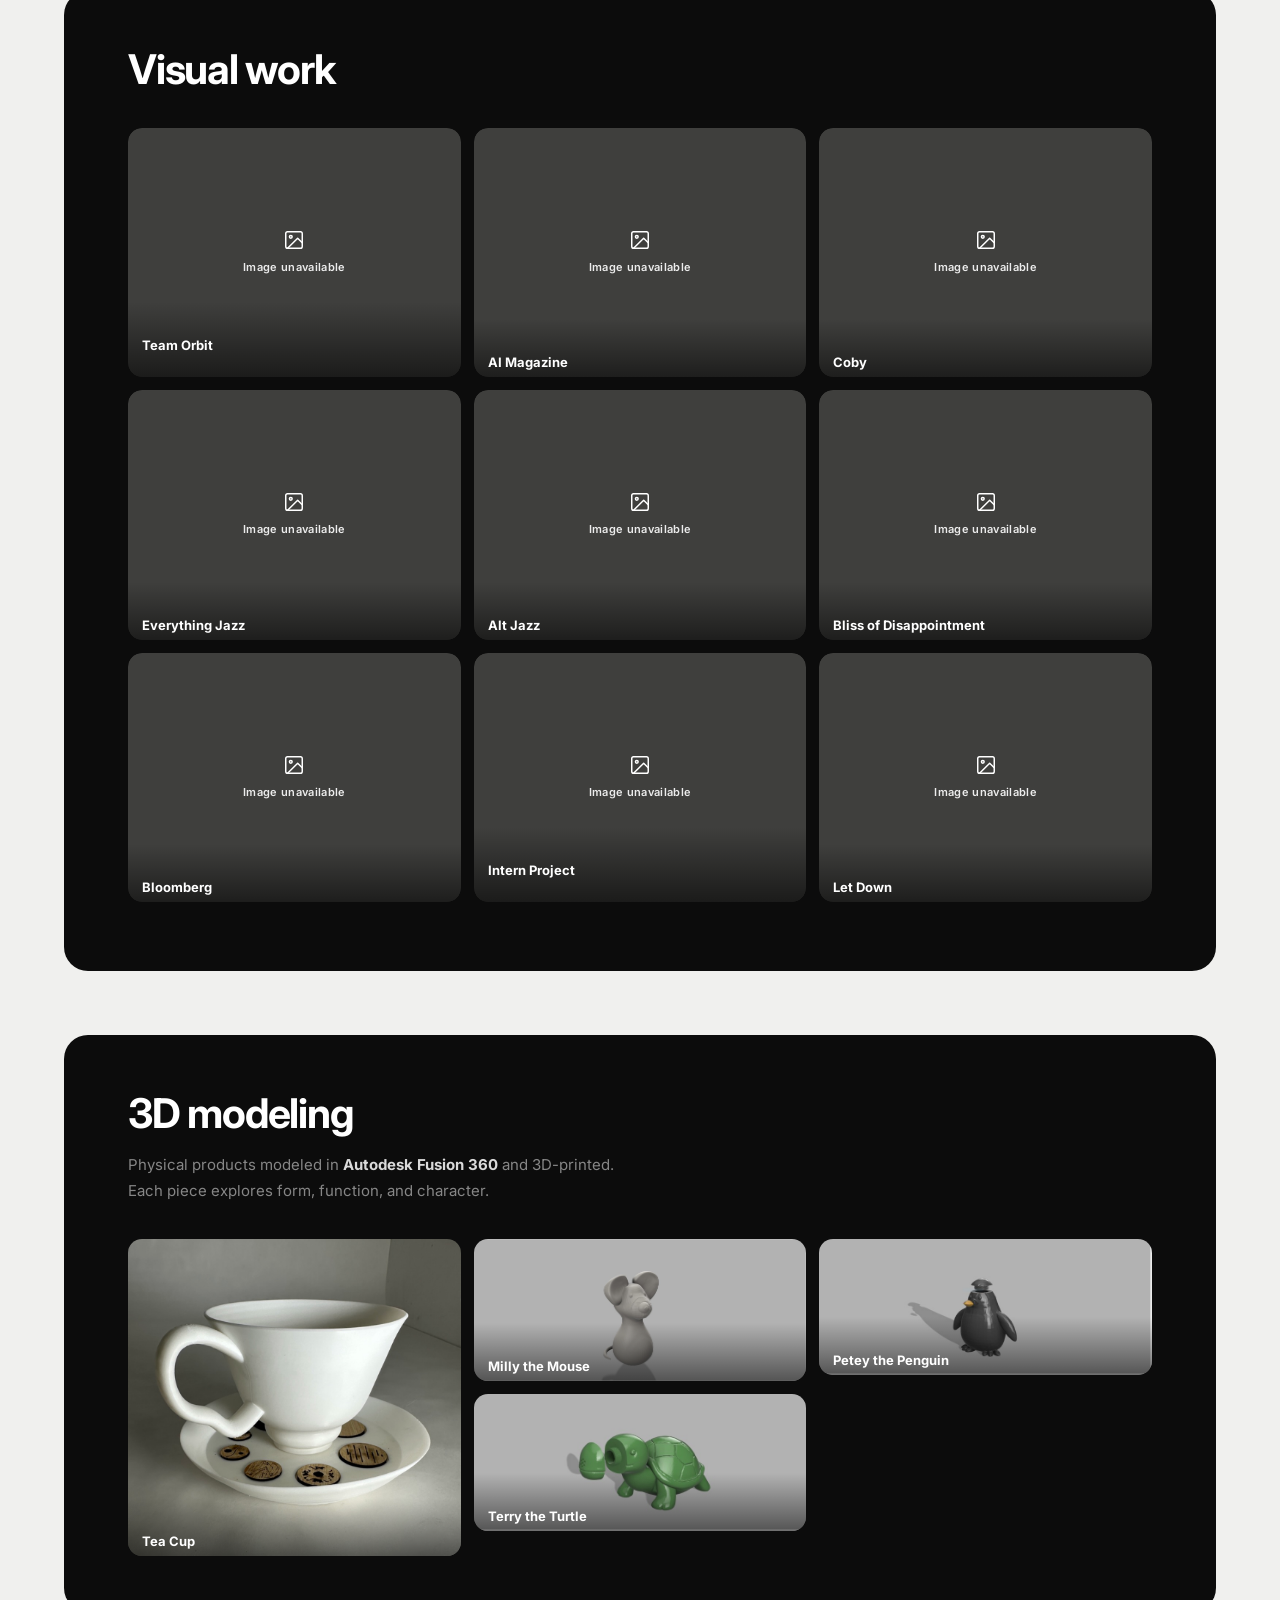
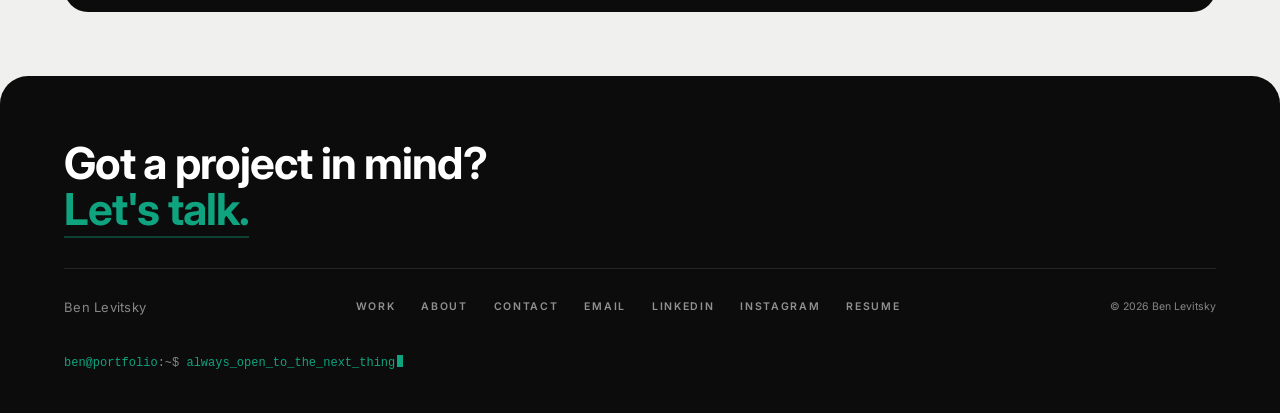
==== commit 79ac2d8d: "Cache-bust the Soothe card's poster image images/soothe-video-poster.jpg had no version query string" ====
--- a/index.html
+++ b/index.html
@@ -127,7 +127,7 @@
       <!-- 0.5 — Soothe -->
       <div class="pc pc-soothe rv" style="--card-accent:#4B4268" onclick="openProj('soothe')" onmouseenter="const v=this.querySelector('.pc-video');if(v){v.currentTime=0;v.play().catch(()=>{})}" onmouseleave="const v=this.querySelector('.pc-video');if(v){v.pause()}" role="button" tabindex="0" aria-label="View Soothe case study">
         <div class="pc-frame">
-          <img class="pc-img" src="images/soothe-video-poster.jpg" alt="Soothe — peer mental health support app">
+          <img class="pc-img" src="images/soothe-video-poster.jpg?v=20261120a" alt="Soothe — peer mental health support app">
           <video class="pc-video" src="images/soothe-hover.mp4?v=20261120a" muted playsinline preload="none"></video>
           <div class="pc-arrow">↗</div>
           <span class="pc-prov-dot pc-prov-school" title="Team Project — Business + Tech Innovation Jam" aria-label="Team Project — Business + Tech Innovation Jam"><svg width="13" height="13" viewBox="0 0 24 24" fill="none" stroke="currentColor" stroke-width="2" stroke-linecap="round" stroke-linejoin="round"><circle cx="9" cy="7" r="4"/><path d="M3 21v-2a4 4 0 0 1 4-4h4a4 4 0 0 1 4 4v2"/><circle cx="19" cy="8" r="3"/><path d="M21 21v-1.5a3.5 3.5 0 0 0-2.5-3.36"/></svg></span>
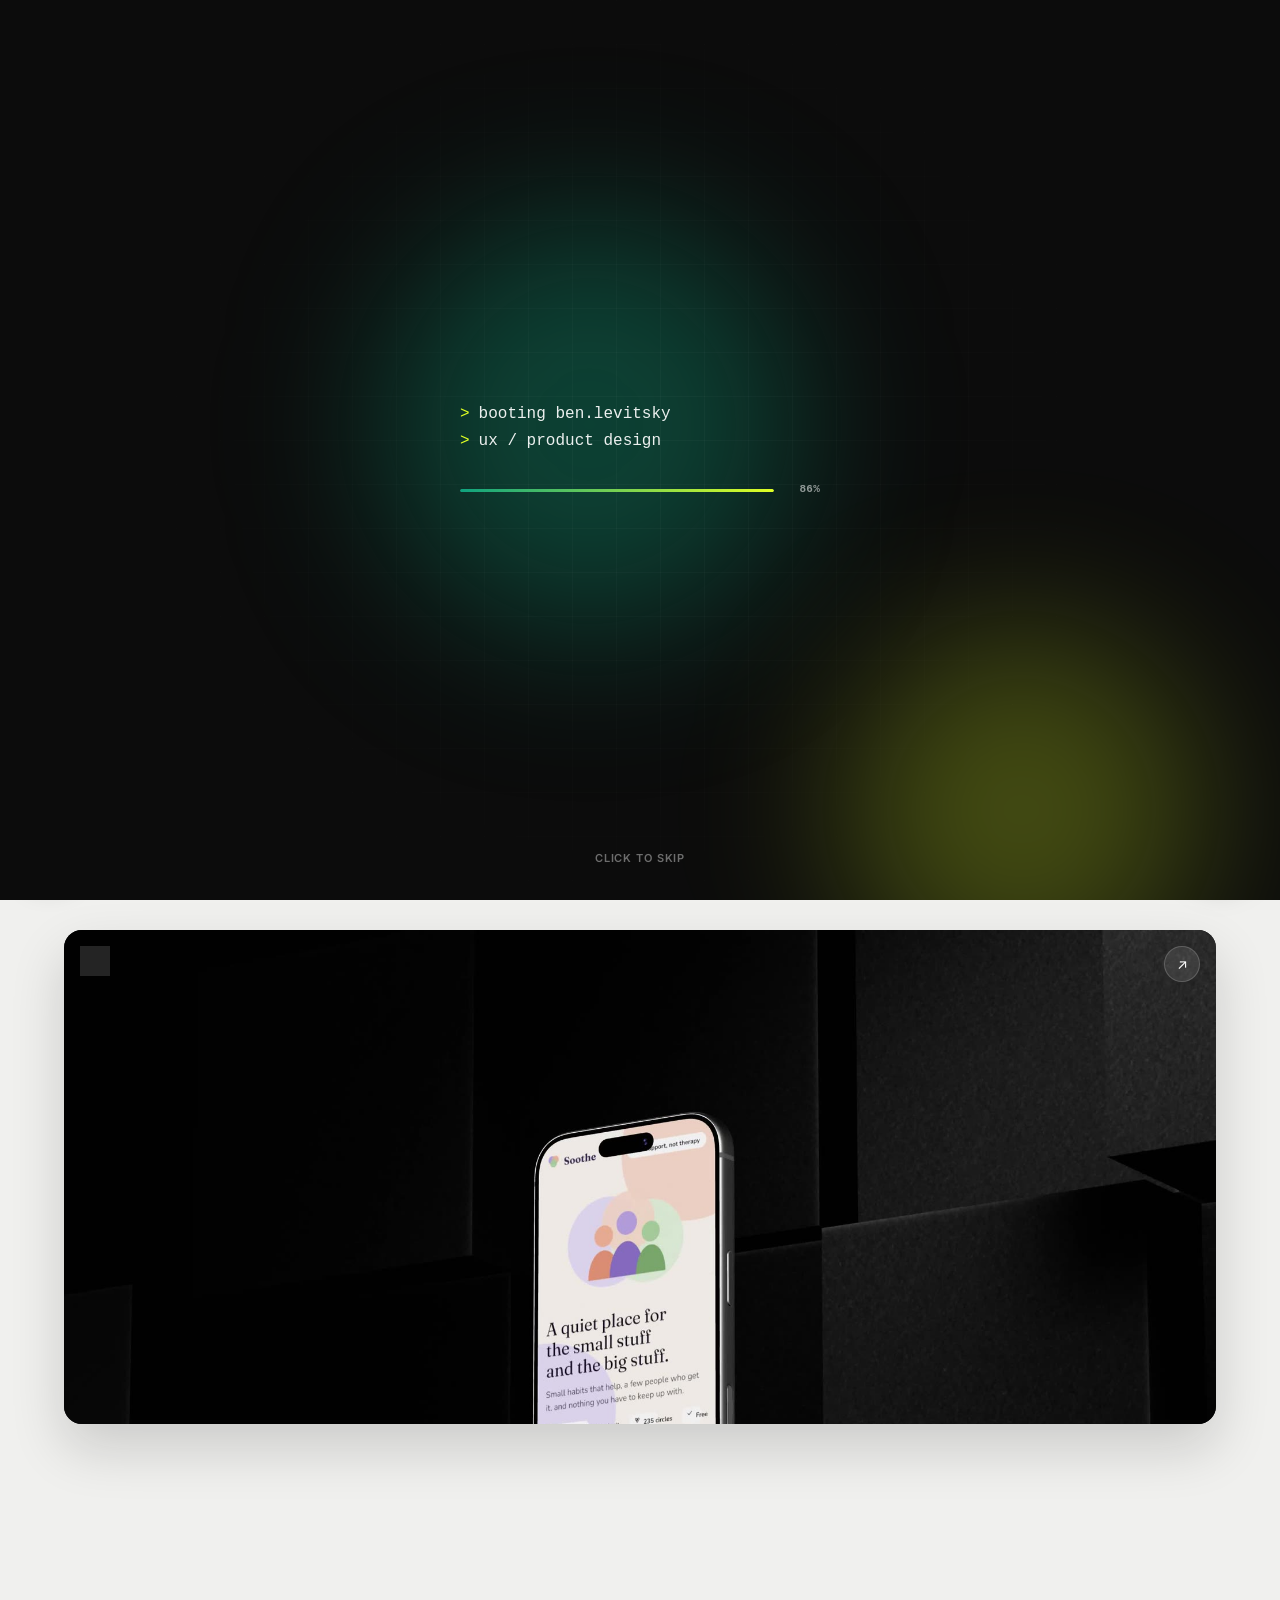
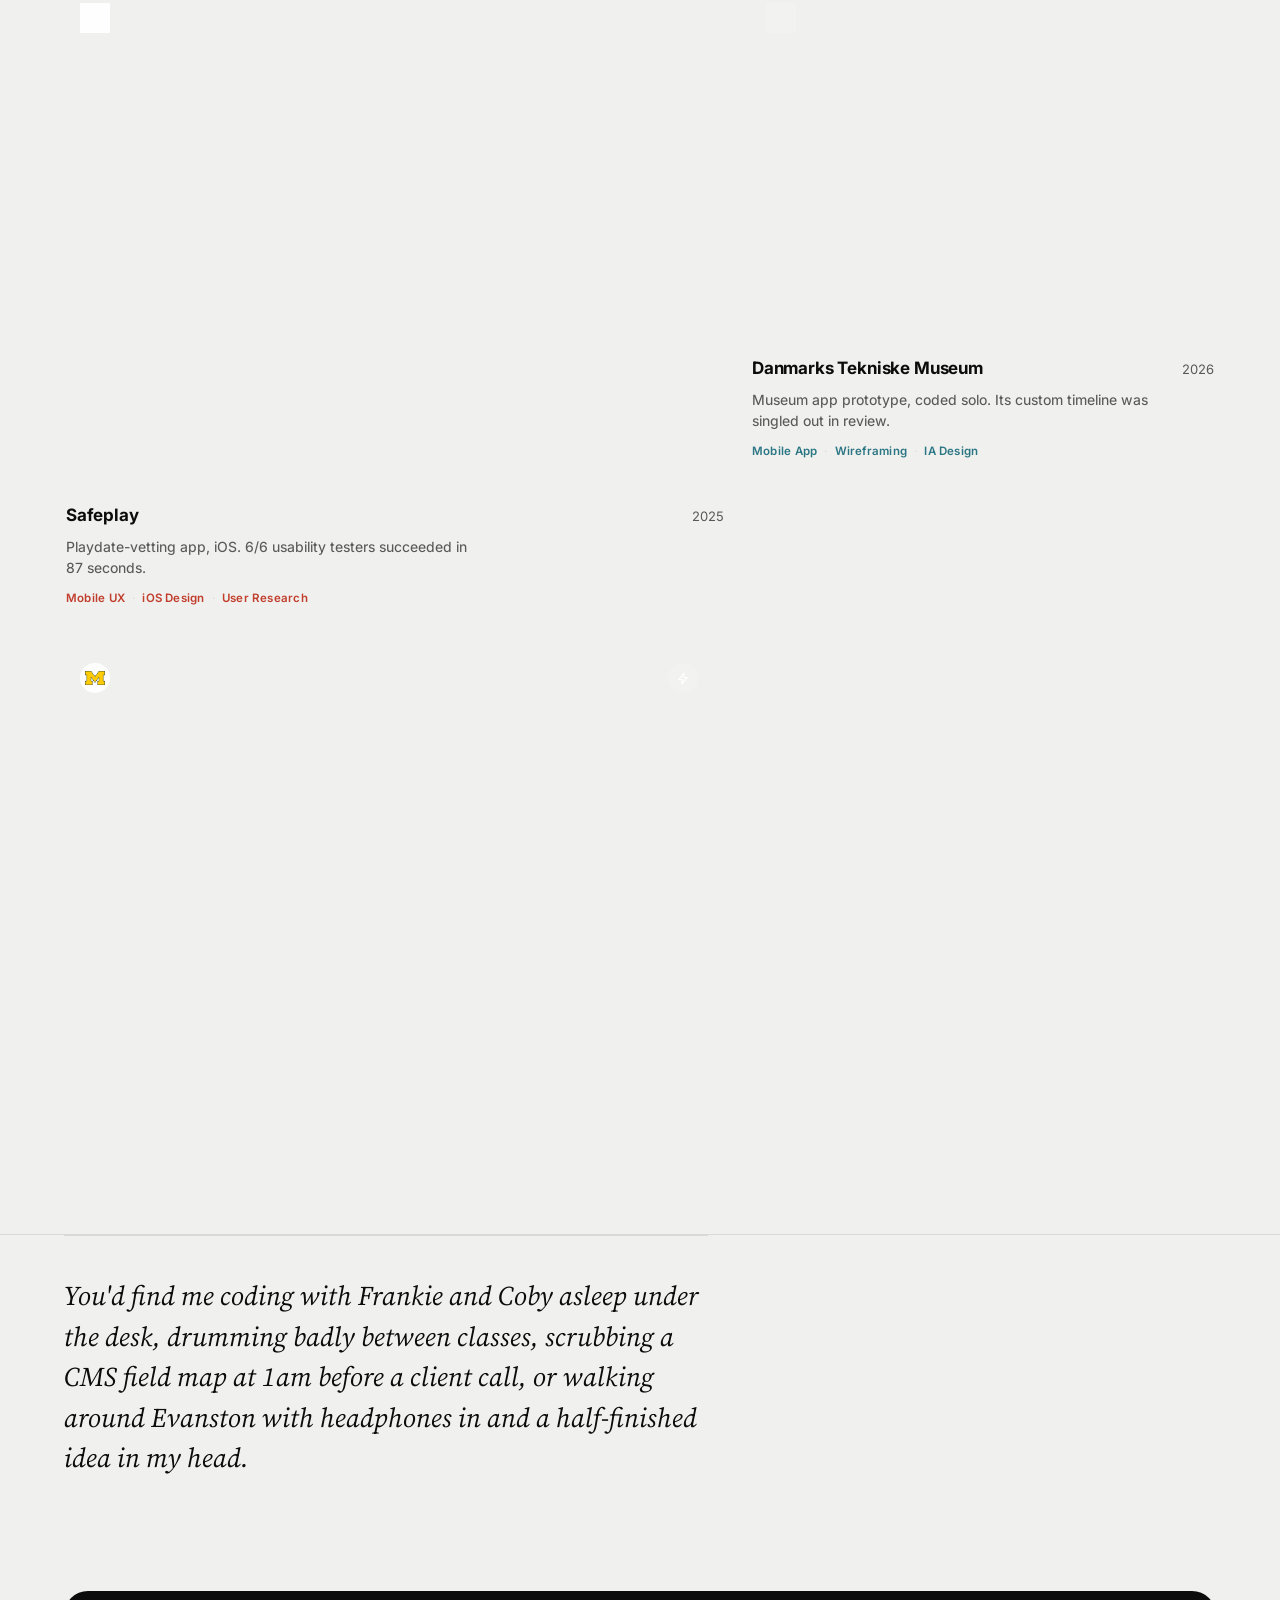
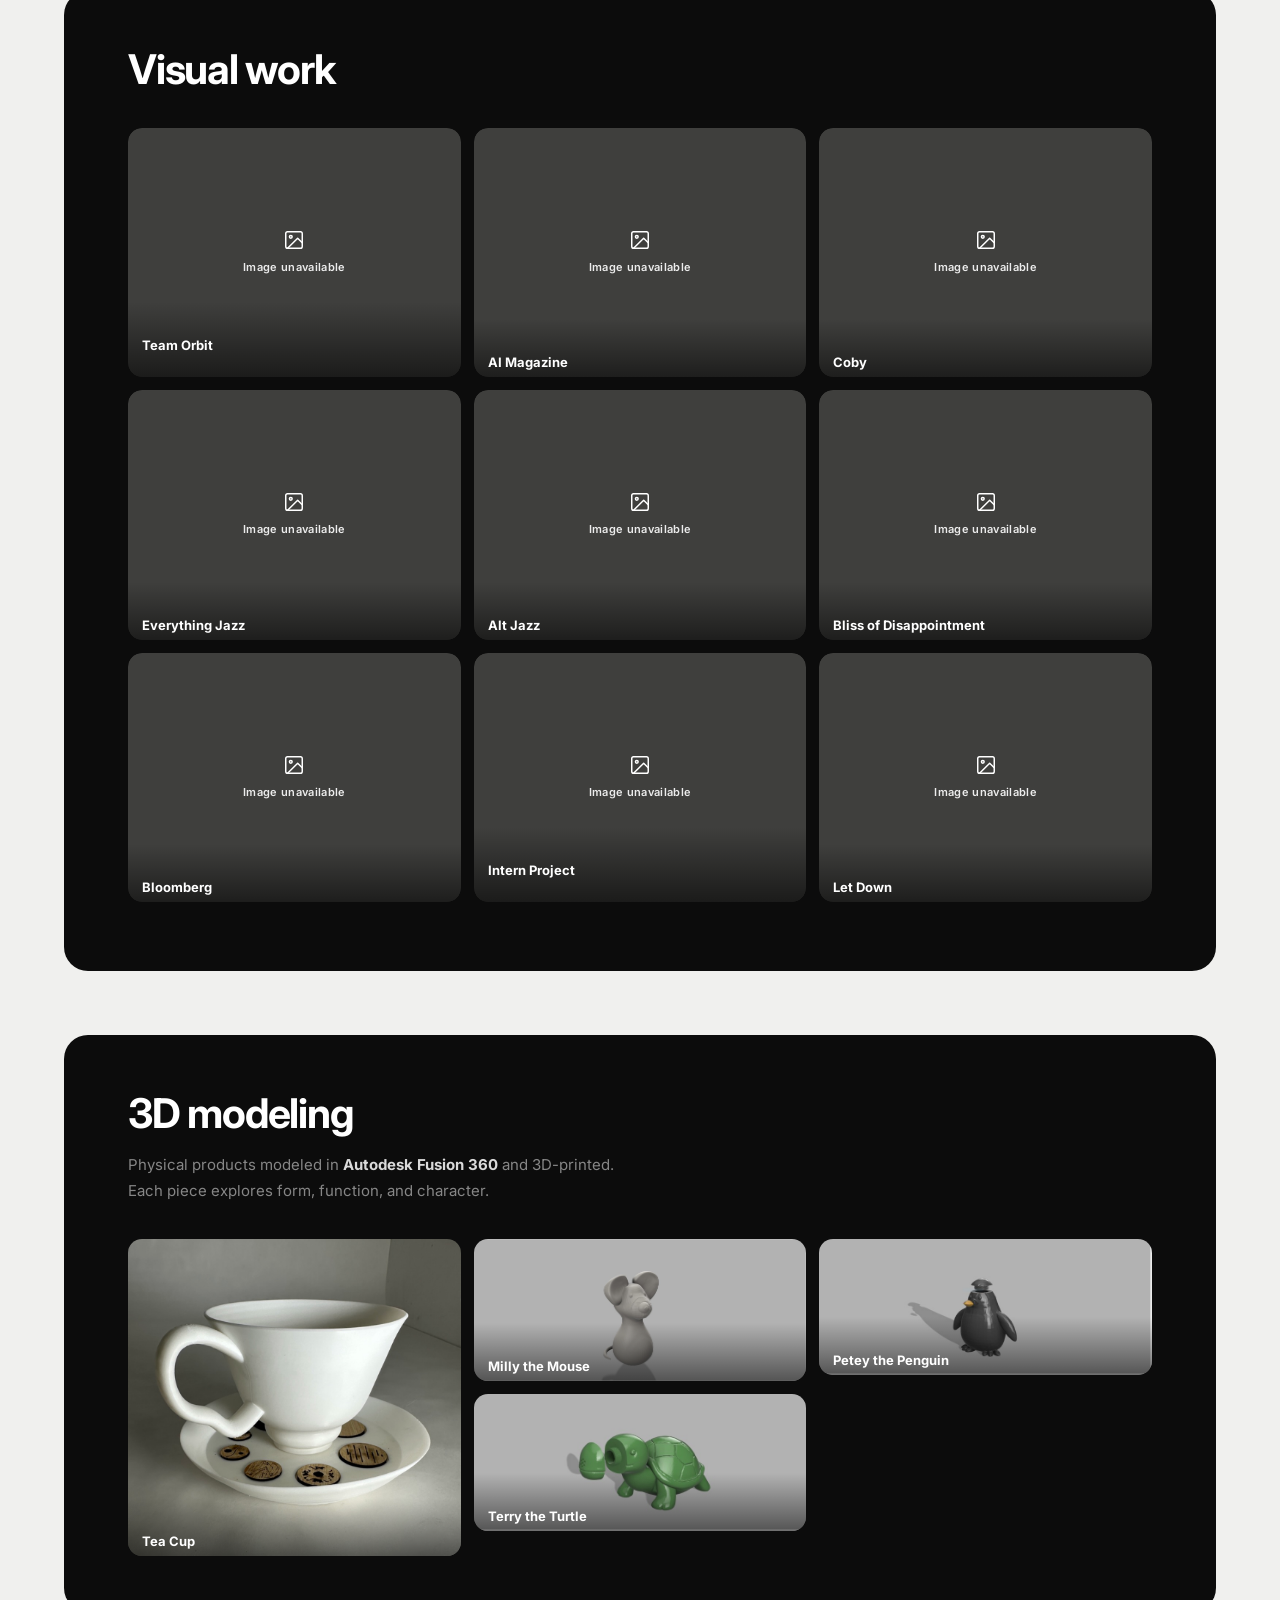
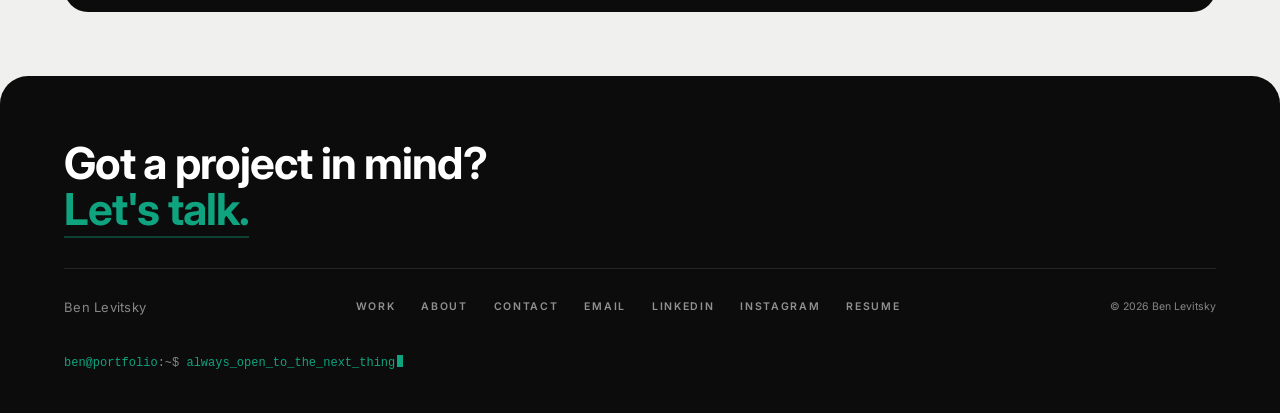
==== commit 8114447d: "Replace Soothe card video/poster with new iPhone mockup clip Swap in the new uploaded video as the h" ====
--- a/index.html
+++ b/index.html
@@ -127,8 +127,8 @@
       <!-- 0.5 — Soothe -->
       <div class="pc pc-soothe rv" style="--card-accent:#4B4268" onclick="openProj('soothe')" onmouseenter="const v=this.querySelector('.pc-video');if(v){v.currentTime=0;v.play().catch(()=>{})}" onmouseleave="const v=this.querySelector('.pc-video');if(v){v.pause()}" role="button" tabindex="0" aria-label="View Soothe case study">
         <div class="pc-frame">
-          <img class="pc-img" src="images/soothe-video-poster.jpg?v=20261120a" alt="Soothe — peer mental health support app">
-          <video class="pc-video" src="images/soothe-hover.mp4?v=20261120a" muted playsinline preload="none"></video>
+          <img class="pc-img" src="images/soothe-video-poster.jpg?v=20261120b" alt="Soothe — peer mental health support app">
+          <video class="pc-video" src="images/soothe-hover.mp4?v=20261120b" muted playsinline preload="none"></video>
           <div class="pc-arrow">↗</div>
           <span class="pc-prov-dot pc-prov-school" title="Team Project — Business + Tech Innovation Jam" aria-label="Team Project — Business + Tech Innovation Jam"><svg width="13" height="13" viewBox="0 0 24 24" fill="none" stroke="currentColor" stroke-width="2" stroke-linecap="round" stroke-linejoin="round"><circle cx="9" cy="7" r="4"/><path d="M3 21v-2a4 4 0 0 1 4-4h4a4 4 0 0 1 4 4v2"/><circle cx="19" cy="8" r="3"/><path d="M21 21v-1.5a3.5 3.5 0 0 0-2.5-3.36"/></svg></span>
         </div>
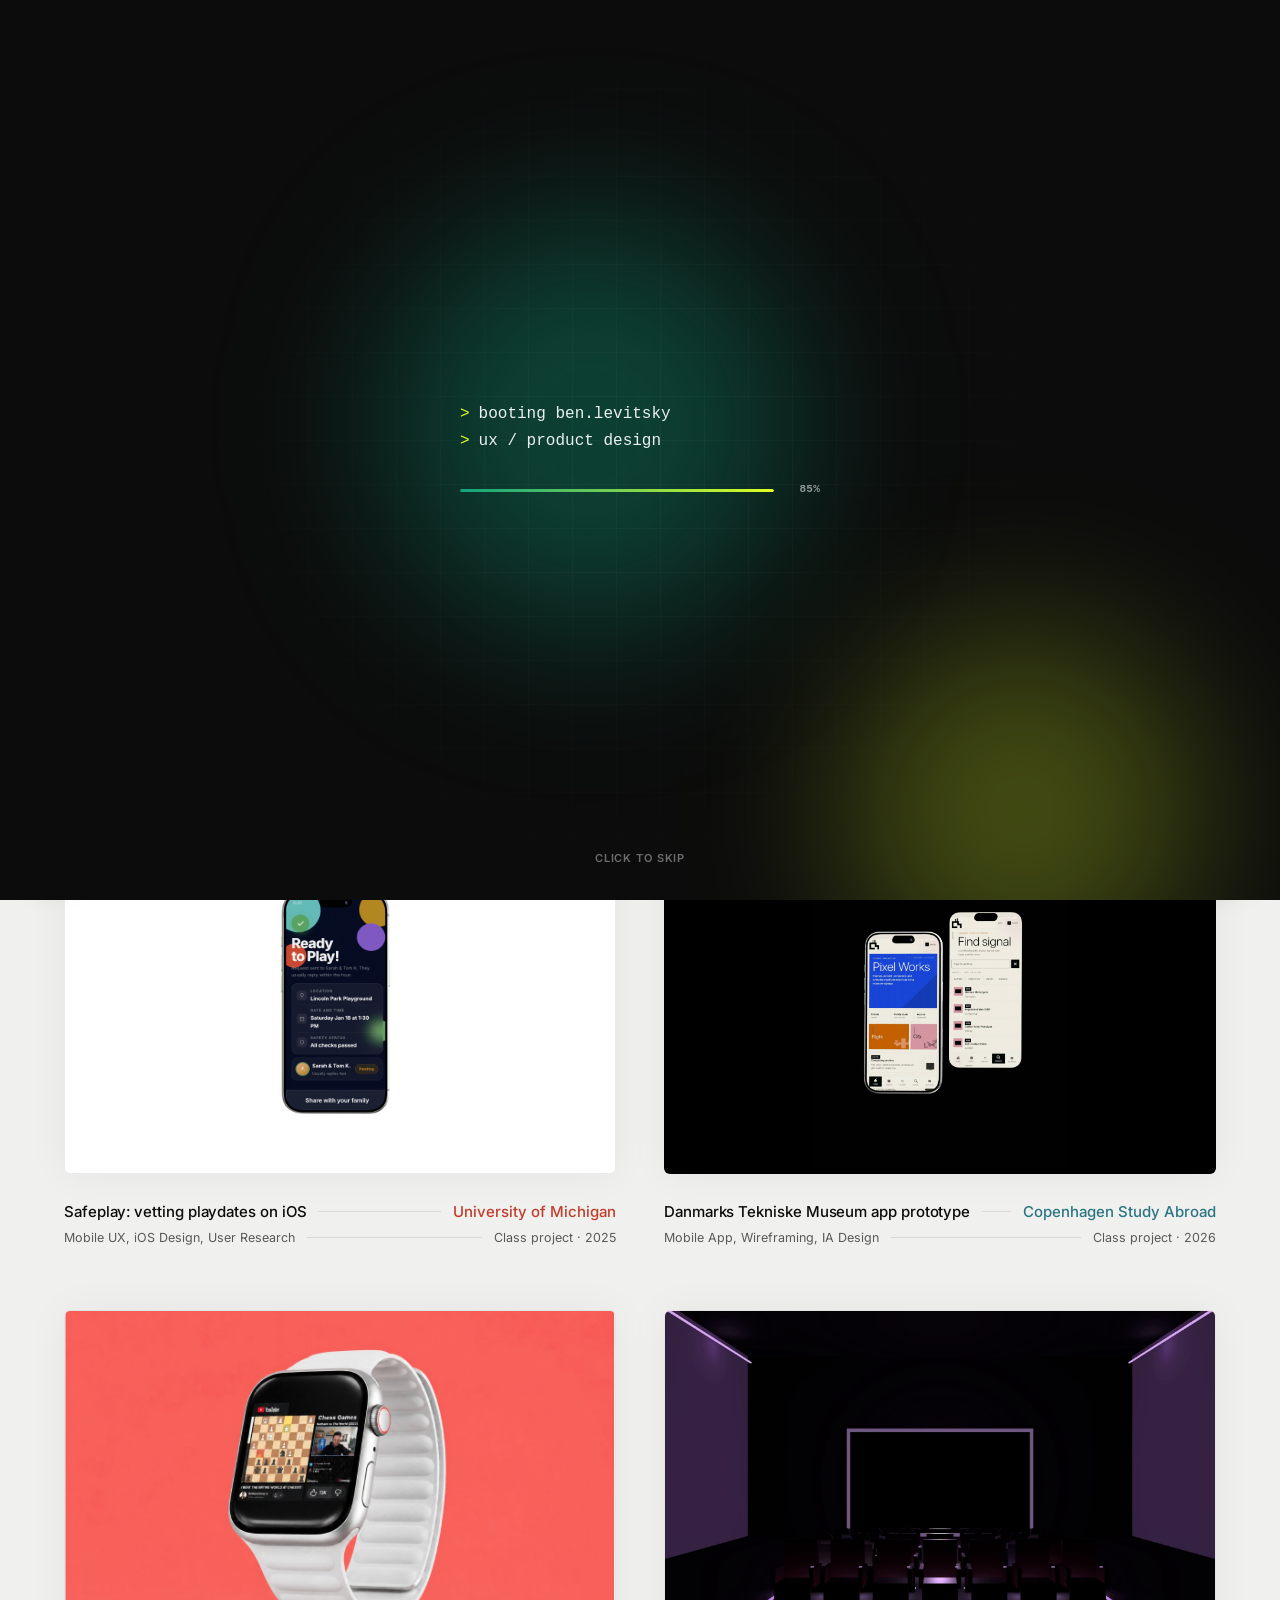
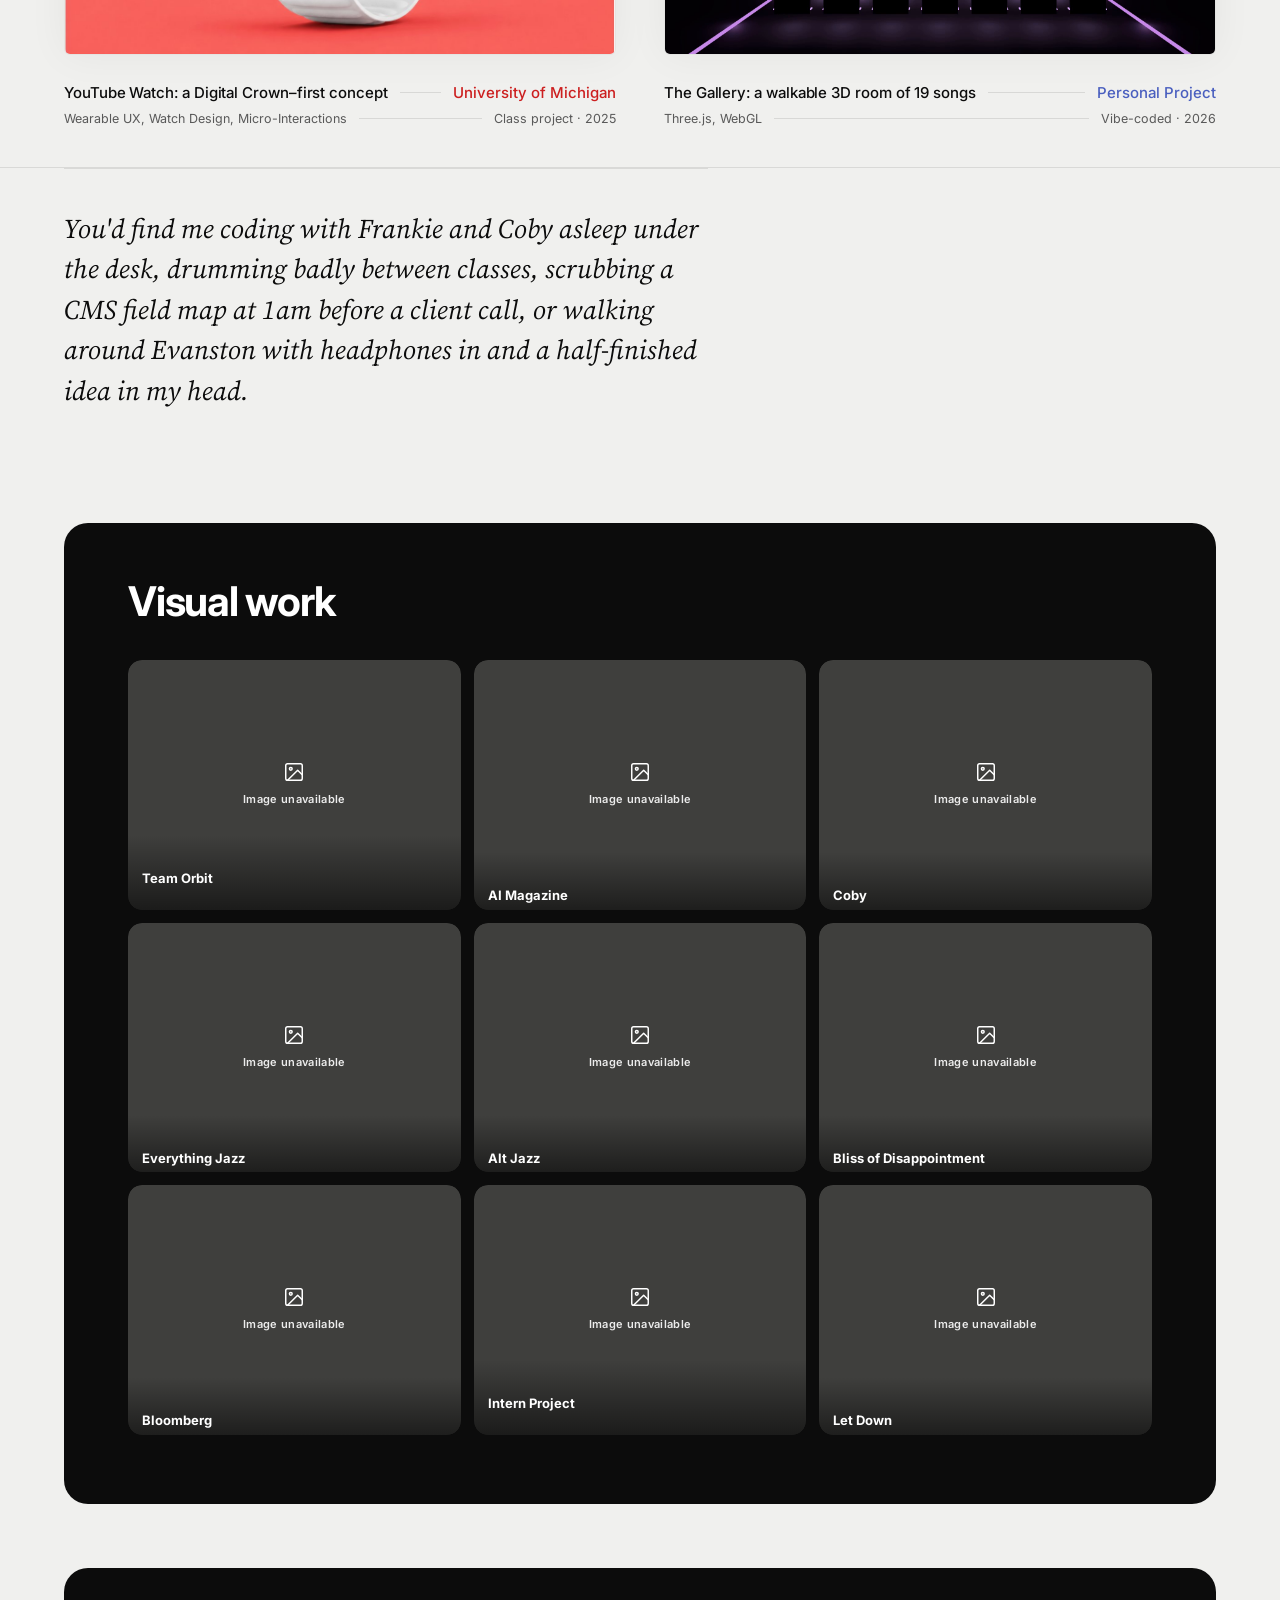
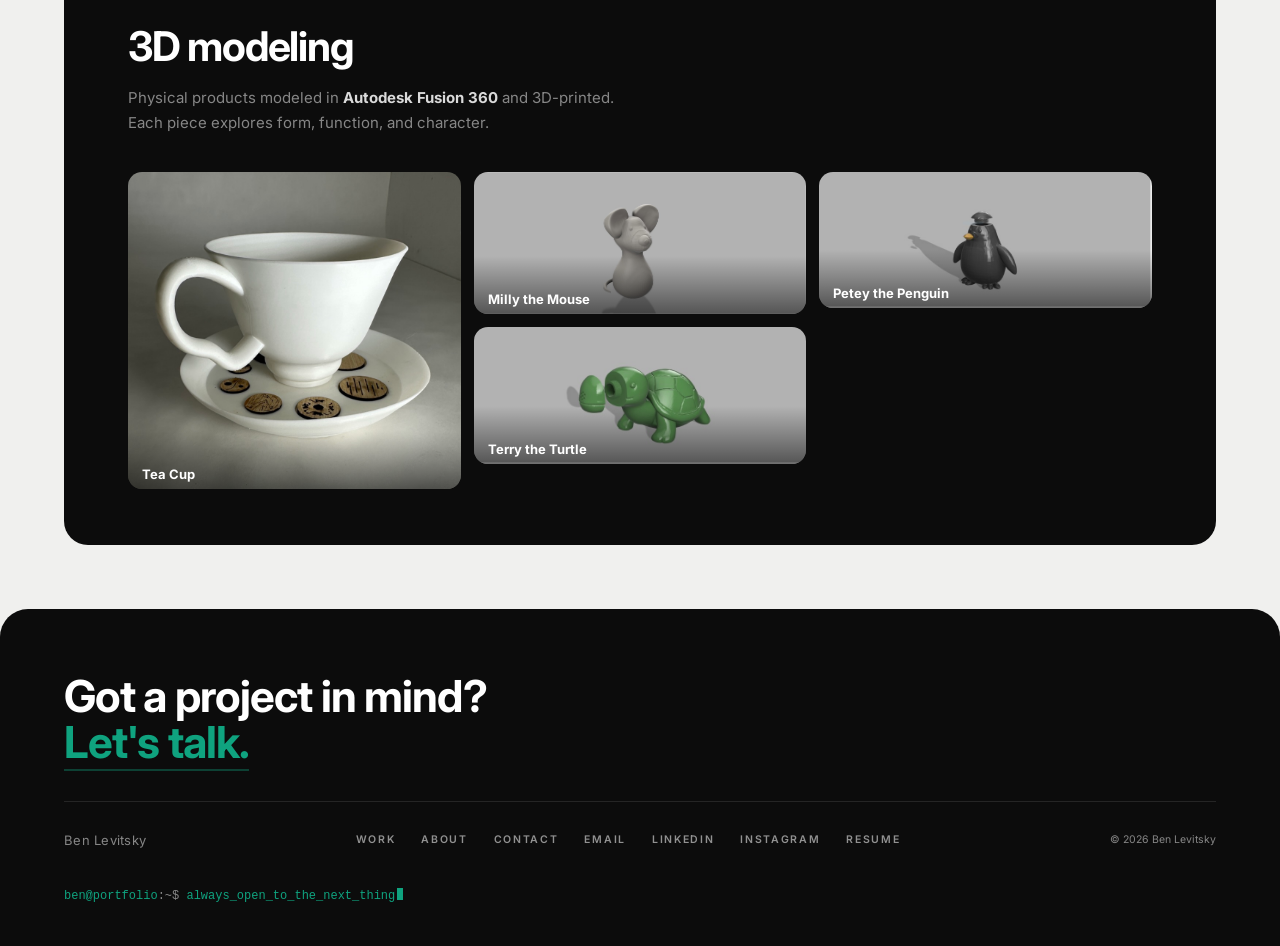
==== commit b13de450: "Work grid: even two-column cards with hairline caption rows Uniform 16:10 frames, 6px radius, soft s" ====
--- a/index.html
+++ b/index.html
@@ -114,13 +114,10 @@
         <div class="pc-frame">
           <img class="pc-img" src="images/premier-video-poster.png" alt="PREMIER Design + Build Group">
           <video class="pc-video" src="images/premier-hover.mp4?v=20260914a" muted playsinline preload="none"></video>
-          <div class="pc-arrow">↗</div>
-          <span class="pc-prov-dot pc-prov-logo" title="Internship — PREMIER Design + Build Group" aria-label="Internship — PREMIER Design + Build Group"><img src="images/logo-premier.png" alt="PREMIER Design + Build Group"></span>
-        </div>
-        <div class="pc-meta">
-          <div class="pc-meta-top"><span class="pc-title">PREMIER Design + Build Group</span><span class="pc-year">2026</span></div>
-          <p class="pc-mini-desc">Full site redesign &amp; rebrand, live in production.</p>
-          <div class="pc-tags"><span>Web Design</span><span>Wix Studio / Velo</span><span>CMS</span></div>
+        </div>
+        <div class="pc-meta">
+          <div class="pc-row pc-row-top"><span class="pc-title">Site redesign &amp; rebrand in 3 months</span><span class="pc-rule" aria-hidden="true"></span><span class="pc-org">PREMIER Design + Build Group</span></div>
+          <div class="pc-row pc-row-sub"><span class="pc-tags">Web Design, Wix Studio / Velo, CMS</span><span class="pc-rule" aria-hidden="true"></span><span class="pc-year">Internship · 2026</span></div>
         </div>
       </div>
 
@@ -129,43 +126,34 @@
         <div class="pc-frame">
           <img class="pc-img" src="images/soothe-video-poster.jpg?v=20261120b" alt="Soothe — peer mental health support app">
           <video class="pc-video" src="images/soothe-hover.mp4?v=20261120b" muted playsinline preload="none"></video>
-          <div class="pc-arrow">↗</div>
-          <span class="pc-prov-dot pc-prov-school" title="Team Project — Business + Tech Innovation Jam" aria-label="Team Project — Business + Tech Innovation Jam"><svg width="13" height="13" viewBox="0 0 24 24" fill="none" stroke="currentColor" stroke-width="2" stroke-linecap="round" stroke-linejoin="round"><circle cx="9" cy="7" r="4"/><path d="M3 21v-2a4 4 0 0 1 4-4h4a4 4 0 0 1 4 4v2"/><circle cx="19" cy="8" r="3"/><path d="M21 21v-1.5a3.5 3.5 0 0 0-2.5-3.36"/></svg></span>
-        </div>
-        <div class="pc-meta">
-          <div class="pc-meta-top"><span class="pc-title">Soothe</span><span class="pc-year">2026</span></div>
-          <p class="pc-mini-desc">Peer mental-health support app. 34-person survey, real interview research, a working prototype I coded myself.</p>
-          <div class="pc-tags"><span>Product Strategy</span><span>UX Research</span><span>Prototyping</span></div>
+        </div>
+        <div class="pc-meta">
+          <div class="pc-row pc-row-top"><span class="pc-title">Soothe: a peer mental-health support app</span><span class="pc-rule" aria-hidden="true"></span><span class="pc-org">Innovation Jam</span></div>
+          <div class="pc-row pc-row-sub"><span class="pc-tags">Product Strategy, UX Research, Prototyping</span><span class="pc-rule" aria-hidden="true"></span><span class="pc-year">Team project · 2026</span></div>
         </div>
       </div>
 
       <!-- 1 — Safeplay -->
-      <div class="pc pc-1 rv" style="transition-delay:.10s;--card-accent:#C13D2C" onclick="openProj('safeplay')" onmouseenter="const v=this.querySelector('.pc-video');if(v){v.currentTime=0;v.play().catch(()=>{})}" onmouseleave="const v=this.querySelector('.pc-video');if(v){v.pause()}" role="button" tabindex="0" aria-label="View Safeplay case study">
-        <div class="pc-frame">
-          <img class="pc-img" src="images/safeplay-video-poster.png" alt="Safeplay App">
-          <video class="pc-video" src="images/safeplay-hover.mp4?v=20260914a" muted playsinline preload="none"></video>
-          <div class="pc-arrow">↗</div>
-          <span class="pc-prov-dot pc-prov-logo" title="School Project — Michigan" aria-label="School Project — Michigan"><img src="images/logo-umich.png" alt="University of Michigan"></span>
-        </div>
-        <div class="pc-meta">
-          <div class="pc-meta-top"><span class="pc-title">Safeplay</span><span class="pc-year">2025</span></div>
-          <p class="pc-mini-desc">Playdate-vetting app, iOS. 6/6 usability testers succeeded in 87 seconds.</p>
-          <div class="pc-tags"><span>Mobile UX</span><span>iOS Design</span><span>User Research</span></div>
+      <div class="pc pc-1 rv" style="--frame-bg:#FFFFFF;transition-delay:.10s;--card-accent:#C13D2C" onclick="openProj('safeplay')" onmouseenter="const v=this.querySelector('.pc-video');if(v){v.currentTime=0;v.play().catch(()=>{})}" onmouseleave="const v=this.querySelector('.pc-video');if(v){v.pause()}" role="button" tabindex="0" aria-label="View Safeplay case study">
+        <div class="pc-frame">
+          <img class="pc-img pc-contain" src="images/safeplay-video-poster.png" alt="Safeplay App">
+          <video class="pc-video pc-contain" src="images/safeplay-hover.mp4?v=20260914a" muted playsinline preload="none"></video>
+        </div>
+        <div class="pc-meta">
+          <div class="pc-row pc-row-top"><span class="pc-title">Safeplay: vetting playdates on iOS</span><span class="pc-rule" aria-hidden="true"></span><span class="pc-org">University of Michigan</span></div>
+          <div class="pc-row pc-row-sub"><span class="pc-tags">Mobile UX, iOS Design, User Research</span><span class="pc-rule" aria-hidden="true"></span><span class="pc-year">Class project · 2025</span></div>
         </div>
       </div>
 
       <!-- 2 — Danmark -->
-      <div class="pc pc-2 rv" style="transition-delay:.16s;--card-accent:#2B7684" onclick="openProj('denmark')" onmouseenter="const v=this.querySelector('.pc-video');if(v){v.currentTime=0;v.play().catch(()=>{})}" onmouseleave="const v=this.querySelector('.pc-video');if(v){v.pause()}" role="button" tabindex="0" aria-label="View Danmark Museum case study">
-        <div class="pc-frame">
-          <img class="pc-img" src="images/denmark-video-poster.png" alt="Danmark Museum">
-          <video class="pc-video" src="images/denmark-hover.mp4?v=20260914a" muted playsinline preload="none"></video>
-          <div class="pc-arrow">↗</div>
-          <span class="pc-prov-dot pc-prov-school" title="School Project — Copenhagen study abroad" aria-label="School Project — Copenhagen study abroad"><svg width="13" height="13" viewBox="0 0 24 24" fill="none" stroke="currentColor" stroke-width="2" stroke-linecap="round" stroke-linejoin="round"><path d="M22 10 12 5 2 10l10 5 10-5Z"/><path d="M6 12v5c0 1 3 3 6 3s6-2 6-3v-5"/></svg></span>
-        </div>
-        <div class="pc-meta">
-          <div class="pc-meta-top"><span class="pc-title">Danmarks Tekniske Museum</span><span class="pc-year">2026</span></div>
-          <p class="pc-mini-desc">Museum app prototype, coded solo. Its custom timeline was singled out in review.</p>
-          <div class="pc-tags"><span>Mobile App</span><span>Wireframing</span><span>IA Design</span></div>
+      <div class="pc pc-2 rv" style="--frame-bg:#000000;transition-delay:.16s;--card-accent:#2B7684" onclick="openProj('denmark')" onmouseenter="const v=this.querySelector('.pc-video');if(v){v.currentTime=0;v.play().catch(()=>{})}" onmouseleave="const v=this.querySelector('.pc-video');if(v){v.pause()}" role="button" tabindex="0" aria-label="View Danmark Museum case study">
+        <div class="pc-frame">
+          <img class="pc-img pc-contain" src="images/denmark-video-poster.png" alt="Danmark Museum">
+          <video class="pc-video pc-contain" src="images/denmark-hover.mp4?v=20260914a" muted playsinline preload="none"></video>
+        </div>
+        <div class="pc-meta">
+          <div class="pc-row pc-row-top"><span class="pc-title">Danmarks Tekniske Museum app prototype</span><span class="pc-rule" aria-hidden="true"></span><span class="pc-org">Copenhagen Study Abroad</span></div>
+          <div class="pc-row pc-row-sub"><span class="pc-tags">Mobile App, Wireframing, IA Design</span><span class="pc-rule" aria-hidden="true"></span><span class="pc-year">Class project · 2026</span></div>
         </div>
       </div>
 
@@ -173,13 +161,10 @@
       <div class="pc pc-3 rv" style="transition-delay:.22s;--card-accent:#CC1F1F" onclick="openProj('youtube')" role="button" tabindex="0" aria-label="View YouTube Watch UI case study">
         <div class="pc-frame">
           <img class="pc-img" src="images/youtube.png" alt="YouTube Watch UI">
-          <div class="pc-arrow">↗</div>
-          <span class="pc-prov-dot pc-prov-logo" title="School Project — Michigan" aria-label="School Project — Michigan"><img src="images/logo-umich.png" alt="University of Michigan"></span>
-        </div>
-        <div class="pc-meta">
-          <div class="pc-meta-top"><span class="pc-title">YouTube Watch</span><span class="pc-year">2025</span></div>
-          <p class="pc-mini-desc">watchOS concept, redesigned around the Digital Crown instead of touch.</p>
-          <div class="pc-tags"><span>Wearable UX</span><span>Watch Design</span><span>Micro-Interactions</span></div>
+        </div>
+        <div class="pc-meta">
+          <div class="pc-row pc-row-top"><span class="pc-title">YouTube Watch: a Digital Crown–first concept</span><span class="pc-rule" aria-hidden="true"></span><span class="pc-org">University of Michigan</span></div>
+          <div class="pc-row pc-row-sub"><span class="pc-tags">Wearable UX, Watch Design, Micro-Interactions</span><span class="pc-rule" aria-hidden="true"></span><span class="pc-year">Class project · 2025</span></div>
         </div>
       </div>
 
@@ -188,13 +173,10 @@
         <div class="pc-frame">
           <img class="pc-img" src="images/chordpeek-video-poster.png?v=20261008a" alt="A walkable 3D gallery of songs, each one its own theater room">
           <video class="pc-video" src="images/chordpeek-hover.mp4?v=20261008a" muted playsinline preload="none"></video>
-          <div class="pc-arrow">↗</div>
-          <span class="pc-prov-dot pc-prov-vibe" title="Vibe-Coded — Personal Project" aria-label="Vibe-Coded — Personal Project"><svg width="13" height="13" viewBox="0 0 24 24" fill="none" stroke="currentColor" stroke-width="2" stroke-linecap="round" stroke-linejoin="round"><path d="M13 2 3 14h7l-1 8 10-12h-7l1-8Z"/></svg></span>
-        </div>
-        <div class="pc-meta">
-          <div class="pc-meta-top"><span class="pc-title">The Gallery</span><span class="pc-year">2026</span></div>
-          <p class="pc-mini-desc">A walkable 3D room of 19 songs. Step into any one and it becomes its own theater.</p>
-          <div class="pc-tags"><span>Three.js</span><span>WebGL</span><span>Personal Project</span></div>
+        </div>
+        <div class="pc-meta">
+          <div class="pc-row pc-row-top"><span class="pc-title">The Gallery: a walkable 3D room of 19 songs</span><span class="pc-rule" aria-hidden="true"></span><span class="pc-org">Personal Project</span></div>
+          <div class="pc-row pc-row-sub"><span class="pc-tags">Three.js, WebGL</span><span class="pc-rule" aria-hidden="true"></span><span class="pc-year">Vibe-coded · 2026</span></div>
         </div>
       </div>
 
--- a/css/site.css
+++ b/css/site.css
@@ -426,140 +426,86 @@
 
 
 /* ═══════════════════════════════════════
-   PROJECT CARDS — framed mockup + plain
-   metadata below, editorial-portfolio style
-   (title/client, tags, year), instead of
-   image-with-text-overlay.
+   PROJECT CARDS — even two-column grid,
+   quiet framed media, two hairline caption
+   rows below (title — org / tags — year).
 ═══════════════════════════════════════ */
 .proj-grid{
   display:grid;
-  grid-template-columns:repeat(12,1fr);
-  gap:40px 24px;
-}
-
-/* Base card */
+  grid-template-columns:repeat(2,minmax(0,1fr));
+  gap:64px 48px;
+}
+
 .pc{
   position:relative;
   cursor:pointer;
   display:flex;flex-direction:column;
-  background:transparent;
+  min-width:0;
   -webkit-tap-highlight-color:transparent;
-  transition:transform .35s var(--ease);
-}
-.pc:hover{transform:translateY(-4px)}
+}
 .pc:active{opacity:.96}
 
-/* Grid slots — span stays asymmetric, height now lives on the
-   media frame only so the text block below can sit in normal flow */
-.pc-premier-card{grid-column:1 / 13}
-.pc-premier-card .pc-frame{aspect-ratio:21/8}
-.pc-premier-card .pc-img{object-fit:cover;object-position:center center}
-.pc-soothe{grid-column:1 / 13}
-.pc-soothe .pc-frame{aspect-ratio:21/9}
-.pc-soothe .pc-img{object-fit:cover;object-position:center top}
-.pc-1{grid-column:1 / 8}
-.pc-2{grid-column:8 / 13}
-.pc-3{grid-column:1 / 7}
-.pc-4{grid-column:7 / 13}
-.pc-1 .pc-frame,.pc-2 .pc-frame,.pc-3 .pc-frame,.pc-4 .pc-frame{aspect-ratio:4/3}
-
-/* Media frame — the "mockup" the image/video sits inside */
+/* Media frame — same 16:10 tile for every project */
 .pc-frame{
   position:relative;
-  border-radius:18px;
+  aspect-ratio:16/10;
+  border-radius:6px;
   overflow:hidden;
-  background:var(--ink);
-  box-shadow:0 24px 54px rgba(12,12,12,.16);
-}
-
-/* Card image */
-.pc-img{
+  background:var(--frame-bg, #F7F7F5);
+  border:1px solid rgba(12,12,12,.08);
+  box-shadow:0 0 40px rgba(0,0,0,.05);
+  transition:box-shadow .4s var(--ease), border-color .4s var(--ease);
+}
+.pc:hover .pc-frame{border-color:rgba(12,12,12,.14);box-shadow:0 0 48px rgba(0,0,0,.09)}
+
+.pc-img,.pc-video{
   position:absolute;inset:0;
   width:100%;height:100%;
   object-fit:cover;
-  transition:transform .6s var(--ease);
-}
+}
+.pc-contain{object-fit:contain}
+.pc-img{transition:transform .8s var(--ease)}
+.pc:hover .pc-img{transform:scale(1.02)}
 .pc-video{
-  position:absolute;inset:0;z-index:1;
-  width:100%;height:100%;
-  object-fit:cover;
-  opacity:0;
+  z-index:1;opacity:0;pointer-events:none;
   transition:opacity .4s var(--ease);
-  pointer-events:none;
 }
 .pc:hover .pc-video{opacity:1}
 @media(prefers-reduced-motion: reduce){
   .pc-video{display:none}
-}
-.pc:hover .pc-img{transform:scale(1.04)}
-
-/* No more overlay scrim — text lives below the frame now */
-.pc-scrim{display:none}
-
-/* ── Metadata block — title + year, description, tag row.
-   Plain text on the page background, the way an editorial
-   portfolio lists a project instead of captioning a photo. ── */
-.pc-meta{margin-top:18px;padding:0 2px}
-.pc-meta-top{display:flex;align-items:baseline;justify-content:space-between;gap:14px}
+  .pc:hover .pc-img{transform:none}
+}
+
+/* Caption — two rows, each split by a hairline */
+.pc-meta{margin-top:28px}
+.pc-row{display:flex;align-items:center;gap:12px;min-width:0}
+.pc-row-sub{margin-top:8px}
+.pc-rule{flex:1 1 24px;min-width:24px;height:1px;background:var(--ink10)}
 .pc-title{
-  font-family:var(--f-head);font-weight:700;font-size:17px;
-  color:var(--ink);letter-spacing:-.01em;
-}
-.pc-year{font-size:13px;color:var(--ink60);flex-shrink:0;white-space:nowrap}
-.pc-mini-desc{
-  margin:7px 0 0;
-  font-size:14px;font-weight:450;line-height:1.5;
-  color:var(--ink60);
-  max-width:46ch;
-}
-.pc-tags{
-  margin-top:11px;display:flex;gap:7px;flex-wrap:wrap;
-  font-size:11.5px;font-weight:600;letter-spacing:.02em;
+  font-size:15px;font-weight:500;line-height:1.3;
+  color:var(--ink);letter-spacing:-.005em;
+  transition:color .25s var(--ease);
+}
+.pc:hover .pc-title{color:var(--card-accent, var(--coral-text))}
+.pc-org{
+  font-size:15px;font-weight:500;line-height:1.3;
   color:var(--card-accent, var(--coral-text));
-}
-.pc-tags span:not(:last-child)::after{content:'·';margin-left:7px;color:var(--ink10);font-weight:400}
-
-.pc-prov-dot{
-  position:absolute;top:16px;left:16px;z-index:3;
-  width:30px;height:30px;border-radius:50%;
-  display:flex;align-items:center;justify-content:center;
-  background:rgba(255,255,255,.14);
-  backdrop-filter:blur(6px);-webkit-backdrop-filter:blur(6px);
-  color:#fff;
-  cursor:default;
-}
-.pc-prov-dot.pc-prov-logo{
-  background:rgba(255,255,255,.92);
-  padding:5px;box-sizing:border-box;
-}
-.pc-prov-dot img{width:100%;height:100%;object-fit:contain;display:block}
-
-/* Arrow */
-.pc-arrow{
-  position:absolute;top:16px;right:16px;z-index:3;
-  width:36px;height:36px;border-radius:50%;
-  background:rgba(255,255,255,.1);
-  border:1px solid rgba(255,255,255,.18);
-  display:flex;align-items:center;justify-content:center;
-  color:var(--white);font-size:14px;
-  transition:background .2s,transform .22s var(--ease);
-}
-.pc:hover .pc-arrow{background:var(--card-accent, var(--coral));border-color:var(--card-accent, var(--coral));transform:rotate(45deg)}
-
-/* CTA row — keep for compatibility but hidden visually */
-.pc-cta{display:none}
-.pc-cta-arrow{display:none}
-.pc-case-badge{display:none}
-/* No img-wrap needed */
-.pc-img-wrap{display:none}
-
-@media(max-width:1060px){
-  .pc-premier-card,.pc-soothe,.pc-1,.pc-2,.pc-3,.pc-4{grid-column:span 12}
-  .pc-premier-card .pc-frame,.pc-soothe .pc-frame{aspect-ratio:16/9}
-}
-@media(max-width:600px){
-  .pc-1 .pc-frame,.pc-2 .pc-frame,.pc-3 .pc-frame,.pc-4 .pc-frame{aspect-ratio:16/11}
-  .pc-desc{display:none}
+  white-space:nowrap;flex-shrink:0;
+}
+.pc-tags,.pc-year{font-size:12.5px;line-height:1.3;color:var(--ink60)}
+.pc-year{white-space:nowrap;flex-shrink:0}
+
+/* Legacy hooks kept hidden */
+.pc-scrim,.pc-arrow,.pc-prov-dot,.pc-mini-desc,.pc-cta,.pc-cta-arrow,.pc-case-badge,.pc-img-wrap{display:none}
+
+@media(max-width:860px){
+  .proj-grid{grid-template-columns:1fr;gap:56px}
+}
+@media(max-width:480px){
+  .pc-row-top{flex-wrap:wrap;row-gap:4px}
+  .pc-row-top .pc-rule{display:none}
+  .pc-title{flex-basis:100%}
+  .pc-org{font-size:13px}
 }
 
 
@@ -1774,9 +1720,6 @@
    RESPONSIVE
 ═══════════════════════════════════════ */
 @media(max-width:1060px){
-  .pc-1,.pc-2,.pc-3,.pc-4{grid-column:span 12}
-  .pc-1,.pc-2{height:440px}
-  .pc-3,.pc-4{height:400px}
   .about-layout{grid-template-columns:1fr;gap:48px}
   .prod-grid{grid-template-columns:1fr 1fr}
   .prod-hero{grid-column:span 2}
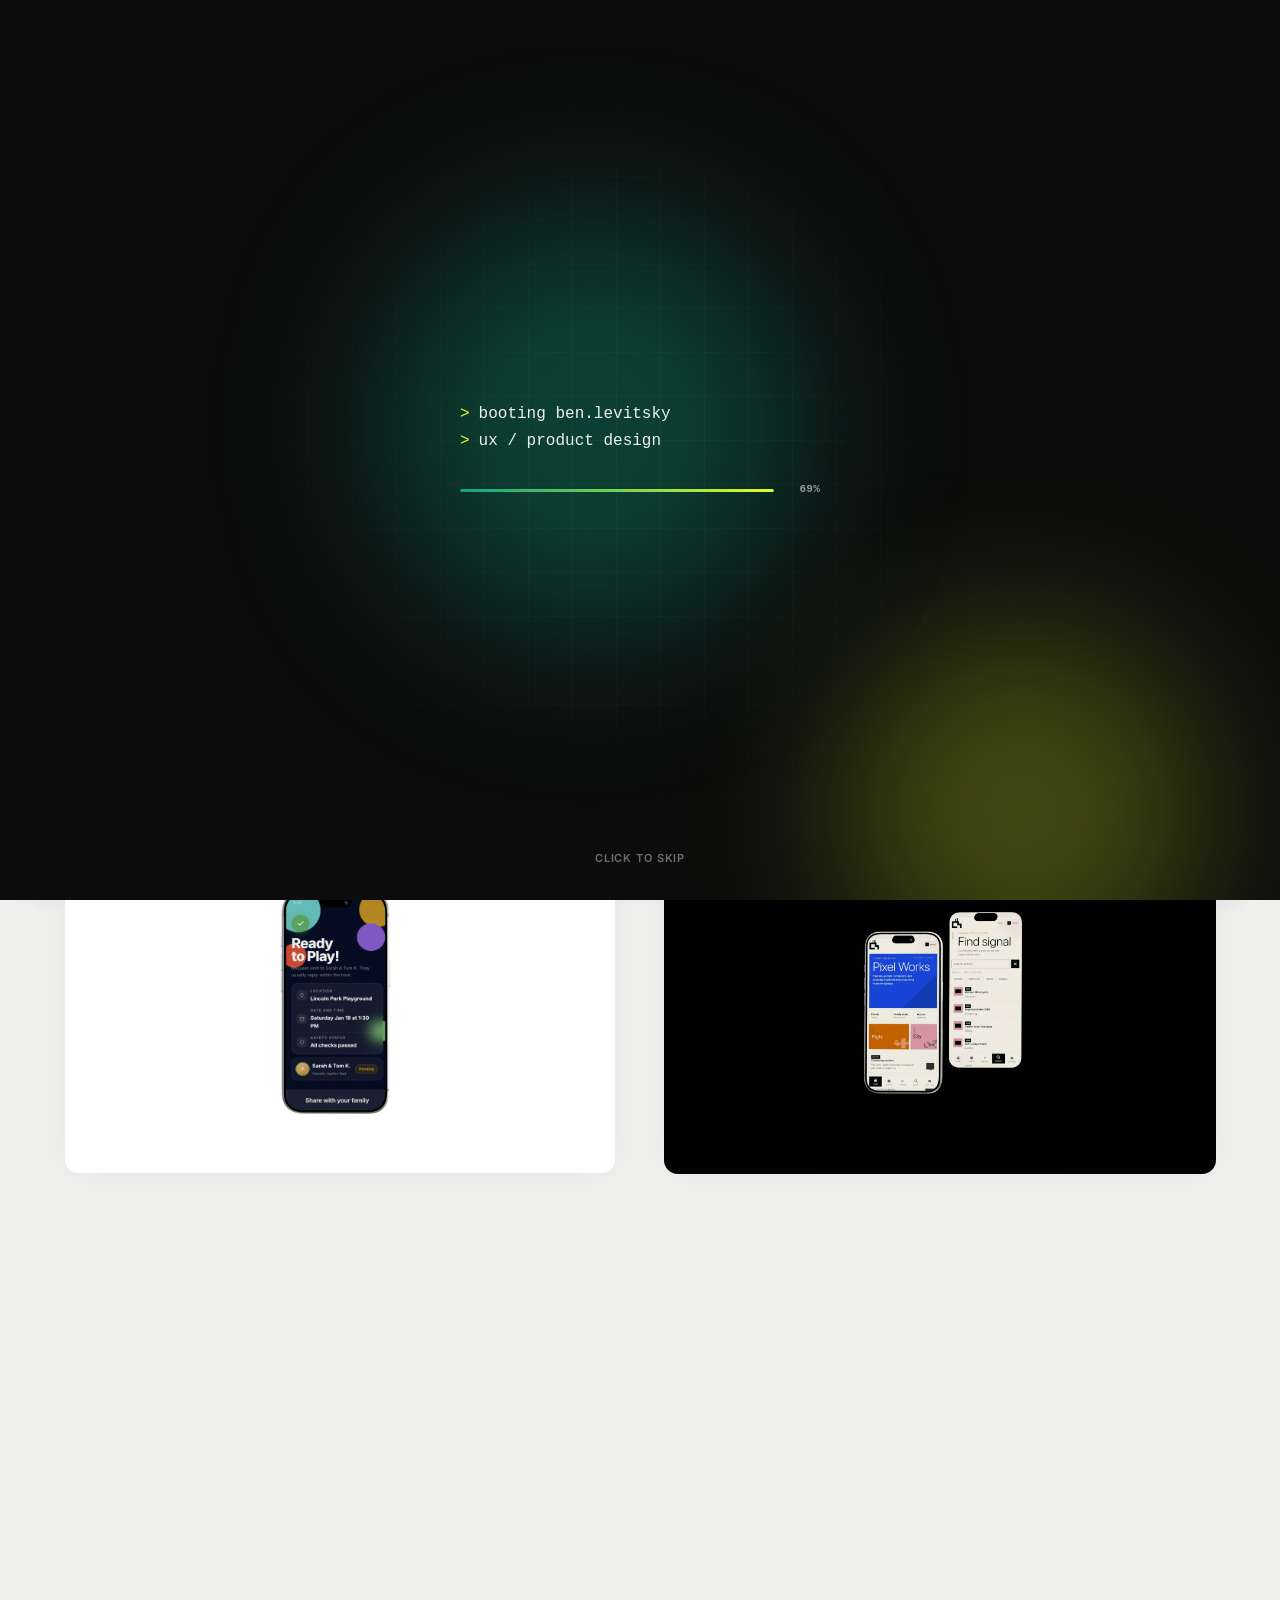
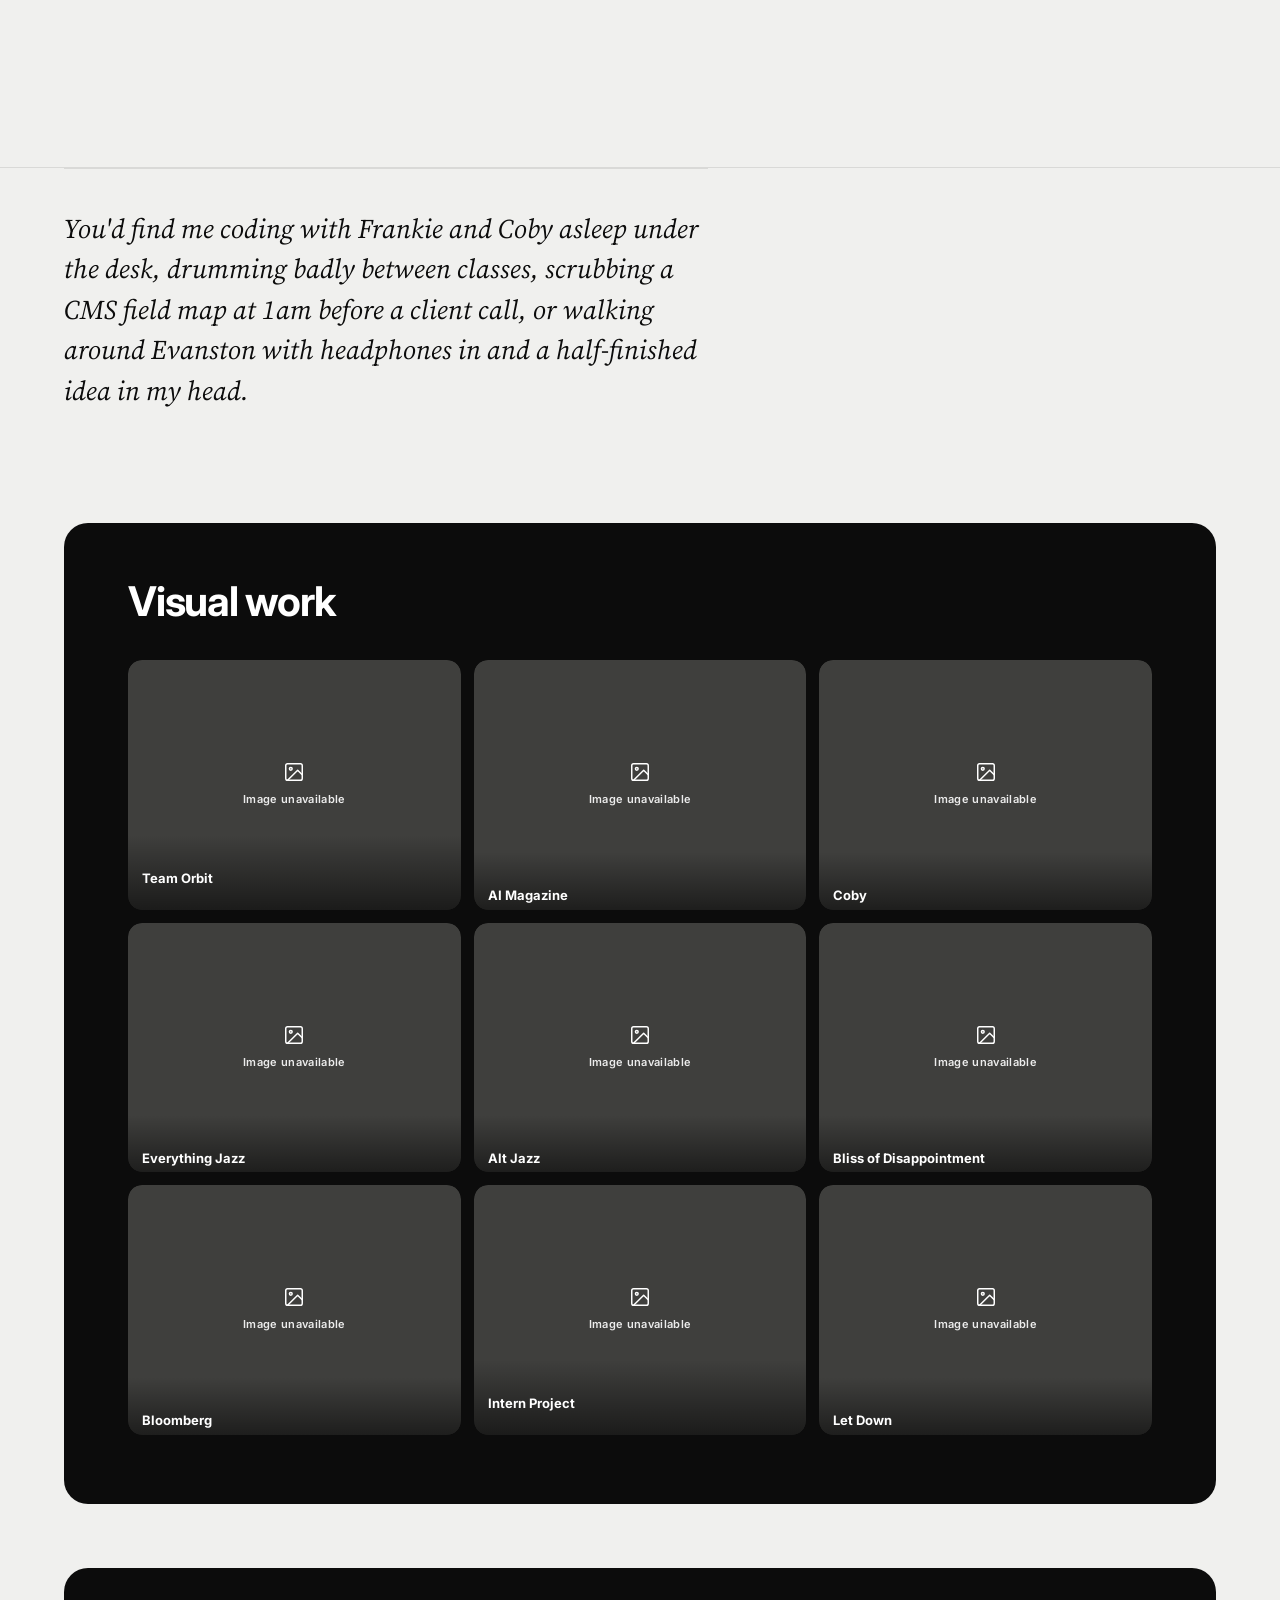
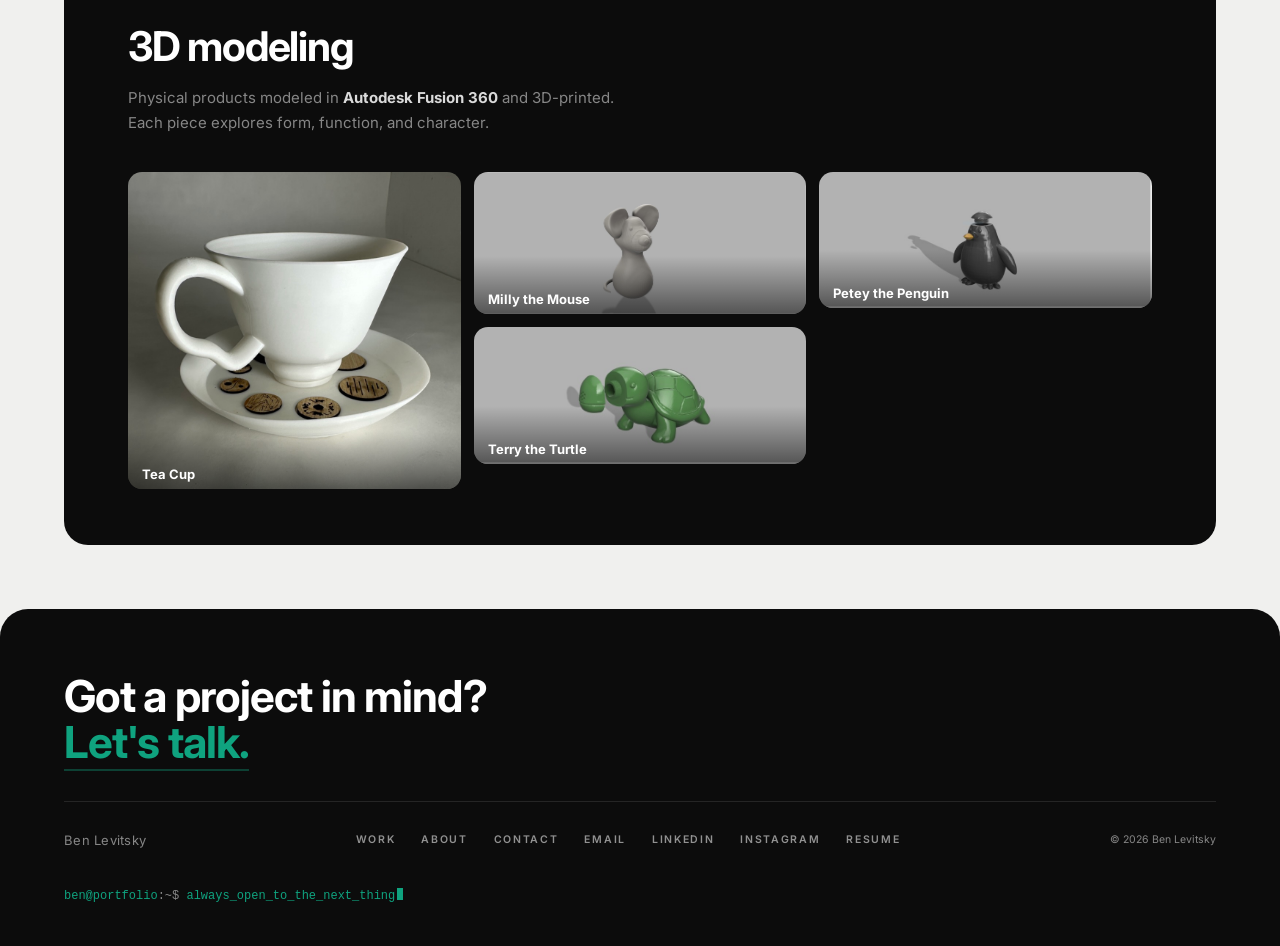
==== commit e25e23e5: "Bust site.css cache for new card styles Co-Authored-By: Claude Opus 5.5 <noreply@anthropic.com> Clau" ====
--- a/index.html
+++ b/index.html
@@ -11,7 +11,7 @@
 <link rel="preconnect" href="https://fonts.googleapis.com">
 <link rel="preconnect" href="https://fonts.gstatic.com" crossorigin>
 <link href="https://fonts.googleapis.com/css2?family=Inter:wght@400;500;600;700;800&family=Montserrat:wght@400;700;800&family=Source+Serif+4:ital,wght@0,400;0,600;1,400&display=swap" rel="stylesheet">
-<link rel="stylesheet" href="css/site.css?v=20261120a">
+<link rel="stylesheet" href="css/site.css?v=20261126a">
 </head>
 <body>
 
--- a/css/site.css
+++ b/css/site.css
@@ -449,7 +449,7 @@
 .pc-frame{
   position:relative;
   aspect-ratio:16/10;
-  border-radius:6px;
+  border-radius:14px;
   overflow:hidden;
   background:var(--frame-bg, #F7F7F5);
   border:1px solid rgba(12,12,12,.08);
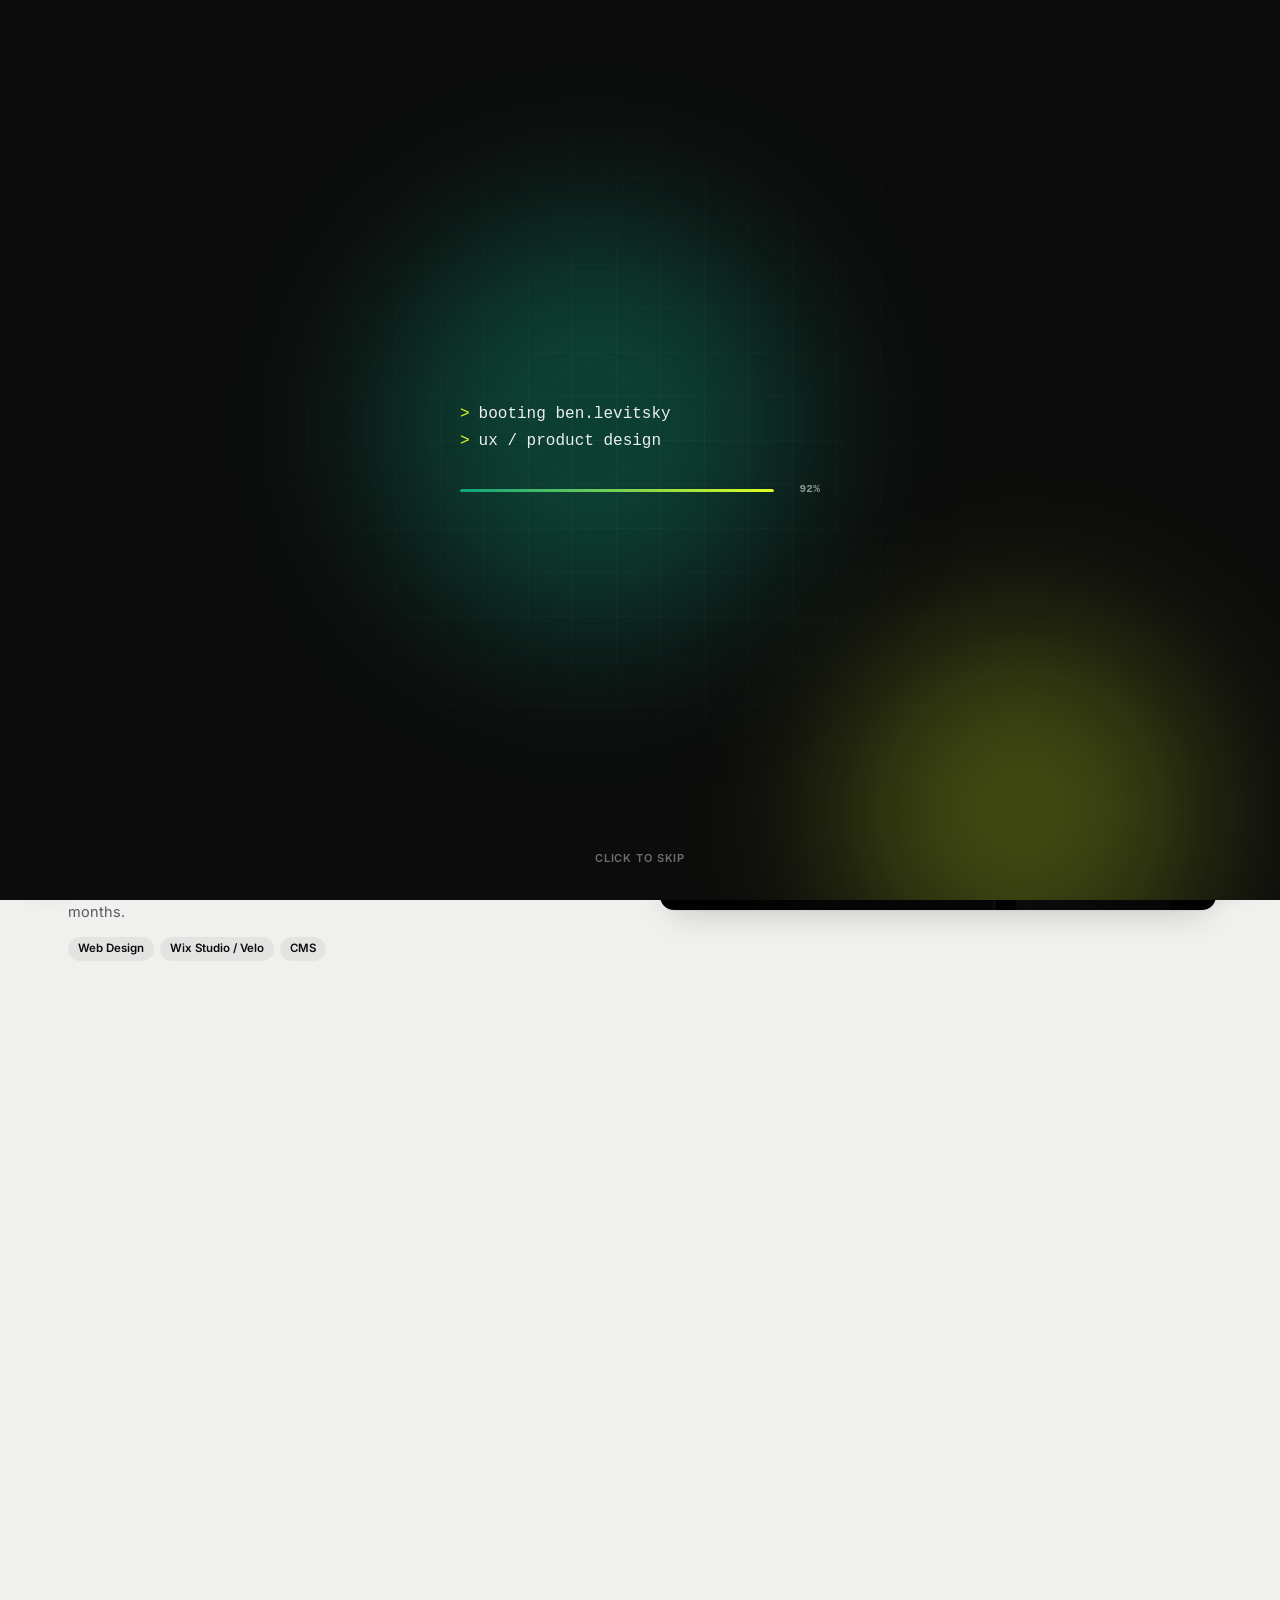
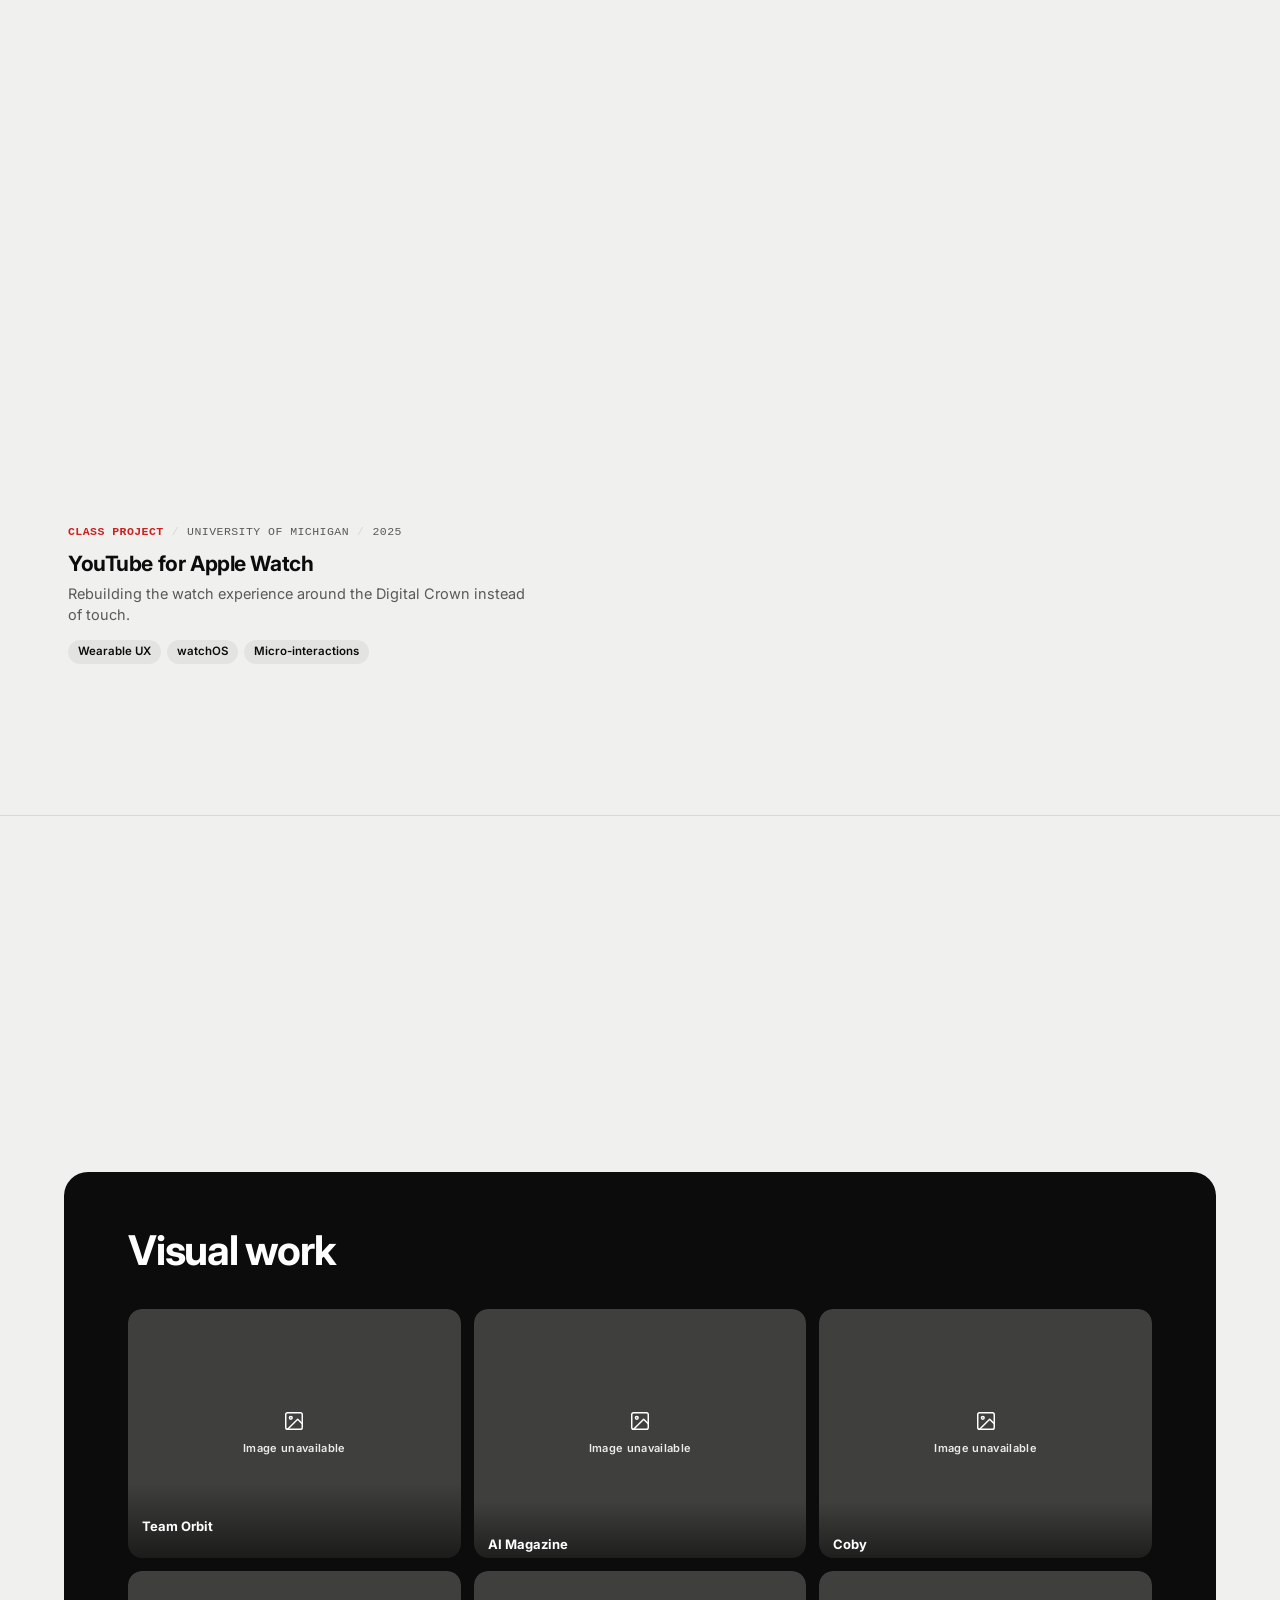
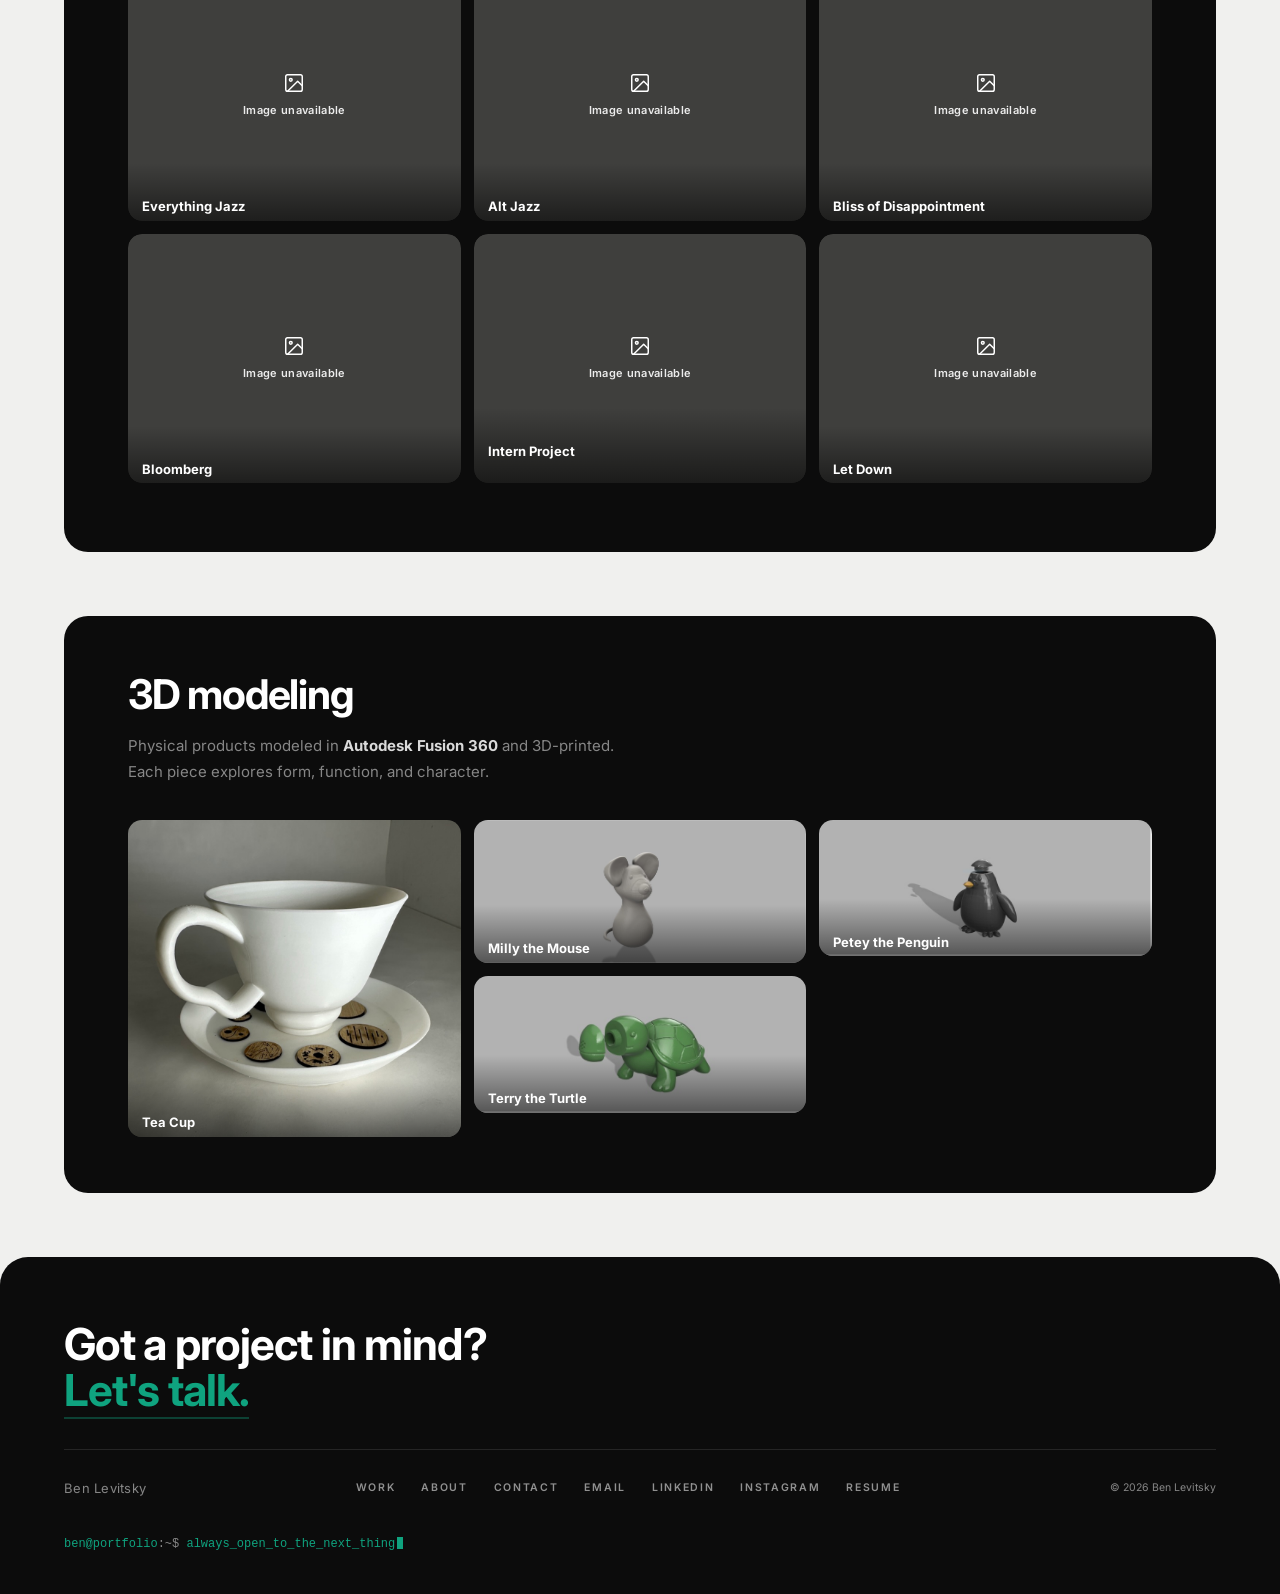
==== commit 3e612115: "Make work cards and hero copy distinct Mono kicker (type / org / year), project name + one-line outc" ====
--- a/index.html
+++ b/index.html
@@ -11,7 +11,7 @@
 <link rel="preconnect" href="https://fonts.googleapis.com">
 <link rel="preconnect" href="https://fonts.gstatic.com" crossorigin>
 <link href="https://fonts.googleapis.com/css2?family=Inter:wght@400;500;600;700;800&family=Montserrat:wght@400;700;800&family=Source+Serif+4:ital,wght@0,400;0,600;1,400&display=swap" rel="stylesheet">
-<link rel="stylesheet" href="css/site.css?v=20261126a">
+<link rel="stylesheet" href="css/site.css?v=20261126b">
 </head>
 <body>
 
@@ -99,8 +99,8 @@
 
 <!-- ──────── HERO ──────── -->
 <section class="hero hero-min" id="home">
-  <div class="hm-name">Hey, I'm <strong>Ben</strong>. Product designer out of Evanston, Illinois.</div>
-  <p class="hm-tag">UX generalist, systems nerd, drummer in the corner of this page, and full-time dog dad to Frankie &amp; Coby.</p>
+  <div class="hm-name">I'm <strong>Ben Levitsky</strong>. I design products, then I go build them.</div>
+  <p class="hm-tag">Based in Evanston, Illinois. I care about the system behind the screen, I'm the drummer in the corner of this page, and I answer to two dogs, Frankie &amp; Coby.</p>
   <p class="hm-cred">I study Design at the <strong>University of Michigan</strong>. Interned at <strong>PREMIER Design + Build Group</strong> and <strong>Ogilvy</strong>. Studied UX in <strong>Copenhagen</strong>. <span class="hm-dot" title="Open to work"></span></p>
 </section>
 
@@ -116,8 +116,10 @@
           <video class="pc-video" src="images/premier-hover.mp4?v=20260914a" muted playsinline preload="none"></video>
         </div>
         <div class="pc-meta">
-          <div class="pc-row pc-row-top"><span class="pc-title">Site redesign &amp; rebrand in 3 months</span><span class="pc-rule" aria-hidden="true"></span><span class="pc-org">PREMIER Design + Build Group</span></div>
-          <div class="pc-row pc-row-sub"><span class="pc-tags">Web Design, Wix Studio / Velo, CMS</span><span class="pc-rule" aria-hidden="true"></span><span class="pc-year">Internship · 2026</span></div>
+          <p class="pc-kicker"><span class="pc-kind">Internship</span><span class="pc-sep">/</span>PREMIER Design + Build Group<span class="pc-sep">/</span>2026</p>
+          <h3 class="pc-title">PREMIER Design + Build Group</h3>
+          <p class="pc-line">Took a builder’s whole web presence from audit to launch in three months.</p>
+          <ul class="pc-chips"><li>Web Design</li><li>Wix Studio / Velo</li><li>CMS</li></ul>
         </div>
       </div>
 
@@ -128,8 +130,10 @@
           <video class="pc-video" src="images/soothe-hover.mp4?v=20261120b" muted playsinline preload="none"></video>
         </div>
         <div class="pc-meta">
-          <div class="pc-row pc-row-top"><span class="pc-title">Soothe: a peer mental-health support app</span><span class="pc-rule" aria-hidden="true"></span><span class="pc-org">Innovation Jam</span></div>
-          <div class="pc-row pc-row-sub"><span class="pc-tags">Product Strategy, UX Research, Prototyping</span><span class="pc-rule" aria-hidden="true"></span><span class="pc-year">Team project · 2026</span></div>
+          <p class="pc-kicker"><span class="pc-kind">Team project</span><span class="pc-sep">/</span>Business + Tech Innovation Jam<span class="pc-sep">/</span>2026</p>
+          <h3 class="pc-title">Soothe</h3>
+          <p class="pc-line">Peer mental-health support, grounded in a 34-person survey and a prototype I coded.</p>
+          <ul class="pc-chips"><li>Product Strategy</li><li>UX Research</li><li>Prototyping</li></ul>
         </div>
       </div>
 
@@ -140,8 +144,10 @@
           <video class="pc-video pc-contain" src="images/safeplay-hover.mp4?v=20260914a" muted playsinline preload="none"></video>
         </div>
         <div class="pc-meta">
-          <div class="pc-row pc-row-top"><span class="pc-title">Safeplay: vetting playdates on iOS</span><span class="pc-rule" aria-hidden="true"></span><span class="pc-org">University of Michigan</span></div>
-          <div class="pc-row pc-row-sub"><span class="pc-tags">Mobile UX, iOS Design, User Research</span><span class="pc-rule" aria-hidden="true"></span><span class="pc-year">Class project · 2025</span></div>
+          <p class="pc-kicker"><span class="pc-kind">Class project</span><span class="pc-sep">/</span>University of Michigan<span class="pc-sep">/</span>2025</p>
+          <h3 class="pc-title">Safeplay</h3>
+          <p class="pc-line">Helping parents vet playdate families. 6 of 6 testers finished in 87 seconds.</p>
+          <ul class="pc-chips"><li>Mobile UX</li><li>iOS</li><li>User Research</li></ul>
         </div>
       </div>
 
@@ -152,8 +158,10 @@
           <video class="pc-video pc-contain" src="images/denmark-hover.mp4?v=20260914a" muted playsinline preload="none"></video>
         </div>
         <div class="pc-meta">
-          <div class="pc-row pc-row-top"><span class="pc-title">Danmarks Tekniske Museum app prototype</span><span class="pc-rule" aria-hidden="true"></span><span class="pc-org">Copenhagen Study Abroad</span></div>
-          <div class="pc-row pc-row-sub"><span class="pc-tags">Mobile App, Wireframing, IA Design</span><span class="pc-rule" aria-hidden="true"></span><span class="pc-year">Class project · 2026</span></div>
+          <p class="pc-kicker"><span class="pc-kind">Study abroad</span><span class="pc-sep">/</span>Copenhagen<span class="pc-sep">/</span>2026</p>
+          <h3 class="pc-title">Danmarks Tekniske Museum</h3>
+          <p class="pc-line">A museum app I prototyped in code, built around a custom timeline.</p>
+          <ul class="pc-chips"><li>Mobile App</li><li>Wireframing</li><li>IA</li></ul>
         </div>
       </div>
 
@@ -163,8 +171,10 @@
           <img class="pc-img" src="images/youtube.png" alt="YouTube Watch UI">
         </div>
         <div class="pc-meta">
-          <div class="pc-row pc-row-top"><span class="pc-title">YouTube Watch: a Digital Crown–first concept</span><span class="pc-rule" aria-hidden="true"></span><span class="pc-org">University of Michigan</span></div>
-          <div class="pc-row pc-row-sub"><span class="pc-tags">Wearable UX, Watch Design, Micro-Interactions</span><span class="pc-rule" aria-hidden="true"></span><span class="pc-year">Class project · 2025</span></div>
+          <p class="pc-kicker"><span class="pc-kind">Class project</span><span class="pc-sep">/</span>University of Michigan<span class="pc-sep">/</span>2025</p>
+          <h3 class="pc-title">YouTube for Apple Watch</h3>
+          <p class="pc-line">Rebuilding the watch experience around the Digital Crown instead of touch.</p>
+          <ul class="pc-chips"><li>Wearable UX</li><li>watchOS</li><li>Micro-interactions</li></ul>
         </div>
       </div>
 
@@ -175,8 +185,10 @@
           <video class="pc-video" src="images/chordpeek-hover.mp4?v=20261008a" muted playsinline preload="none"></video>
         </div>
         <div class="pc-meta">
-          <div class="pc-row pc-row-top"><span class="pc-title">The Gallery: a walkable 3D room of 19 songs</span><span class="pc-rule" aria-hidden="true"></span><span class="pc-org">Personal Project</span></div>
-          <div class="pc-row pc-row-sub"><span class="pc-tags">Three.js, WebGL</span><span class="pc-rule" aria-hidden="true"></span><span class="pc-year">Vibe-coded · 2026</span></div>
+          <p class="pc-kicker"><span class="pc-kind">Vibe-coded</span><span class="pc-sep">/</span>Personal<span class="pc-sep">/</span>2026</p>
+          <h3 class="pc-title">The Gallery</h3>
+          <p class="pc-line">Nineteen songs, each one a walkable 3D theater you can step into.</p>
+          <ul class="pc-chips"><li>Three.js</li><li>WebGL</li></ul>
         </div>
       </div>
 
@@ -187,7 +199,7 @@
 <!-- ──────── PERSONALITY LINE ──────── -->
 <section class="section" style="padding-top:0">
   <div class="wrap">
-    <p class="pl-line rv">You'd find me coding with Frankie and Coby asleep under the desk, drumming badly between classes, scrubbing a CMS field map at 1am before a client call, or walking around Evanston with headphones in and a half-finished idea in my head.</p>
+    <p class="pl-line rv">Most of this site got built late at night with Frankie and Coby asleep under the desk. The rest happened between drum breaks, on long headphones-in walks around Evanston, and once at 1am mapping CMS fields before a client call.</p>
   </div>
 </section>
 
--- a/css/site.css
+++ b/css/site.css
@@ -433,8 +433,11 @@
 .proj-grid{
   display:grid;
   grid-template-columns:repeat(2,minmax(0,1fr));
-  gap:64px 48px;
-}
+  gap:72px 40px;
+}
+/* Staggered columns: right-hand cards sit lower */
+.proj-grid{padding-bottom:112px}
+.proj-grid > .pc:nth-child(even){top:112px}
 
 .pc{
   position:relative;
@@ -448,15 +451,14 @@
 /* Media frame — same 16:10 tile for every project */
 .pc-frame{
   position:relative;
-  aspect-ratio:16/10;
+  aspect-ratio:4/3;
   border-radius:14px;
   overflow:hidden;
   background:var(--frame-bg, #F7F7F5);
-  border:1px solid rgba(12,12,12,.08);
-  box-shadow:0 0 40px rgba(0,0,0,.05);
-  transition:box-shadow .4s var(--ease), border-color .4s var(--ease);
-}
-.pc:hover .pc-frame{border-color:rgba(12,12,12,.14);box-shadow:0 0 48px rgba(0,0,0,.09)}
+  box-shadow:0 1px 2px rgba(12,12,12,.06),0 14px 34px -12px rgba(12,12,12,.18);
+  transition:transform .45s var(--ease), box-shadow .45s var(--ease);
+}
+.pc:hover .pc-frame{transform:translateY(-6px);box-shadow:0 2px 4px rgba(12,12,12,.06),0 26px 50px -16px rgba(12,12,12,.26)}
 
 .pc-img,.pc-video{
   position:absolute;inset:0;
@@ -476,36 +478,44 @@
   .pc:hover .pc-img{transform:none}
 }
 
-/* Caption — two rows, each split by a hairline */
-.pc-meta{margin-top:28px}
-.pc-row{display:flex;align-items:center;gap:12px;min-width:0}
-.pc-row-sub{margin-top:8px}
-.pc-rule{flex:1 1 24px;min-width:24px;height:1px;background:var(--ink10)}
+/* Caption — mono kicker, name, one-line outcome, chips */
+.pc-meta{margin-top:22px;padding:0 4px}
+.pc-kicker{
+  margin:0;display:flex;flex-wrap:wrap;align-items:center;gap:0 8px;
+  font-family:'SF Mono',ui-monospace,Menlo,Consolas,monospace;
+  font-size:11.5px;letter-spacing:.04em;text-transform:uppercase;
+  color:var(--ink60);
+}
+.pc-kind{color:var(--card-accent, var(--coral-text));font-weight:700}
+.pc-sep{color:var(--ink10)}
 .pc-title{
-  font-size:15px;font-weight:500;line-height:1.3;
-  color:var(--ink);letter-spacing:-.005em;
-  transition:color .25s var(--ease);
-}
-.pc:hover .pc-title{color:var(--card-accent, var(--coral-text))}
-.pc-org{
-  font-size:15px;font-weight:500;line-height:1.3;
+  margin:10px 0 0;
+  font-family:var(--f-head);font-size:21px;font-weight:700;
+  letter-spacing:-.02em;line-height:1.2;color:var(--ink);
+}
+.pc-title::after{
+  content:'→';display:inline-block;margin-left:8px;
   color:var(--card-accent, var(--coral-text));
-  white-space:nowrap;flex-shrink:0;
-}
-.pc-tags,.pc-year{font-size:12.5px;line-height:1.3;color:var(--ink60)}
-.pc-year{white-space:nowrap;flex-shrink:0}
+  opacity:0;transform:translateX(-6px);
+  transition:opacity .3s var(--ease),transform .3s var(--ease);
+}
+.pc:hover .pc-title::after,.pc:focus-visible .pc-title::after{opacity:1;transform:none}
+.pc-line{margin:6px 0 0;font-size:14.5px;line-height:1.5;color:var(--ink60);max-width:52ch}
+.pc-chips{list-style:none;margin:14px 0 0;padding:0;display:flex;flex-wrap:wrap;gap:6px}
+.pc-chips li{
+  font-size:11.5px;font-weight:600;line-height:1;
+  padding:6px 10px;border-radius:999px;
+  color:var(--ink);background:rgba(12,12,12,.05);
+}
 
 /* Legacy hooks kept hidden */
-.pc-scrim,.pc-arrow,.pc-prov-dot,.pc-mini-desc,.pc-cta,.pc-cta-arrow,.pc-case-badge,.pc-img-wrap{display:none}
+.pc-scrim,.pc-arrow,.pc-prov-dot,.pc-mini-desc,.pc-rule,.pc-cta,.pc-cta-arrow,.pc-case-badge,.pc-img-wrap{display:none}
 
 @media(max-width:860px){
   .proj-grid{grid-template-columns:1fr;gap:56px}
-}
-@media(max-width:480px){
-  .pc-row-top{flex-wrap:wrap;row-gap:4px}
-  .pc-row-top .pc-rule{display:none}
-  .pc-title{flex-basis:100%}
-  .pc-org{font-size:13px}
+  .proj-grid{padding-bottom:0}
+  .proj-grid > .pc:nth-child(n){top:0}
+  .pc-title{font-size:19px}
 }
 
 
